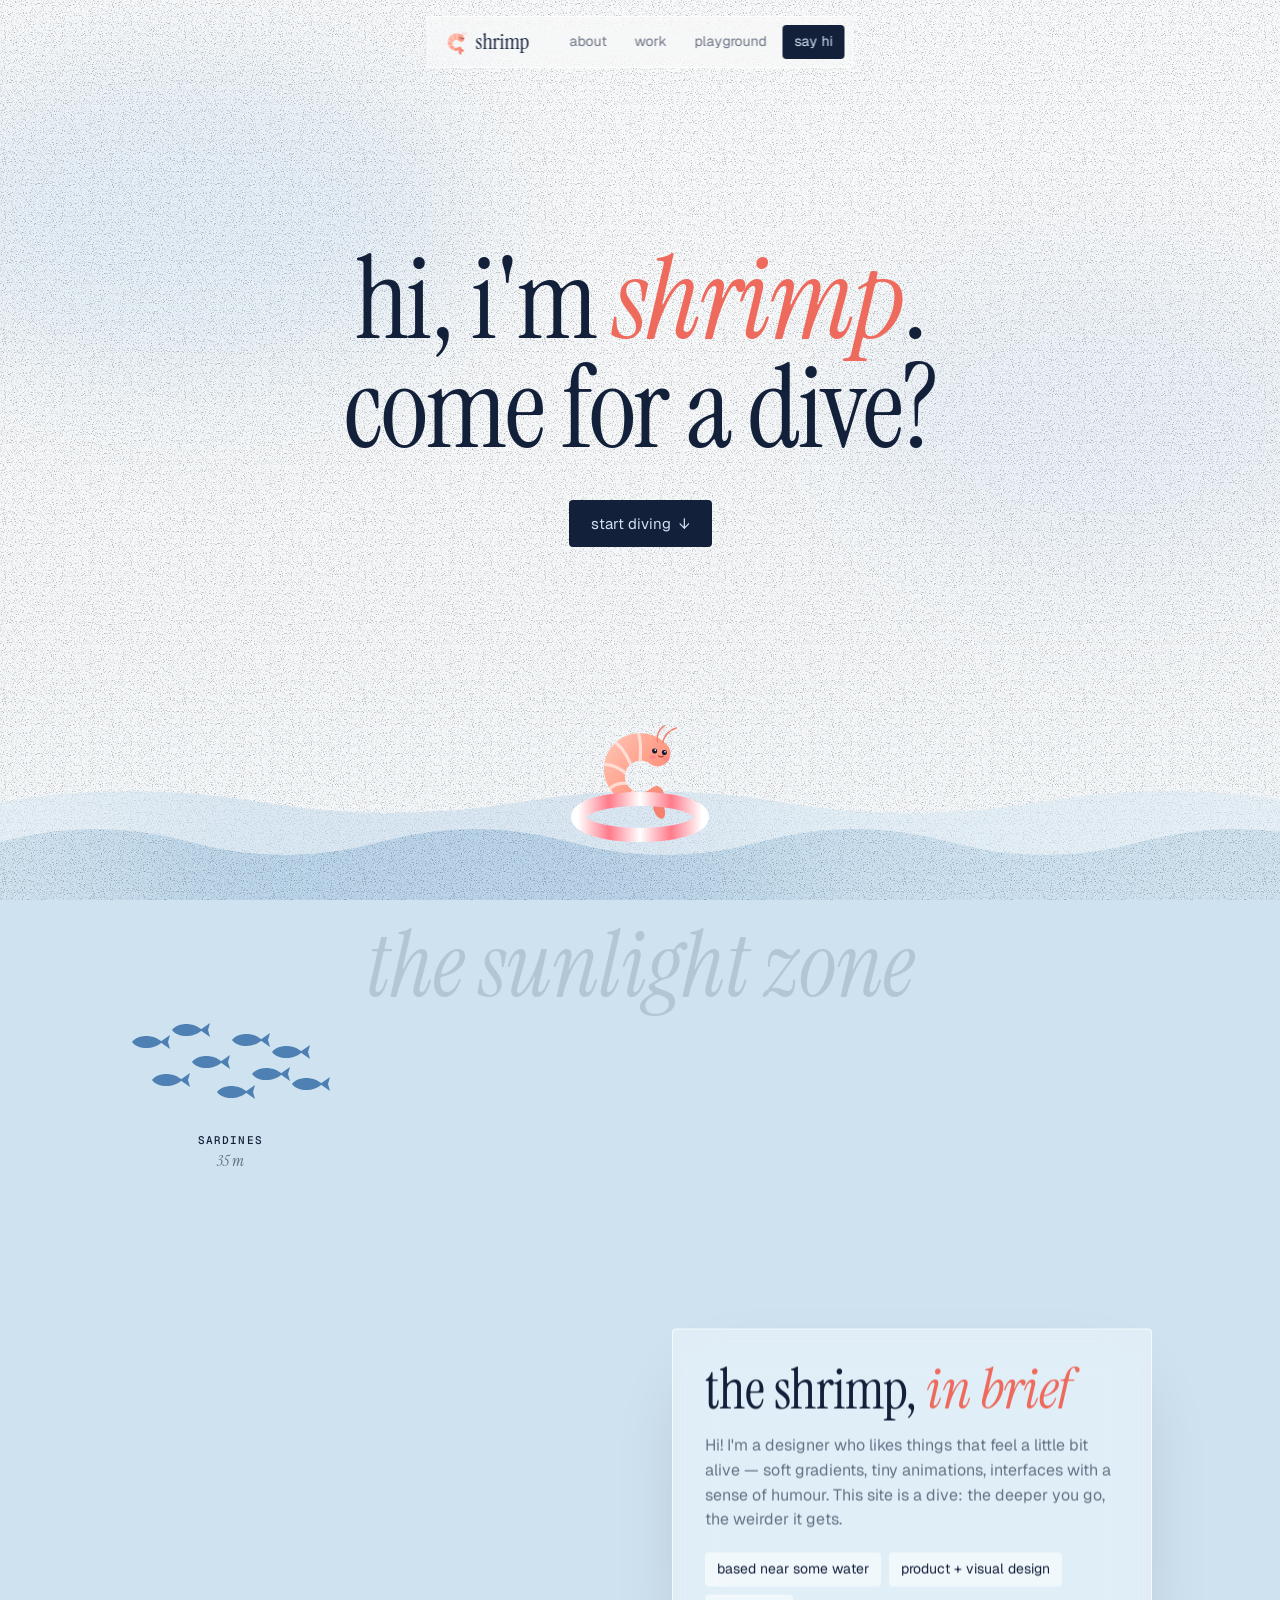
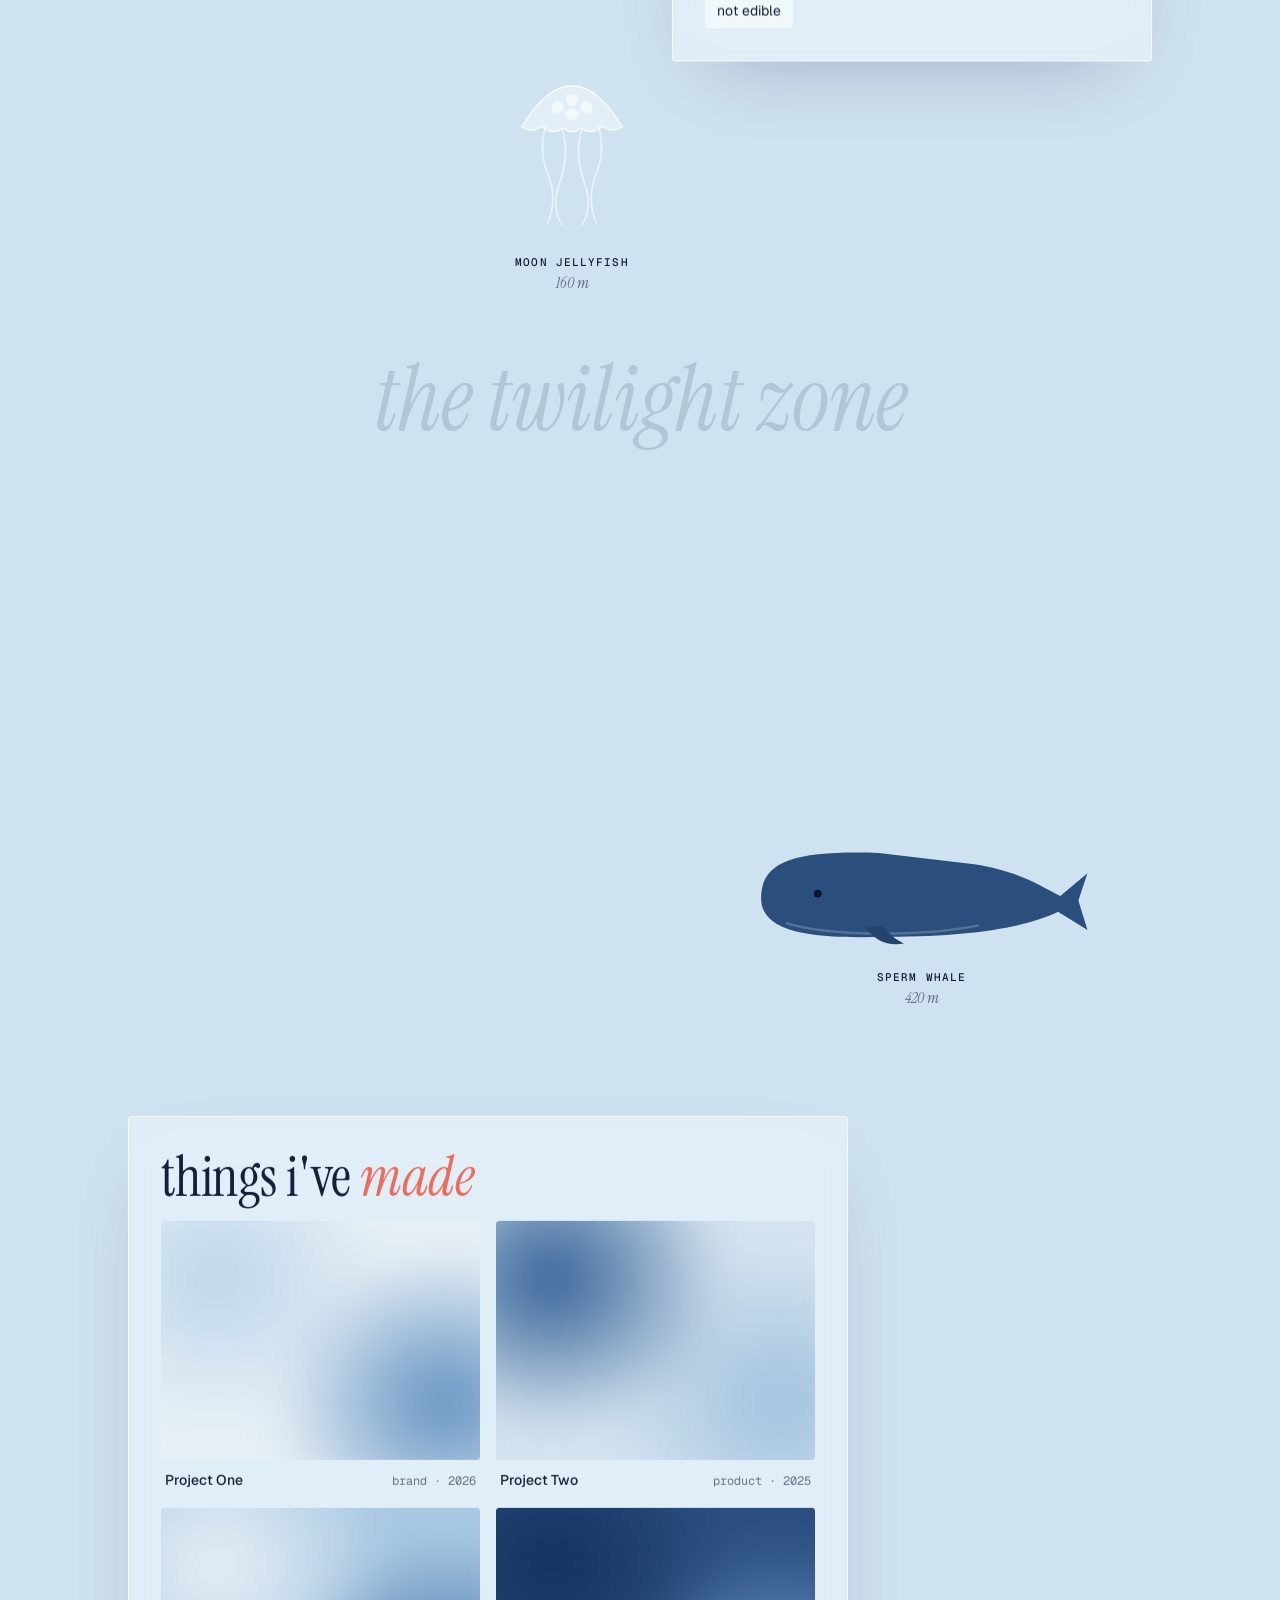
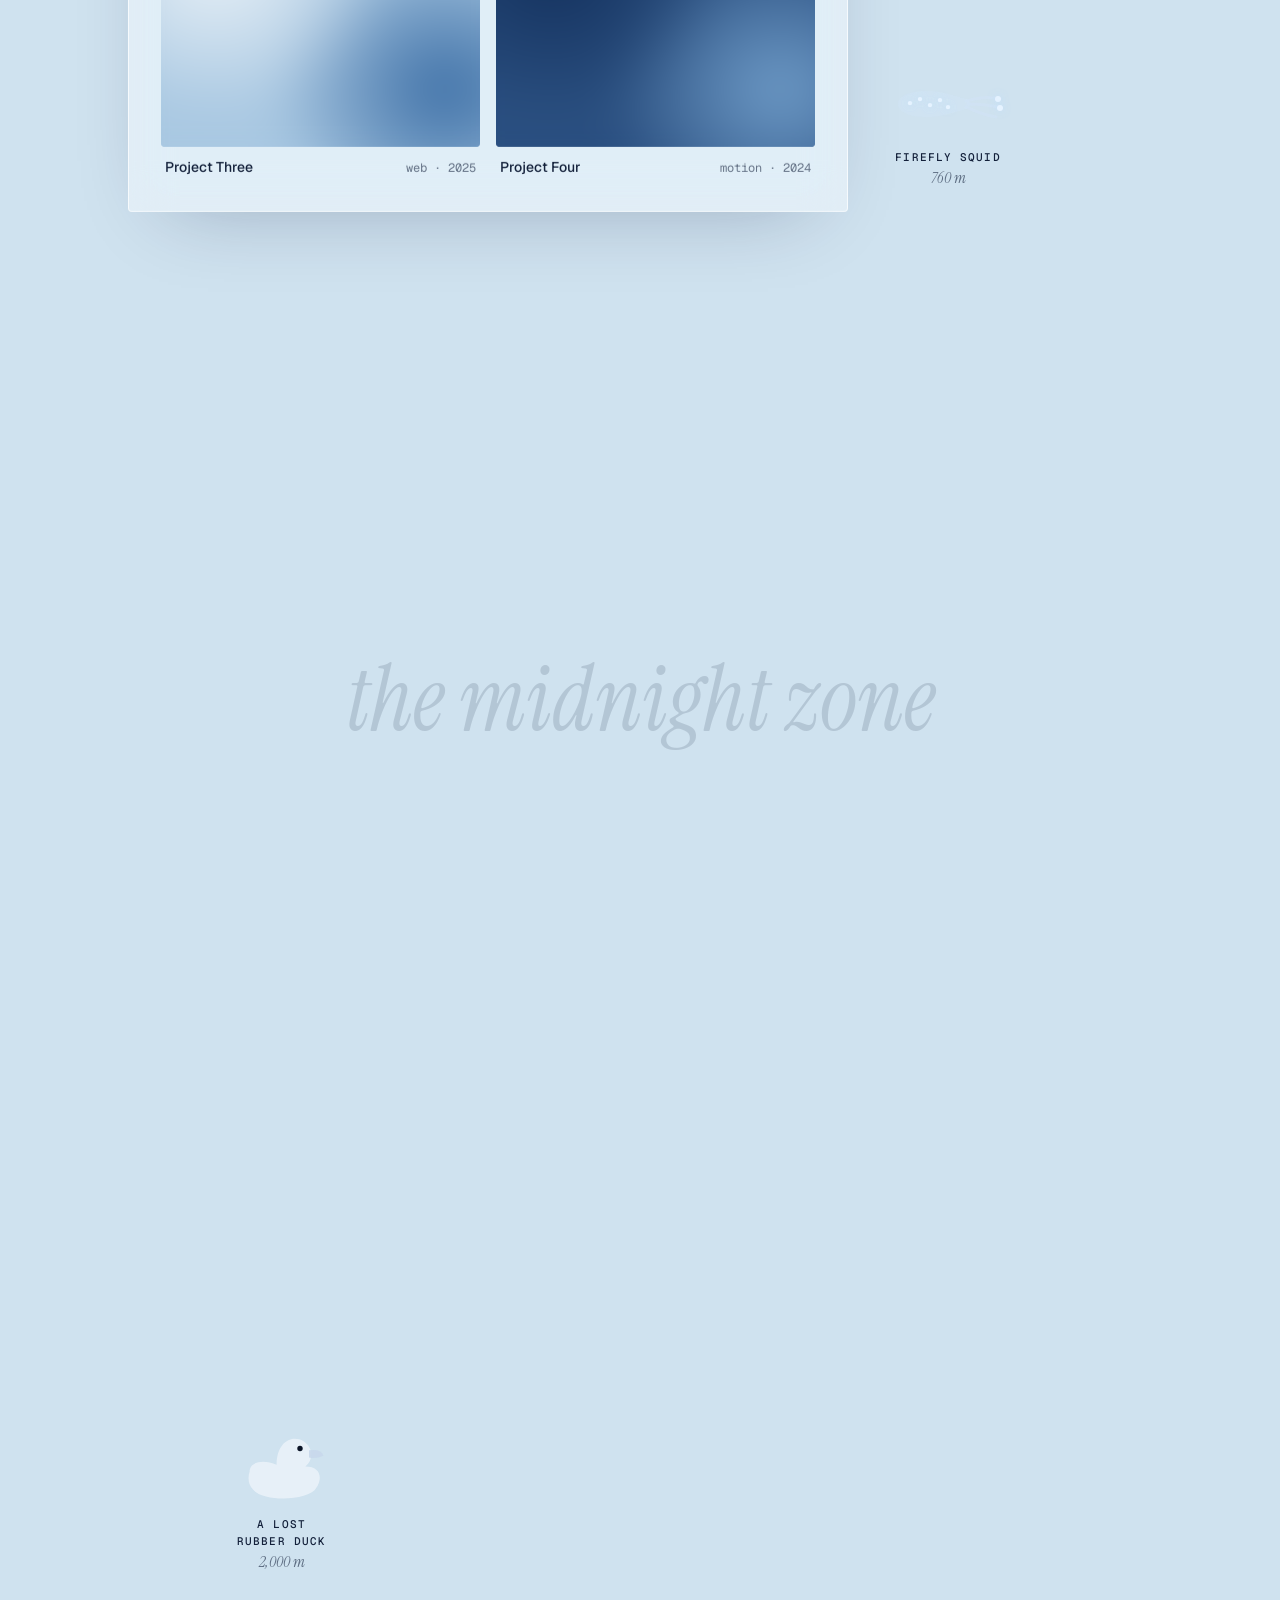
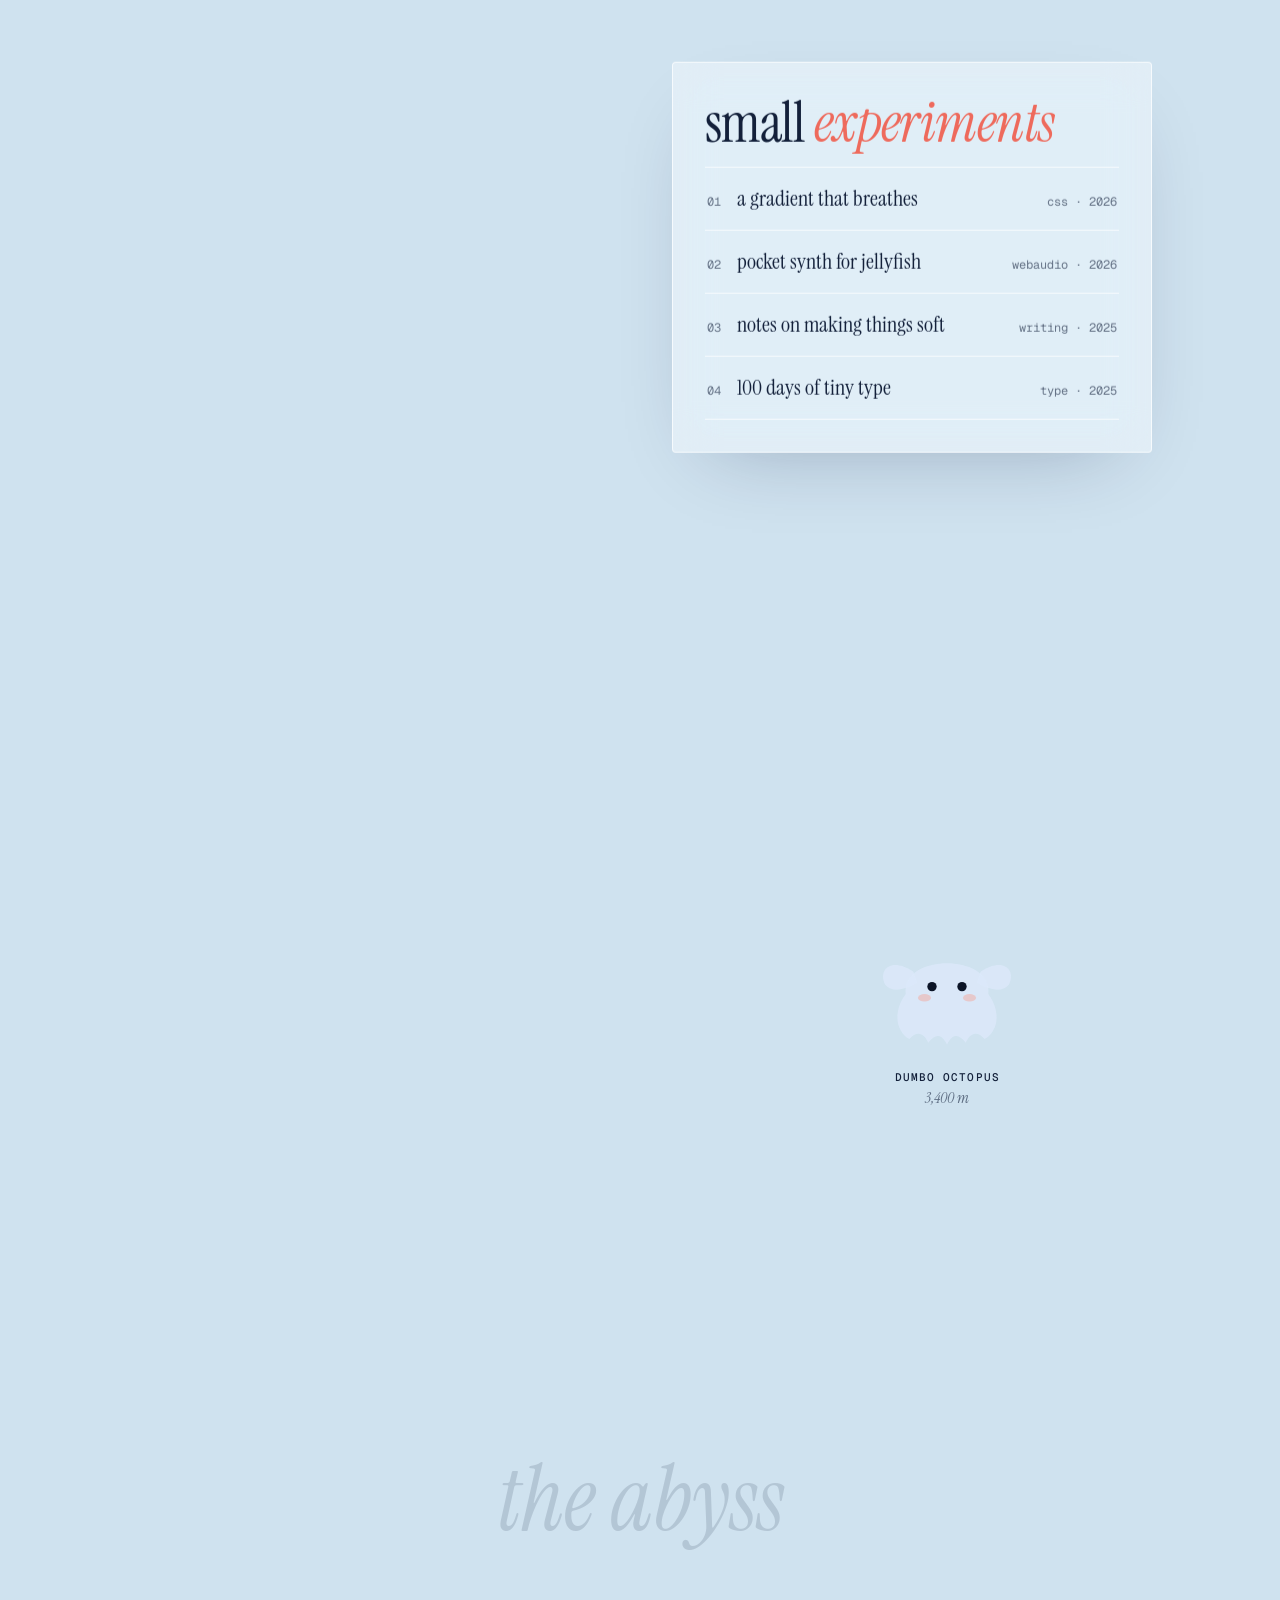
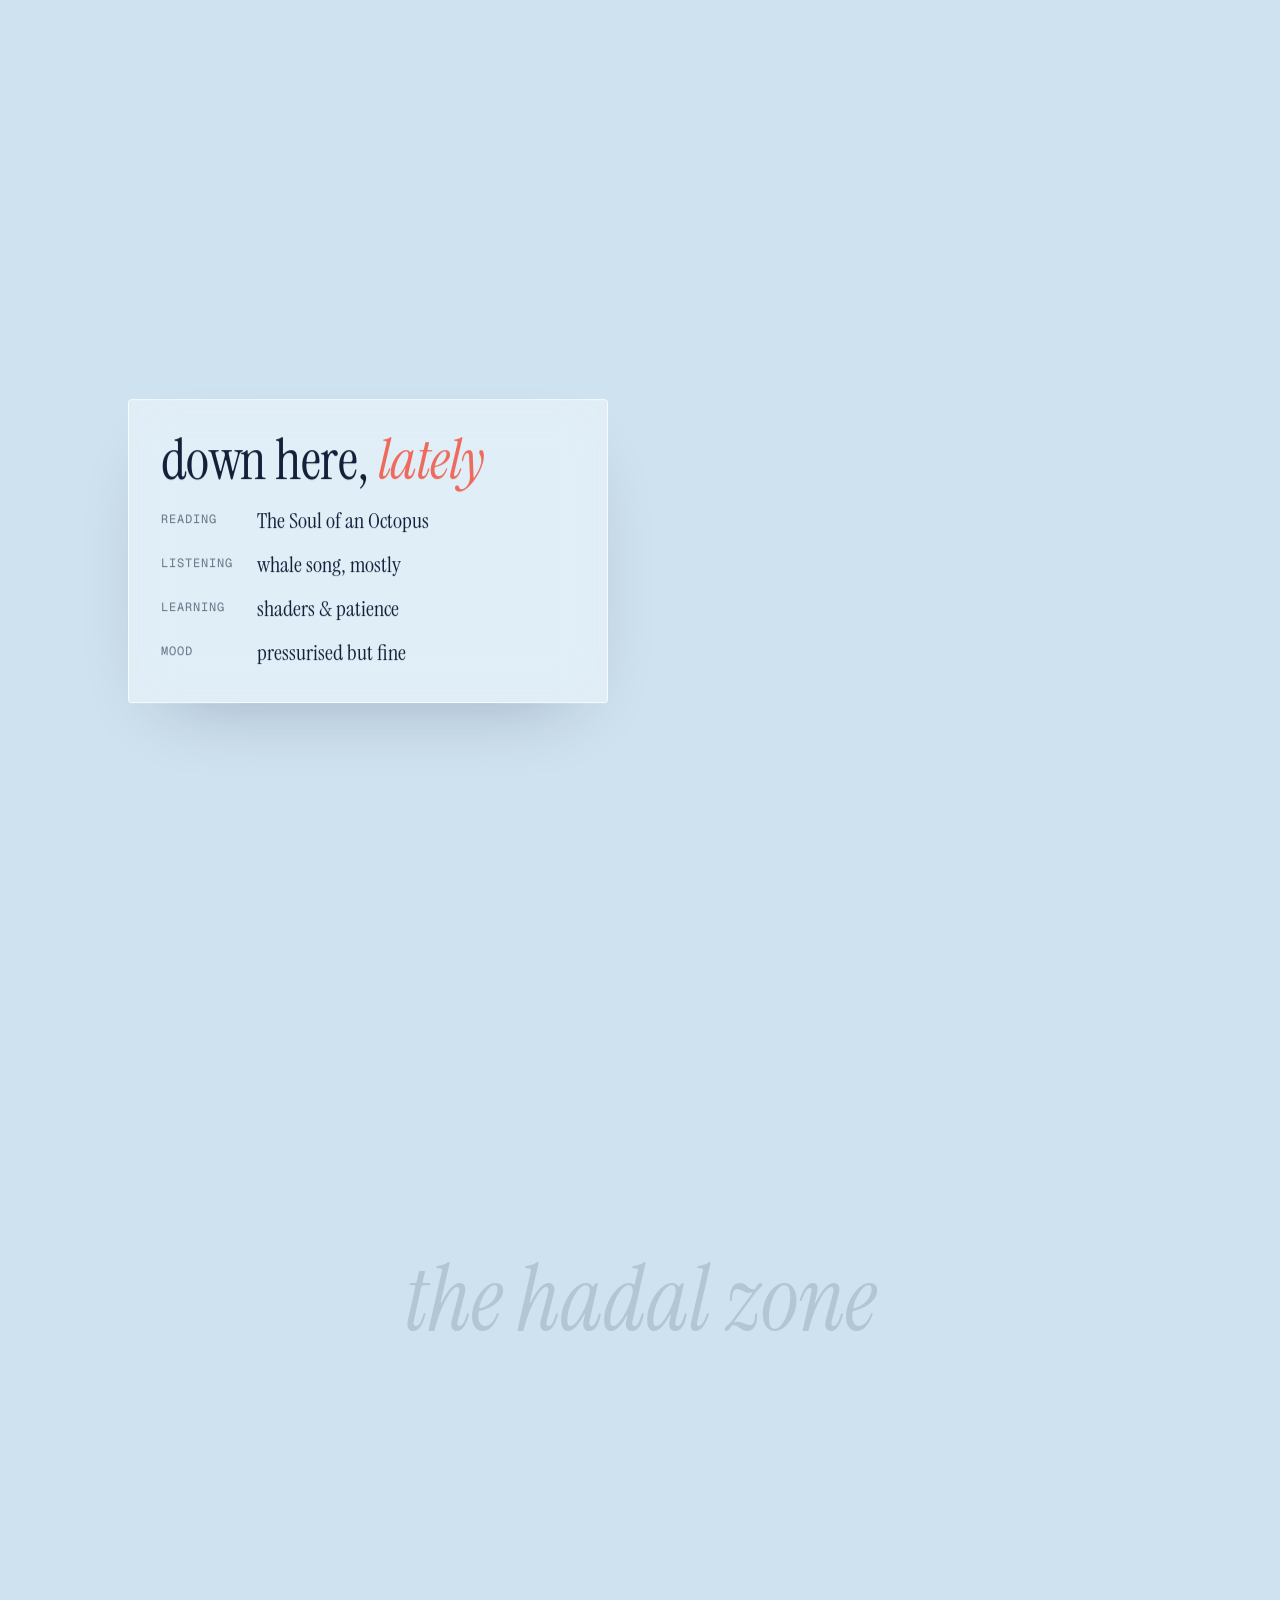
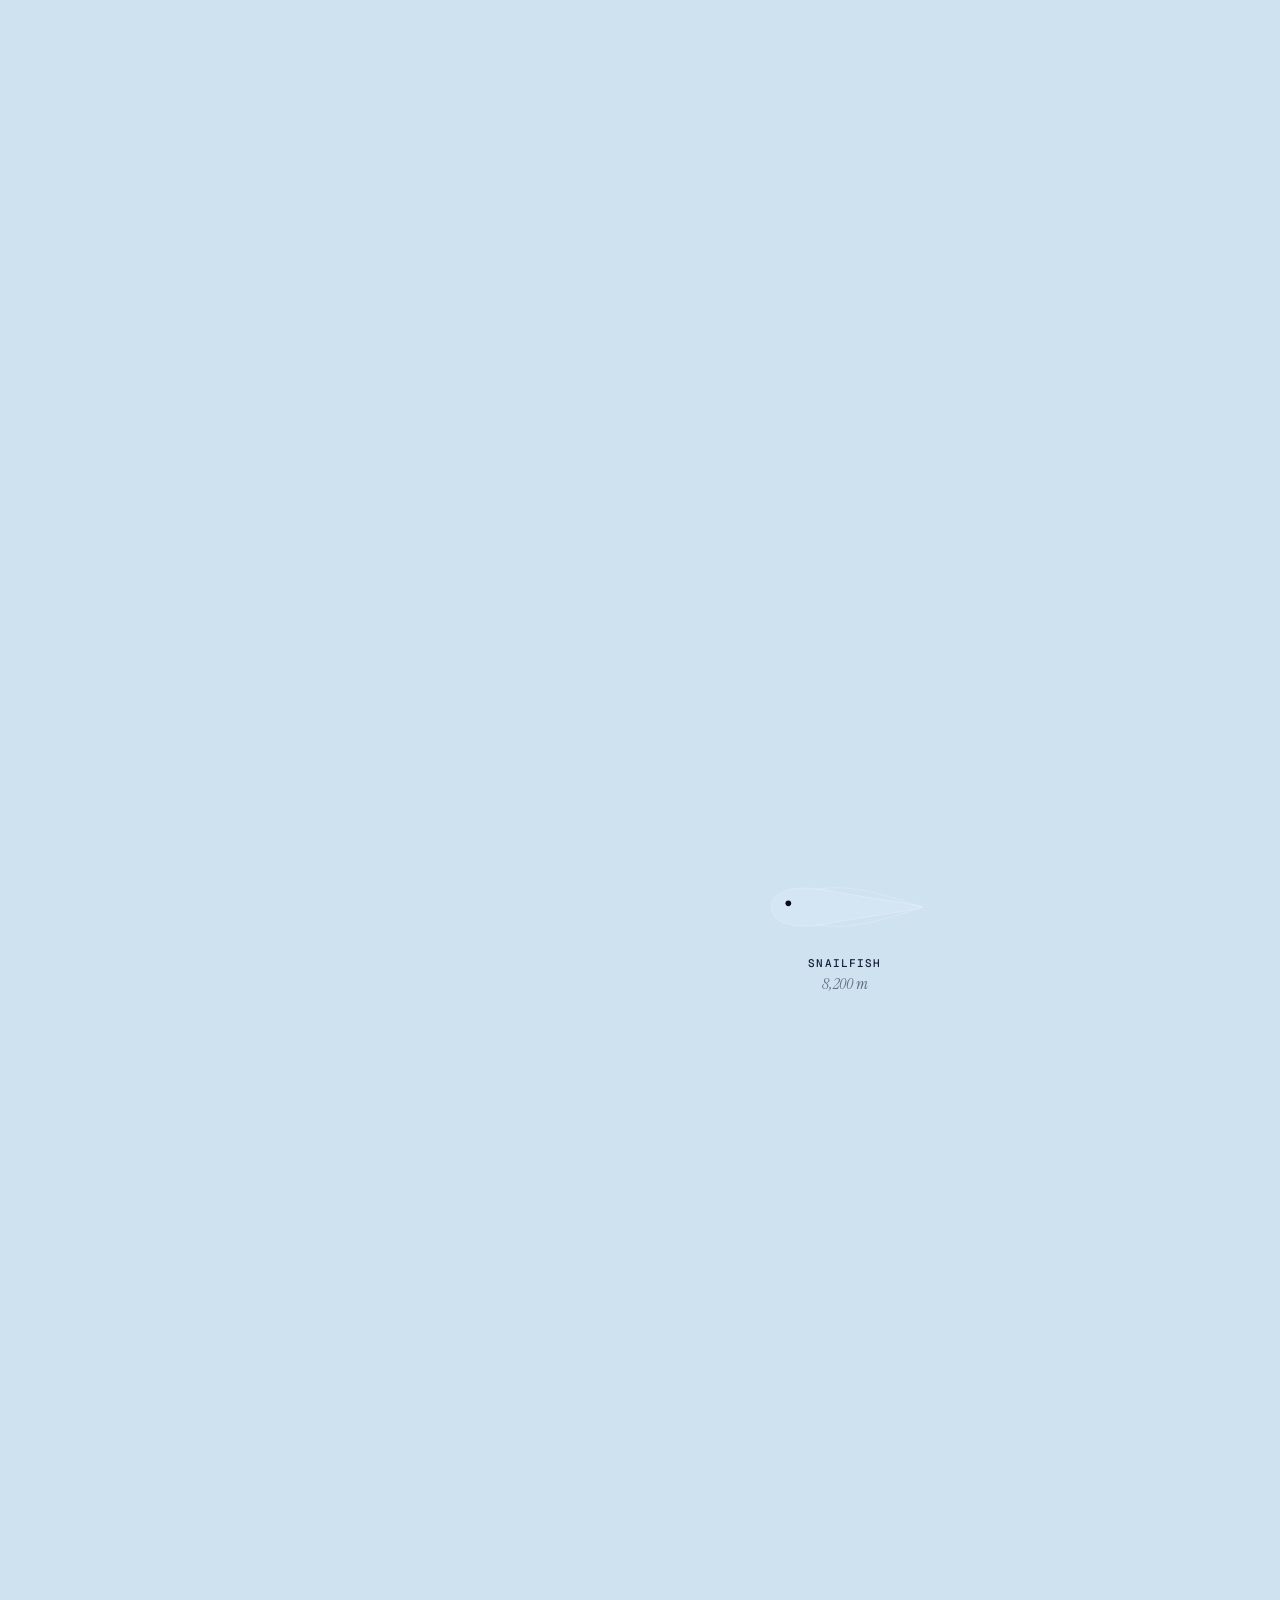
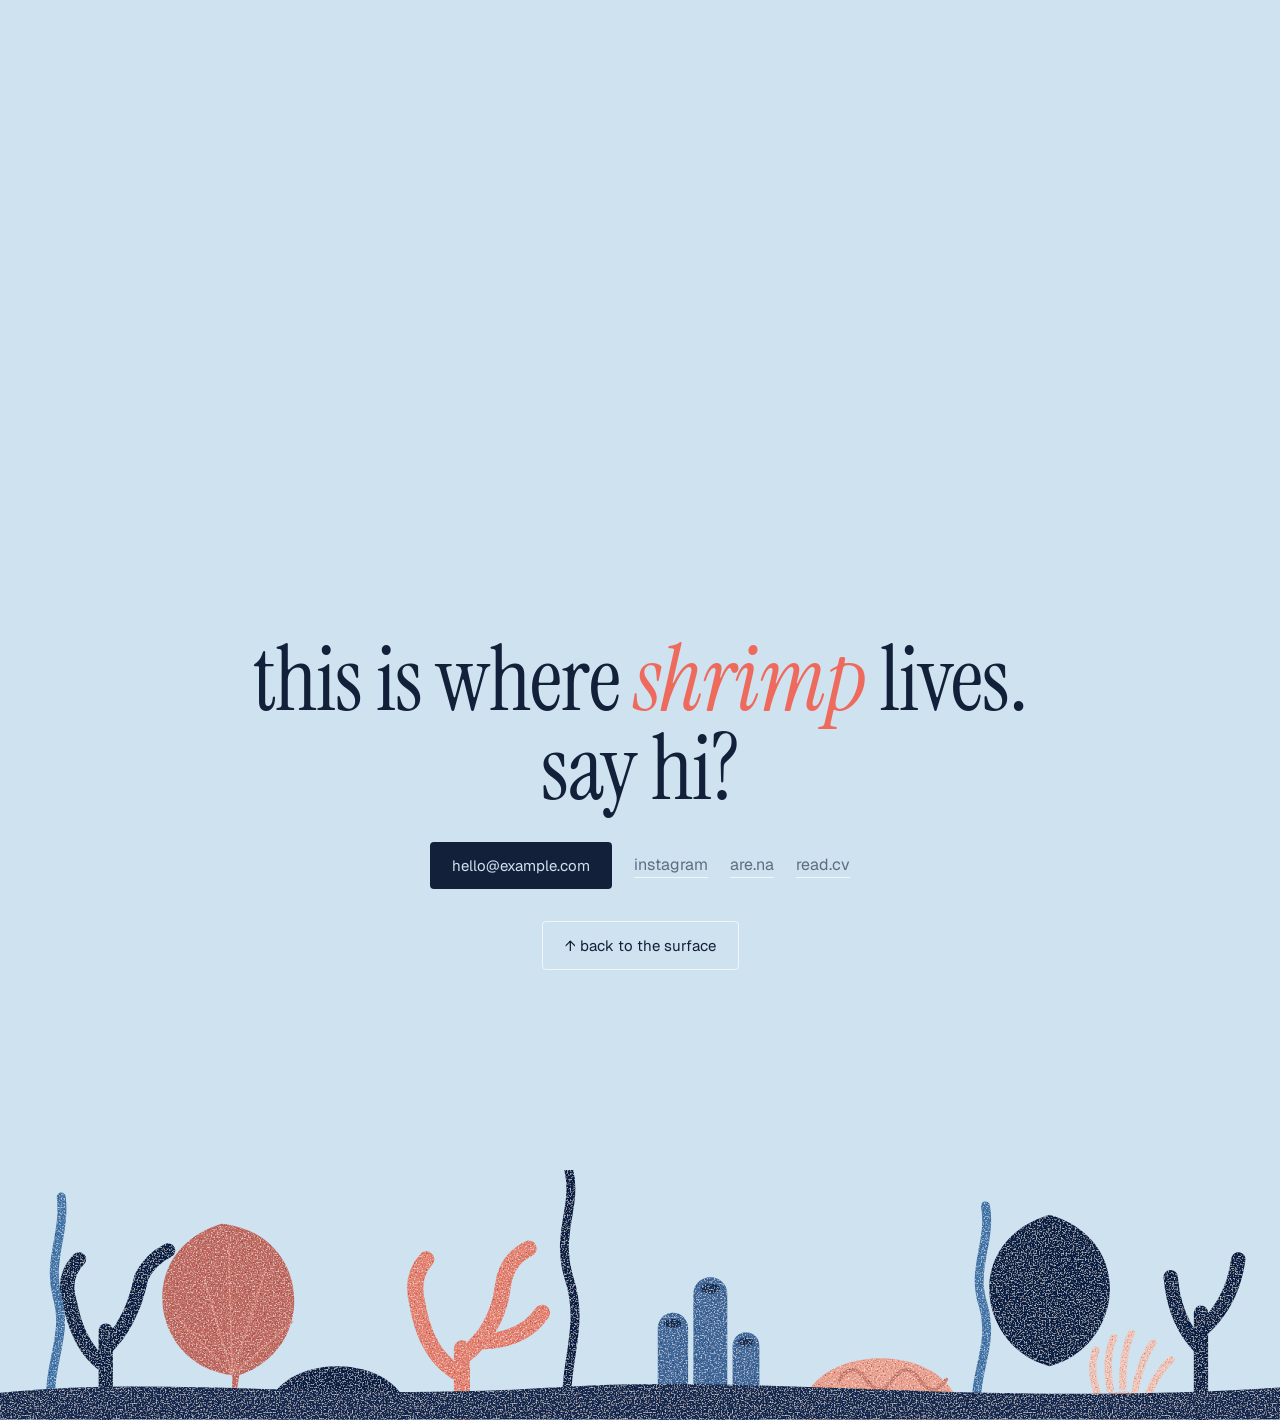
==== index.html @ 7f32e78b "Deep-sea personal site: first approved version Scroll-to-dive site from the surface to Challenger De" ====
<!doctype html>
<html lang="en">
<head>
  <meta charset="utf-8" />
  <meta name="viewport" content="width=device-width, initial-scale=1" />
  <title>shrimp — a deep dive</title>
  <link rel="preconnect" href="https://fonts.googleapis.com" />
  <link rel="preconnect" href="https://fonts.gstatic.com" crossorigin />
  <link href="https://fonts.googleapis.com/css2?family=Instrument+Serif:ital@0;1&family=Geist:wght@400;500&family=Geist+Mono:wght@400;500&display=swap" rel="stylesheet" />
  <link rel="stylesheet" href="style.css" />
</head>
<body>

  <!-- ===== fixed atmosphere layers ===== -->
  <div class="water" aria-hidden="true">
    <div class="blob b1"></div>
    <div class="blob b2"></div>
    <div class="blob b3"></div>
    <div class="blob b4"></div>
  </div>
  <div class="grain" aria-hidden="true"></div>

  <!-- ===== nav ===== -->
  <header class="nav">
    <a class="nav-logo" href="#" data-dive="0" aria-label="back to surface">
      <svg viewBox="0 0 100 100" class="mini-shrimp"><use href="#shrimp" /></svg>
      shrimp
    </a>
    <nav>
      <a href="#about" data-dive="about">about</a>
      <a href="#work" data-dive="work">work</a>
      <a href="#playground" data-dive="playground">playground</a>
      <a href="#hi" data-dive="hi" class="nav-cta">say hi</a>
    </nav>
  </header>

  <!-- ===== depth meter (neal.fun style) ===== -->
  <aside class="meter" aria-live="off">
    <div class="meter-value"><span id="depth">0</span><small>m</small></div>
    <div class="meter-zone" id="zone">the surface</div>
    <div class="meter-track"><i id="meter-dot"></i></div>
  </aside>

  <!-- ===== shrimp buddy that dives with you ===== -->
  <button class="buddy" id="buddy" aria-label="shrimp buddy">
    <span class="buddy-bubble" id="buddy-bubble">wait for me!</span>
    <svg viewBox="0 0 100 100"><use href="#shrimp" /></svg>
  </button>

  <!-- ===== hero / above water ===== -->
  <section class="sky">
    <div class="cloud c1"></div>
    <div class="cloud c2"></div>

    <div class="hero">
      <h1>hi, i'm <em>shrimp</em>.<br />come for a dive?</h1>
      <button class="pill" data-dive="about">start diving <span>↓</span></button>
    </div>

    <div class="floatie" aria-hidden="true">
      <svg viewBox="0 0 100 100" class="floatie-shrimp"><use href="#shrimp" /></svg>
      <svg viewBox="0 0 140 50" class="floatie-ring">
        <ellipse cx="70" cy="25" rx="62" ry="18" fill="none" stroke="url(#ring)" stroke-width="14" />
      </svg>
    </div>

    <!-- the waterline: the sky ends in a wave shape (CSS mask) so the real water shows through below -->
    <div class="surface" aria-hidden="true">
      <div class="swell"></div>
      <div class="skyline"></div>
    </div>
  </section>

  <!-- ===== the ocean (everything placed by data-depth, in metres) ===== -->
  <main class="ocean" id="ocean">

    <!-- zone labels -->
    <div class="zone-label" data-depth="12">the sunlight zone</div>
    <div class="zone-label" data-depth="200">the twilight zone</div>
    <div class="zone-label" data-depth="1000">the midnight zone</div>
    <div class="zone-label" data-depth="4000">the abyss</div>
    <div class="zone-label" data-depth="6000">the hadal zone</div>

    <!-- ---------- stations (content) ---------- -->
    <section class="station" id="about" data-depth="90" data-side="right">
      <div class="card">
        <h2>the shrimp, <em>in brief</em></h2>
        <p>Hi! I'm a designer who likes things that feel a little bit alive — soft gradients, tiny animations, interfaces with a sense of humour. This site is a dive: the deeper you go, the weirder it gets.</p>
        <ul class="chips">
          <li>based near some water</li>
          <li>product + visual design</li>
          <li>not edible</li>
        </ul>
      </div>
    </section>

    <section class="station" id="work" data-depth="560" data-side="left">
      <div class="card wide">
        <h2>things i've <em>made</em></h2>
        <div class="projects">
          <a class="project" href="#" style="--a:#bcd6ea;--b:#5f8fc0;--c:#e8f0f6">
            <div class="thumb"></div>
            <div class="meta"><b>Project One</b><span>brand · 2026</span></div>
          </a>
          <a class="project" href="#" style="--a:#2f5d94;--b:#9fc1de;--c:#d4e3ef">
            <div class="thumb"></div>
            <div class="meta"><b>Project Two</b><span>product · 2025</span></div>
          </a>
          <a class="project" href="#" style="--a:#e9f1f7;--b:#3d6fa6;--c:#a9c8e2">
            <div class="thumb"></div>
            <div class="meta"><b>Project Three</b><span>web · 2025</span></div>
          </a>
          <a class="project" href="#" style="--a:#13305c;--b:#6f9cc8;--c:#2a4f80">
            <div class="thumb"></div>
            <div class="meta"><b>Project Four</b><span>motion · 2024</span></div>
          </a>
        </div>
      </div>
    </section>

    <section class="station" id="playground" data-depth="2300" data-side="right">
      <div class="card">
        <h2>small <em>experiments</em></h2>
        <ol class="list">
          <li><a href="#"><span>a gradient that breathes</span><i>css · 2026</i></a></li>
          <li><a href="#"><span>pocket synth for jellyfish</span><i>webaudio · 2026</i></a></li>
          <li><a href="#"><span>notes on making things soft</span><i>writing · 2025</i></a></li>
          <li><a href="#"><span>100 days of tiny type</span><i>type · 2025</i></a></li>
        </ol>
      </div>
    </section>

    <section class="station" id="now" data-depth="4800" data-side="left">
      <div class="card">
        <h2>down here, <em>lately</em></h2>
        <dl class="now">
          <dt>reading</dt><dd>The Soul of an Octopus</dd>
          <dt>listening</dt><dd>whale song, mostly</dd>
          <dt>learning</dt><dd>shaders &amp; patience</dd>
          <dt>mood</dt><dd>pressurised but fine</dd>
        </dl>
      </div>
    </section>

    <!-- ---------- creatures (real-ish depths) ---------- -->
    <figure class="creature" data-depth="35" data-x="18" style="--w:220px" data-fact="they swim in sync without a leader. very group project.">
      <svg viewBox="0 0 220 110" class="school">
        <g class="fishes">
          <use href="#fish" x="10" y="20" /><use href="#fish" x="50" y="8" /><use href="#fish" x="70" y="40" />
          <use href="#fish" x="110" y="18" /><use href="#fish" x="130" y="52" /><use href="#fish" x="30" y="58" />
          <use href="#fish" x="150" y="30" /><use href="#fish" x="95" y="70" /><use href="#fish" x="170" y="62" />
        </g>
      </svg>
      <figcaption><b>sardines</b><span>35 m</span></figcaption>
    </figure>

    <figure class="creature" data-depth="160" data-x="66" style="--w:120px" data-fact="no brain, no heart, 500 million years of vibes.">
      <svg viewBox="0 0 100 150" class="jelly">
        <g class="tentacles">
          <path d="M28 52 q-6 20 2 40 t0 40" /><path d="M42 54 q6 22 -2 44 t2 36" />
          <path d="M58 54 q-6 22 2 44 t-2 36" /><path d="M72 52 q6 20 -2 40 t0 40" />
        </g>
        <path class="bell" d="M8 52 Q50 -16 92 52 Q84 58 75 52 Q66 60 57 53 Q50 60 43 53 Q34 60 25 52 Q16 58 8 52Z" />
        <g class="gonads"><circle cx="38" cy="36" r="5"/><circle cx="50" cy="30" r="5"/><circle cx="62" cy="36" r="5"/><circle cx="50" cy="42" r="5"/></g>
      </svg>
      <figcaption><b>moon jellyfish</b><span>160 m</span></figcaption>
    </figure>

    <figure class="creature" data-depth="420" data-x="72" style="--w:340px" data-fact="its head is a third of its body. relatable after a long day.">
      <svg viewBox="0 0 300 110" class="whale">
        <path d="M8 56 C8 22 40 14 112 16 L196 26 C236 32 256 46 272 54 L296 34 L288 58 L296 84 L270 68 C246 80 200 90 120 90 C58 92 8 88 8 56Z" />
        <path class="belly" d="M30 78 C70 90 150 90 200 80" />
        <circle cx="58" cy="52" r="3.4" class="eye" />
        <path class="flipper" d="M100 82 q14 18 34 14 q-12 -6 -18 -16z" />
      </svg>
      <figcaption><b>sperm whale</b><span>420 m</span></figcaption>
    </figure>

    <figure class="creature" data-depth="760" data-x="26" style="--w:120px" data-fact="they light up blue to hide their own shadow. galaxy brain.">
      <svg viewBox="0 0 120 70" class="squid glow">
        <path class="body" d="M10 35 C10 22 40 18 64 26 L78 30 C84 32 84 38 78 40 L64 44 C40 52 10 48 10 35Z" />
        <path class="arms" d="M78 32 q20 -6 34 -2 M80 35 q18 0 34 4 M78 38 q18 8 30 10" />
        <g class="lights"><circle cx="22" cy="34" r="2.2"/><circle cx="32" cy="30" r="2.2"/><circle cx="42" cy="36" r="2.2"/><circle cx="52" cy="31" r="2.2"/><circle cx="60" cy="38" r="2.2"/><circle cx="110" cy="30" r="3"/><circle cx="112" cy="39" r="3"/></g>
      </svg>
      <figcaption><b>firefly squid</b><span>760 m</span></figcaption>
    </figure>

    <figure class="creature" data-depth="1500" data-x="70" style="--w:200px" data-fact="she brings her own lamp. iconic.">
      <svg viewBox="0 0 200 150" class="angler">
        <path class="lure-line" d="M120 52 C120 10 160 0 176 22" />
        <circle class="lure" cx="178" cy="28" r="9" />
        <path class="body" d="M20 90 C20 50 70 34 118 48 C150 58 168 78 168 96 C150 102 140 98 130 104 C140 112 150 116 160 120 C130 140 70 138 40 122 L8 138 L14 104 L4 76 Z" />
        <path class="teeth" d="M130 104 l4 -8 l4 8 l4 -7 l4 7 l4 -8 l4 8 M136 112 l3 6 l3 -6 l3 6 l3 -6 l3 6" />
        <circle cx="128" cy="70" r="7" class="eye-w" /><circle cx="130" cy="70" r="3.5" class="eye" />
      </svg>
      <figcaption><b>anglerfish</b><span>1,500 m</span></figcaption>
    </figure>

    <figure class="creature" data-depth="2000" data-x="22" style="--w:90px" data-fact="thousands of rubber ducks fell off a ship in 1992. some are still out here, slightly bleached.">
      <svg viewBox="0 0 100 90" class="duck">
        <path class="body" d="M14 52 C14 40 30 38 44 44 C44 20 60 10 74 18 C86 26 84 40 76 46 C92 46 96 58 88 70 C80 84 30 86 18 72 C12 66 12 58 14 52 Z" />
        <path class="beak" d="M80 28 q14 -2 16 6 q-8 4 -16 2z" />
        <circle cx="70" cy="26" r="3" class="eye" />
      </svg>
      <figcaption><b>a lost rubber duck</b><span>2,000 m</span></figcaption>
    </figure>

    <figure class="creature" data-depth="3400" data-x="74" style="--w:150px" data-fact="flaps its ears to swim. the cutest thing in the abyss, no contest.">
      <svg viewBox="0 0 160 140" class="dumbo">
        <path class="ear l" d="M44 46 C20 30 6 44 14 60 C22 70 38 64 48 58 Z" />
        <path class="ear r" d="M116 46 C140 30 154 44 146 60 C138 70 122 64 112 58 Z" />
        <path class="body" d="M36 70 C30 26 130 26 124 70 C140 92 132 112 120 118 C112 108 104 112 100 122 C92 112 86 112 80 124 C74 112 68 112 60 122 C56 112 48 108 40 118 C28 112 20 92 36 70 Z" />
        <circle cx="64" cy="62" r="5" class="eye" /><circle cx="96" cy="62" r="5" class="eye" />
        <ellipse cx="56" cy="74" rx="7" ry="4" class="blush" /><ellipse cx="104" cy="74" rx="7" ry="4" class="blush" />
      </svg>
      <figcaption><b>dumbo octopus</b><span>3,400 m</span></figcaption>
    </figure>

    <figure class="creature" data-depth="5600" data-x="30" style="--w:170px" data-fact="a sea cucumber that looks like a gummy pig. eats mud, thrives anyway.">
      <svg viewBox="0 0 180 100" class="seapig">
        <path class="body" d="M14 64 C14 40 50 32 96 34 C140 36 166 44 166 62 C166 76 140 80 96 80 C50 80 14 80 14 64 Z" />
        <path class="papillae" d="M120 38 q4 -22 -6 -30 M134 40 q10 -18 4 -30 M146 44 q14 -10 14 -22" />
        <g class="legs"><path d="M40 78 v12"/><path d="M60 80 v12"/><path d="M80 80 v12"/><path d="M100 80 v12"/><path d="M120 79 v12"/><path d="M140 76 v12"/></g>
        <circle cx="152" cy="56" r="2.6" class="eye" />
      </svg>
      <figcaption><b>sea pig</b><span>5,600 m</span></figcaption>
    </figure>

    <figure class="creature" data-depth="8200" data-x="66" style="--w:170px" data-fact="the deepest fish ever filmed. squishy on purpose — bones would crack.">
      <svg viewBox="0 0 180 80" class="snail">
        <path class="body" d="M12 40 C12 22 40 16 70 22 C110 30 150 34 172 40 C150 46 110 50 70 58 C40 64 12 58 12 40 Z" />
        <path class="fin" d="M60 22 C90 14 130 26 172 40 M60 58 C90 66 130 54 172 40" />
        <circle cx="30" cy="36" r="3" class="eye" />
      </svg>
      <figcaption><b>snailfish</b><span>8,200 m</span></figcaption>
    </figure>

    <!-- ---------- the bottom ---------- -->
    <footer class="seabed" id="hi">
      <div class="seabed-inner">
        <h2>this is where <em>shrimp</em> lives.<br />say hi?</h2>
        <div class="contact">
          <a class="pill" href="mailto:hello@example.com">hello@example.com</a>
          <a href="#">instagram</a><a href="#">are.na</a><a href="#">read.cv</a>
        </div>
        <button class="pill ghost" data-dive="0">↑ back to the surface</button>
      </div>

      <!-- the reef. it carries its own grain (filter #reefGrain) because it sits above the page grain layer -->
      <svg class="reef" viewBox="0 0 1440 460" preserveAspectRatio="xMidYMax slice" aria-hidden="true">
        <defs>
          <filter id="reefGrain" x="0" y="0" width="100%" height="100%">
            <feTurbulence type="fractalNoise" baseFrequency=".6" numOctaves="2" seed="3" result="n" />
            <feColorMatrix in="n" values="0 0 0 0 0  0 0 0 0 0  0 0 0 0 0  1.7 0 0 0 -.86" result="dark" />
            <feColorMatrix in="n" values="0 0 0 0 1  0 0 0 0 1  0 0 0 0 1  0 1.7 0 0 -.86" result="light" />
            <feComposite in="dark" in2="SourceAlpha" operator="in" result="d" />
            <feComposite in="light" in2="SourceAlpha" operator="in" result="l" />
            <feMerge><feMergeNode in="SourceGraphic" /><feMergeNode in="d" /><feMergeNode in="l" /></feMerge>
          </filter>
        </defs>
        <g filter="url(#reefGrain)">
          <!-- back: dark blue silhouettes -->
          <g class="reef-back">
            <path class="branch" d="M120 460 V360 M120 400 Q90 380 80 330 Q70 300 90 280 M120 380 Q150 350 160 300 Q170 280 190 270" />
            <path d="M300 460 C300 380 460 380 460 460 Z" />
            <path class="weed" d="M640 460 C630 400 660 360 640 300 C625 250 650 220 640 180" />
            <path d="M1180 460 V400 C1100 380 1080 260 1180 230 C1280 260 1260 380 1180 400 Z" />
            <path class="branch" d="M1350 460 V340 M1350 380 Q1320 350 1316 300 M1350 360 Q1385 330 1392 280" />
          </g>
          <!-- mid: the reef -->
          <g class="fan">
            <path d="M262 460 V410 C170 400 150 270 250 240 C350 250 360 380 270 410 Z" />
            <path class="vein" d="M262 410 L230 300 M262 410 L258 262 M262 410 L300 290 M262 410 L200 345 M262 410 L330 350" />
          </g>
          <path class="staghorn" d="M520 460 V380 M520 410 Q480 390 470 330 Q462 300 480 280 M520 390 Q560 360 566 310 Q570 280 595 268 M545 372 Q590 370 610 340" />
          <g class="tubes">
            <rect x="740" y="340" width="34" height="130" rx="17" /><rect x="780" y="300" width="38" height="170" rx="19" /><rect x="824" y="362" width="30" height="110" rx="15" />
            <ellipse class="hole" cx="757" cy="352" rx="10" ry="5" /><ellipse class="hole" cx="799" cy="313" rx="11" ry="5.5" /><ellipse class="hole" cx="839" cy="373" rx="9" ry="4.5" />
          </g>
          <g class="brain">
            <path d="M900 460 C900 368 1080 368 1080 460 Z" />
            <path class="fold" d="M922 445 q15 -26 30 0 t30 0 t30 0 t30 0 t30 0 M944 415 q15 -22 30 0 t30 0 t30 0 t30 0" />
          </g>
          <path class="kelp" d="M1100 460 C1090 410 1120 380 1105 330 C1092 290 1115 260 1108 220 M60 460 C50 400 80 370 65 320 C55 280 75 250 70 210" />
          <g class="anemone">
            <path d="M1225 460 C1225 418 1300 418 1300 460 Z" />
            <path class="tent" d="M1234 432 q-10 -30 -2 -50 M1248 426 q-6 -36 4 -58 M1262 423 q0 -40 10 -60 M1276 426 q8 -36 20 -52 M1290 433 q12 -28 26 -40" />
          </g>
          <!-- front: sand -->
          <path class="sand" d="M0 430 C200 410 380 440 620 424 C860 408 1100 446 1440 424 V460 H0 Z" />
        </g>
      </svg>
    </footer>
  </main>

  <!-- ===== reusable SVG symbols ===== -->
  <svg width="0" height="0" style="position:absolute" aria-hidden="true">
    <defs>
      <linearGradient id="shell" x1="0" y1="0" x2="1" y2="1">
        <stop offset="0" stop-color="#ffc9ba" />
        <stop offset=".5" stop-color="#ffa18c" />
        <stop offset="1" stop-color="#f4806d" />
      </linearGradient>
      <clipPath id="shrimpClip"><path d="M76,28.1 A34 34 0 1 0 68,78.8 A6.8 6.8 0 0 0 57.9,69.7 A15 15 0 1 1 61.5,47.4 A12.1 12.1 0 0 0 76,28.1 Z" /></clipPath>
      <linearGradient id="ring" x1="0" x2="1">
        <stop offset="0" stop-color="#fff" /><stop offset=".25" stop-color="#ff7a8a" />
        <stop offset=".5" stop-color="#fff" /><stop offset=".75" stop-color="#ff7a8a" />
        <stop offset="1" stop-color="#fff" />
      </linearGradient>
      <radialGradient id="lureGlow"><stop offset="0" stop-color="#fffbe0" /><stop offset=".5" stop-color="#bff7ff" /><stop offset="1" stop-color="#5ee6ff" stop-opacity="0" /></radialGradient>

      <!-- the shrimp: a curled, peeled shrimp (虾仁) -->
      <symbol id="shrimp" viewBox="0 0 100 100">
        <g fill="#f4806d">
          <ellipse cx="70" cy="82" rx="9" ry="5" transform="rotate(15 70 82)" />
          <ellipse cx="64" cy="90" rx="9" ry="5" transform="rotate(75 64 90)" />
        </g>
        <path d="M76,28.1 A34 34 0 1 0 68,78.8 A6.8 6.8 0 0 0 57.9,69.7 A15 15 0 1 1 61.5,47.4 A12.1 12.1 0 0 0 76,28.1 Z" fill="url(#shell)" />
        <path clip-path="url(#shrimpClip)" d="M50.4,45 Q54.6,23.9 51.3,13 M42.6,47.5 Q36.8,27.1 27.2,20.8 M38.3,54.5 Q25.1,40.9 13.8,42.3 M39.4,62.6 Q25.1,59.1 17.3,67.4 M45.1,68 Q36,72.5 35,83.8" fill="none" stroke="#ffe6de" stroke-width="3" stroke-linecap="round" opacity=".85" />
        <g fill="none" stroke="#f4806d" stroke-width="1.5" stroke-linecap="round">
          <path d="M74 27 q4 -10 14 -12" /><path d="M69 26 q0 -10 8 -14" />
        </g>
        <circle cx="65.5" cy="34.5" r="2.4" fill="#1a1530" /><circle cx="66.2" cy="33.8" r=".8" fill="#fff" />
        <circle cx="74.5" cy="37" r="2.4" fill="#1a1530" /><circle cx="75.2" cy="36.3" r=".8" fill="#fff" />
        <ellipse cx="63" cy="40" rx="3.2" ry="1.9" fill="#ff6f86" opacity=".4" />
        <ellipse cx="75.5" cy="43" rx="3.2" ry="1.9" fill="#ff6f86" opacity=".4" />
        <path d="M68.6 39.6 q2.2 1.9 4.4 .6" fill="none" stroke="#b8433b" stroke-width="1.2" stroke-linecap="round" />
      </symbol>

      <symbol id="fish" viewBox="0 0 40 20" width="40" height="20">
        <path d="M2 10 C8 2 24 2 32 10 C24 18 8 18 2 10 Z M30 10 L40 3 L38 10 L40 17 Z" />
      </symbol>
    </defs>
  </svg>

  <script src="main.js"></script>
</body>
</html>
---- style.css ----
/* =========================================================
   shrimp — deep sea personal site
   palette + type tokens
   ========================================================= */
:root {
  --serif: "Instrument Serif", "Times New Roman", serif;
  --sans: "Geist", ui-sans-serif, system-ui, sans-serif;
  --mono: "Geist Mono", ui-monospace, monospace;

  /* the only warm colour on the page */
  --shrimp: #ff8c78;
  --shrimp-deep: #ee6a5c;

  /* light (sunlit) ink */
  --ink: #13203a;
  --ink-soft: rgba(19, 32, 58, .6);
  --card-bg: rgba(255, 255, 255, .4);
  --card-line: rgba(255, 255, 255, .7);
  --chip-bg: rgba(255, 255, 255, .55);

  /* hero sky: colour where it meets the sea, and the height of the wave strip */
  --sky-low: #f3f6f8;
  --surface-h: 150px;

  /* corner radius for every UI piece (nav, buttons, cards, chips…) — 0 = square */
  --radius: 4px;

  /* grain strength — raise for more film, lower for less */
  --grain: .26;

  /* updated every frame by main.js */
  --bg: #dbe9f2;
  --blob1: #cfe2ef;
  --blob2: #e8f1f7;
  --blob3: #bcd6ea;
  --blob4: #d6e6f2;
}

body.deep {
  --ink: #e6eef9;
  --ink-soft: rgba(230, 238, 249, .58);
  --card-bg: rgba(10, 22, 48, .35);
  --card-line: rgba(170, 200, 240, .16);
  --chip-bg: rgba(255, 255, 255, .07);
}

* { box-sizing: border-box; }
html { -webkit-text-size-adjust: 100%; }
body {
  margin: 0;
  background: var(--bg);
  color: var(--ink);
  font-family: var(--sans);
  font-size: 16px;
  line-height: 1.55;
  overflow-x: hidden;
  transition: color .6s ease;
}
a { color: inherit; }
button { font: inherit; color: inherit; }
em { font-style: italic; }

/* =========================================================
   atmosphere: slow blurred blobs + film grain
   ========================================================= */
.water {
  position: fixed; inset: 0;
  background: var(--bg);
  overflow: hidden;
  z-index: -3;
}
.blob {
  position: absolute;
  width: 60vmax; height: 60vmax;
  border-radius: 50%;
  filter: blur(80px);
  opacity: .8;
  will-change: transform;
}
.b1 { background: var(--blob1); left: -18vmax; top: -10vmax; animation: drift1 70s ease-in-out infinite alternate; }
.b2 { background: var(--blob2); right: -20vmax; top: 10vh; width: 50vmax; height: 50vmax; animation: drift2 80s ease-in-out infinite alternate; }
.b3 { background: var(--blob3); left: 10vw; bottom: -30vmax; animation: drift3 90s ease-in-out infinite alternate; }
.b4 { background: var(--blob4); right: 5vw; bottom: -10vmax; width: 40vmax; height: 40vmax; animation: drift1 75s ease-in-out infinite alternate-reverse; }

@keyframes drift1 { to { transform: translate(8vw, 6vh) scale(1.08); } }
@keyframes drift2 { to { transform: translate(-8vw, 8vh) scale(.95); } }
@keyframes drift3 { to { transform: translate(6vw, -6vh) scale(1.1); } }

/* film grain — static, only on the background: it sits under all content
   (cards blur it away through their backdrop-filter).
   two noise layers: dark specks + light specks, so it reads on white and on black. */
.grain, .sky::after {
  pointer-events: none;
  opacity: var(--grain);
  background-size: 180px 180px;
  background-image: var(--grain-img);
}
.grain { position: fixed; inset: 0; z-index: -2; }
:root {
  --grain-img: url("data:image/svg+xml,%3Csvg xmlns='http://www.w3.org/2000/svg' width='180' height='180'%3E%3Cfilter id='a'%3E%3CfeTurbulence type='fractalNoise' baseFrequency='.9' numOctaves='2' stitchTiles='stitch'/%3E%3CfeColorMatrix values='0 0 0 0 0 0 0 0 0 0 0 0 0 0 0 4 0 0 0 -2.1'/%3E%3C/filter%3E%3Cfilter id='b'%3E%3CfeTurbulence type='fractalNoise' baseFrequency='.9' numOctaves='2' seed='9' stitchTiles='stitch'/%3E%3CfeColorMatrix values='0 0 0 0 1 0 0 0 0 1 0 0 0 0 1 4 0 0 0 -2.1'/%3E%3C/filter%3E%3Crect width='100%25' height='100%25' filter='url(%23a)'/%3E%3Crect width='100%25' height='100%25' filter='url(%23b)'/%3E%3C/svg%3E");
}

/* =========================================================
   nav + depth meter + buddy
   ========================================================= */
.nav {
  position: fixed; top: 16px; left: 50%;
  transform: translateX(-50%);
  z-index: 50;
  display: flex; align-items: center; gap: 28px;
  padding: 8px 8px 8px 16px;
  border-radius: var(--radius);
  background: var(--card-bg);
  border: 1px solid var(--card-line);
  backdrop-filter: blur(18px) saturate(1.2);
  -webkit-backdrop-filter: blur(18px) saturate(1.2);
  font-size: 14px;
  transition: background .6s, border-color .6s;
  max-width: calc(100vw - 32px);
}
.nav-logo {
  display: flex; align-items: center; gap: 6px;
  font-family: var(--serif); font-size: 22px; line-height: 1;
  text-decoration: none;
}
.mini-shrimp { width: 26px; height: 26px; }
.nav nav { display: flex; align-items: center; gap: 4px; }
.nav nav a {
  text-decoration: none;
  padding: 6px 12px; border-radius: var(--radius);
  color: var(--ink-soft);
  white-space: nowrap;
  transition: color .2s, background .2s;
}
.nav nav a:hover { color: var(--ink); background: var(--chip-bg); }
.nav nav a.nav-cta { background: var(--ink); color: var(--bg); }
.nav nav a.nav-cta:hover { background: var(--shrimp-deep); color: #fff; }

.meter {
  position: fixed; right: 28px; top: 50%;
  transform: translateY(-50%);
  z-index: 40;
  text-align: right;
  font-family: var(--mono);
  pointer-events: none;
  opacity: 0;
  transition: opacity .5s;
}
body.diving .meter { opacity: 1; }
.meter-value { font-size: 34px; line-height: 1.1; font-weight: 500; font-variant-numeric: tabular-nums; }
.meter-value small { font-size: 14px; margin-left: 4px; color: var(--ink-soft); }
.meter-zone { font-family: var(--serif); font-style: italic; font-size: 18px; color: var(--ink-soft); }
.meter-track {
  position: relative;
  width: 1px; height: 160px;
  margin: 14px 0 0 auto;
  background: var(--ink-soft);
  opacity: .5;
}
.meter-track i {
  position: absolute; left: 50%; top: 0;
  width: 7px; height: 7px; margin: -3.5px 0 0 -3.5px;
  border-radius: 50%;
  background: var(--shrimp);
}

.buddy {
  position: fixed; left: 6vw; top: 52%;
  z-index: 30;
  width: 64px; height: 64px;
  padding: 0; border: 0; background: none;
  cursor: pointer;
  opacity: 0;
  transition: opacity .5s;
  pointer-events: none;
}
body.diving .buddy { opacity: 1; pointer-events: auto; }
.buddy svg {
  width: 100%; height: 100%;
  transform: rotate(var(--tilt, 0deg));
  transition: transform .25s ease-out;
  animation: bob 4s ease-in-out infinite;
}
@keyframes bob { 50% { translate: 0 -5px; } }
.buddy-bubble {
  position: absolute; bottom: 100%; left: 40%;
  white-space: nowrap;
  font-family: var(--serif); font-style: italic; font-size: 17px;
  padding: 4px 12px;
  border-radius: var(--radius);
  background: var(--card-bg);
  border: 1px solid var(--card-line);
  backdrop-filter: blur(10px);
  -webkit-backdrop-filter: blur(10px);
  opacity: 0; translate: 0 6px;
  transition: opacity .35s, translate .35s;
}
.buddy-bubble.show { opacity: 1; translate: 0 0; }

/* =========================================================
   hero: pale, almost-white sky above the water
   ========================================================= */
.sky {
  position: relative;
  height: 100svh; min-height: 620px;
  /* opaque sky stops where the waves begin; below that the real water layer shows through */
  background: linear-gradient(180deg, #f8f9fa 0%, var(--sky-low) calc(100% - var(--surface-h)), transparent calc(100% - var(--surface-h)));
  overflow: hidden;
  isolation: isolate;
}
.cloud {
  position: absolute; border-radius: 50%;
  filter: blur(60px);
  z-index: -1;
}
/* the sky is opaque, so it carries its own grain (above the clouds, below the text) */
.sky::after { content: ""; position: absolute; inset: 0 0 var(--surface-h); z-index: -1; }
.c1 { width: 46vw; height: 26vw; left: -8vw; top: 6vh; background: #e3edf5; animation: drift2 80s ease-in-out infinite alternate; }
.c2 { width: 40vw; height: 24vw; right: -6vw; top: 30vh; background: #e8eff6; animation: drift1 70s ease-in-out infinite alternate; }

.hero {
  position: absolute; inset: 0;
  display: flex; flex-direction: column; align-items: center; justify-content: center;
  text-align: center;
  padding: 0 24px 12vh;
}
h1 {
  font-family: var(--serif); font-weight: 400;
  font-size: clamp(52px, 9vw, 128px);
  line-height: .95; letter-spacing: -.02em;
  margin: 0 0 36px;
}
h1 em, h2 em { color: var(--shrimp-deep); }
body.deep h2 em { color: var(--shrimp); }

.pill {
  display: inline-flex; align-items: center; gap: 8px;
  padding: 12px 22px;
  border: 0; border-radius: var(--radius);
  background: var(--ink); color: var(--bg);
  font-size: 15px; text-decoration: none;
  cursor: pointer;
  transition: transform .3s ease, background .2s;
}
.pill:hover { transform: translateY(-1px); background: var(--shrimp-deep); color: #fff; }
.pill.ghost { background: transparent; color: var(--ink); border: 1px solid var(--card-line); }

.floatie {
  position: absolute; left: 50%; bottom: 46px;
  width: 150px; height: 120px;
  margin-left: -75px;
  z-index: 5;
  animation: float 5s ease-in-out infinite;
}
.floatie-shrimp { position: absolute; left: 22px; top: -18px; width: 106px; height: 106px; transform: rotate(-6deg); }
.floatie-ring { position: absolute; left: 5px; top: 58px; width: 140px; height: 50px; }
@keyframes float { 50% { transform: translateY(-6px); } }

/* waterline: two masked layers that slide sideways.
   .skyline = the bottom of the sky, cut into a wave; .swell = a lighter band of distant water behind it */
.surface {
  position: absolute; left: 0; right: 0; bottom: 0;
  height: var(--surface-h);
  z-index: 4;
  pointer-events: none;
}
.surface > div {
  position: absolute; inset: 0;
  -webkit-mask-repeat: repeat-x; mask-repeat: repeat-x;
}
.skyline {
  background: var(--sky-low);
  -webkit-mask-image: url("data:image/svg+xml,%3Csvg xmlns='http://www.w3.org/2000/svg' width='520' height='150'%3E%3Cpath d='M0 0V52Q130 30 260 52T520 52V0Z'/%3E%3C/svg%3E");
          mask-image: url("data:image/svg+xml,%3Csvg xmlns='http://www.w3.org/2000/svg' width='520' height='150'%3E%3Cpath d='M0 0V52Q130 30 260 52T520 52V0Z'/%3E%3C/svg%3E");
  -webkit-mask-size: 520px 100%; mask-size: 520px 100%;
  animation: tide-a 26s linear infinite;
}
.skyline::after { /* same grain as the sky above */
  content: ""; position: absolute; inset: 0;
  opacity: var(--grain);
  background-image: var(--grain-img);
  background-size: 180px 180px;
}
.swell {
  background: rgba(255, 255, 255, .45);
  -webkit-mask-image: url("data:image/svg+xml,%3Csvg xmlns='http://www.w3.org/2000/svg' width='380' height='150'%3E%3Cpath d='M0 0V92Q95 66 190 92T380 92V0Z'/%3E%3C/svg%3E");
          mask-image: url("data:image/svg+xml,%3Csvg xmlns='http://www.w3.org/2000/svg' width='380' height='150'%3E%3Cpath d='M0 0V92Q95 66 190 92T380 92V0Z'/%3E%3C/svg%3E");
  -webkit-mask-size: 380px 100%; mask-size: 380px 100%;
  animation: tide-b 18s linear infinite reverse;
}
@keyframes tide-a { to { -webkit-mask-position: -520px 0; mask-position: -520px 0; } }
@keyframes tide-b { to { -webkit-mask-position: -380px 0; mask-position: -380px 0; } }

/* =========================================================
   the ocean
   ========================================================= */
.ocean { position: relative; }

[data-depth] { position: absolute; }

.zone-label {
  left: 0; right: 0;
  text-align: center;
  font-family: var(--serif); font-style: italic;
  font-size: clamp(40px, 7vw, 96px);
  line-height: 1;
  color: var(--ink);
  opacity: .14;
  pointer-events: none;
  transform: translateY(-50%);
}

/* content cards (frosted, like the Aeth reference) */
.station {
  left: 0; right: 0;
  display: flex;
  padding: 0 clamp(16px, 10vw, 180px);
  transform: translateY(-20%);
}
.station[data-side="right"] { justify-content: flex-end; }
.station[data-side="left"] { justify-content: flex-start; }
.card {
  width: min(480px, 100%);
  padding: 32px;
  border-radius: var(--radius);
  background: var(--card-bg);
  border: 1px solid var(--card-line);
  backdrop-filter: blur(22px) saturate(1.2);
  -webkit-backdrop-filter: blur(22px) saturate(1.2);
  box-shadow: 0 30px 80px -40px rgba(10, 20, 60, .3);
  transition: background .6s, border-color .6s;
}
.card.wide { width: min(720px, 100%); }
h2 {
  font-family: var(--serif); font-weight: 400;
  font-size: clamp(36px, 4.6vw, 56px);
  line-height: 1; letter-spacing: -.01em;
  margin: 0 0 16px;
}
.card p:not(.card-kicker) { margin: 0; color: var(--ink-soft); }

.chips { list-style: none; padding: 0; margin: 20px 0 0; display: flex; flex-wrap: wrap; gap: 8px; }
.chips li { padding: 6px 12px; border-radius: var(--radius); background: var(--chip-bg); font-size: 14px; }

.projects { display: grid; grid-template-columns: 1fr 1fr; gap: 16px; margin-top: 8px; }
.project { text-decoration: none; display: block; }
.thumb {
  position: relative;
  aspect-ratio: 4 / 3;
  border-radius: var(--radius);
  overflow: hidden;
  background:
    radial-gradient(60% 70% at 25% 30%, var(--a), transparent 70%),
    radial-gradient(60% 70% at 80% 70%, var(--b), transparent 70%),
    var(--c);
  transition: transform .4s ease;
}
.thumb::after {
  content: ""; position: absolute; inset: 0;
  background: inherit;
  filter: blur(18px);
  transform: scale(1.3);
}
.project:hover .thumb { transform: translateY(-3px); }
.meta { display: flex; justify-content: space-between; align-items: baseline; padding: 10px 4px 0; font-size: 14px; }
.meta b { font-weight: 500; }
.meta span { color: var(--ink-soft); font-family: var(--mono); font-size: 12px; }

.list { list-style: none; padding: 0; margin: 8px 0 0; counter-reset: n; }
.list li { counter-increment: n; border-top: 1px solid var(--card-line); }
.list li:last-child { border-bottom: 1px solid var(--card-line); }
.list a {
  display: flex; justify-content: space-between; align-items: baseline; gap: 12px;
  padding: 14px 2px;
  text-decoration: none;
  transition: color .2s;
}
.list a::before { content: "0" counter(n); font-family: var(--mono); font-size: 12px; color: var(--ink-soft); margin-right: 4px; }
.list a span { flex: 1; font-family: var(--serif); font-size: 22px; }
.list a i { font-style: normal; font-family: var(--mono); font-size: 12px; color: var(--ink-soft); }
.list a:hover { color: var(--shrimp); }

.now { display: grid; grid-template-columns: auto 1fr; gap: 10px 24px; margin: 8px 0 0; }
.now dt { font-family: var(--mono); font-size: 12px; text-transform: uppercase; letter-spacing: .08em; color: var(--ink-soft); padding-top: 6px; }
.now dd { margin: 0; font-family: var(--serif); font-size: 22px; }

/* reveal on scroll */
.station .card, .creature {
  opacity: 0;
  translate: 0 24px;
  transition: opacity 1.2s ease, translate 1.4s cubic-bezier(.2, .8, .2, 1);
}
.station.in .card, .creature.in { opacity: 1; translate: 0 0; }

/* =========================================================
   creatures — one family of blues & whites, one slow float
   ========================================================= */
.creature {
  margin: 0;
  width: var(--w);
  transform: translate(-50%, -50%);
  cursor: help;
}
.creature svg {
  display: block; width: 100%; height: auto; overflow: visible;
  animation: drift 9s ease-in-out infinite;
}
.creature:nth-of-type(2n) svg { animation-delay: -4s; animation-duration: 11s; }
@keyframes drift { 50% { transform: translateY(-8px); } }

.creature figcaption {
  margin-top: 10px;
  text-align: center;
  display: flex; flex-direction: column;
  font-size: 13px;
}
.creature figcaption b { font-family: var(--mono); font-weight: 500; font-size: 11px; letter-spacing: .1em; text-transform: uppercase; }
.creature figcaption span { font-family: var(--serif); font-style: italic; font-size: 16px; color: var(--ink-soft); white-space: nowrap; }
.creature .fact {
  position: absolute; left: 50%; bottom: calc(100% + 8px);
  width: 220px; margin-left: -110px;
  padding: 10px 14px;
  border-radius: var(--radius);
  background: var(--card-bg);
  border: 1px solid var(--card-line);
  backdrop-filter: blur(14px);
  -webkit-backdrop-filter: blur(14px);
  font-family: var(--serif); font-size: 17px; line-height: 1.25;
  text-align: center;
  opacity: 0;
  transition: opacity .3s;
  pointer-events: none;
}
.creature:hover .fact, .creature.tapped .fact { opacity: 1; }

/* shallow ones: mid blue on pale water */
.school { fill: #4f80b3; }
.whale path:first-child { fill: #2a4f7d; }
.whale .belly { fill: none; stroke: rgba(255, 255, 255, .2); stroke-width: 2; }
.whale .eye { fill: #0b1426; }
.whale .flipper { fill: #22446d; }

/* translucent ones: white on blue */
.jelly .bell { fill: rgba(255, 255, 255, .42); stroke: rgba(255, 255, 255, .75); stroke-width: 1.2; }
.jelly .gonads circle { fill: rgba(255, 255, 255, .55); }
.jelly .tentacles path { fill: none; stroke: rgba(255, 255, 255, .6); stroke-width: 1.4; stroke-linecap: round; }

.squid .body { fill: rgba(210, 228, 250, .35); }
.squid .arms { fill: none; stroke: rgba(210, 228, 250, .4); stroke-width: 3; stroke-linecap: round; }
.squid .lights circle { fill: #e6f3ff; filter: drop-shadow(0 0 4px rgba(190, 225, 255, .9)); }

.angler .body { fill: #0c1830; stroke: #1f355a; stroke-width: 1.5; }
.angler .teeth { fill: none; stroke: #dfe8f5; stroke-width: 1.5; stroke-linejoin: round; }
.angler .lure-line { fill: none; stroke: #1f355a; stroke-width: 2.4; stroke-linecap: round; }
.angler .lure { fill: #f4f9ff; filter: drop-shadow(0 0 8px rgba(200, 230, 255, .9)) drop-shadow(0 0 28px rgba(150, 200, 255, .6)); }
.angler .eye-w { fill: #c9d6ea; }
.angler .eye { fill: #050a18; }

.duck .body { fill: rgba(235, 242, 250, .85); }
.duck .beak { fill: rgba(200, 216, 235, .9); }
.duck .eye { fill: #0b1426; }

.dumbo .body, .dumbo .ear { fill: rgba(220, 233, 250, .8); }
.dumbo .eye { fill: #0b1426; }
.dumbo .blush { fill: var(--shrimp); opacity: .35; }

.seapig .body { fill: rgba(215, 230, 250, .35); stroke: rgba(225, 236, 252, .5); }
.seapig .papillae, .seapig .legs path { fill: none; stroke: rgba(215, 230, 250, .45); stroke-width: 4; stroke-linecap: round; }
.seapig .eye { fill: #0b1426; }

.snail .body { fill: rgba(225, 235, 252, .3); stroke: rgba(235, 242, 255, .45); }
.snail .fin { fill: none; stroke: rgba(235, 242, 255, .3); stroke-width: 1.4; }
.snail .eye { fill: #050a18; }

/* =========================================================
   seabed / footer: a coral reef (grain baked in via SVG filter)
   ========================================================= */
.seabed {
  position: absolute; left: 0; right: 0; bottom: 0;
  display: flex; flex-direction: column; align-items: center;
}
.seabed-inner {
  width: 100%;
  padding: 0 24px 40px;
  text-align: center;
}
.seabed h2 { font-size: clamp(44px, 7vw, 96px); }
.contact { display: flex; flex-wrap: wrap; justify-content: center; align-items: center; gap: 8px 22px; margin: 28px 0 32px; }
.contact a:not(.pill) { color: var(--ink-soft); text-decoration: none; border-bottom: 1px solid var(--card-line); }
.contact a:not(.pill):hover { color: var(--shrimp); }

.reef { display: block; width: 100%; height: clamp(300px, 32vw, 460px); }
.reef path, .reef rect, .reef ellipse { stroke-linecap: round; stroke-linejoin: round; }
.reef-back { fill: #10244a; }
.reef-back .branch { fill: none; stroke: #10244a; stroke-width: 16; }
.reef-back .weed { fill: none; stroke: #10244a; stroke-width: 10; }
.fan path { fill: #c4695f; }
.fan .vein { fill: none; stroke: #e79a8a; stroke-width: 2; opacity: .6; }
.staghorn { fill: none; stroke: #e8806e; stroke-width: 18; }
.tubes rect { fill: #3a679d; }
.tubes .hole { fill: #17325e; }
.brain path { fill: #eea08e; }
.brain .fold { fill: none; stroke: #cf7a6a; stroke-width: 4; }
.kelp { fill: none; stroke: #3f78ad; stroke-width: 10; }
.anemone path { fill: #f3c3b6; }
.anemone .tent { fill: none; stroke: #f3c3b6; stroke-width: 8; }
.sand { fill: #142a52; }

/* =========================================================
   small screens
   ========================================================= */
@media (max-width: 720px) {
  .nav { gap: 10px; padding-left: 12px; }
  .nav nav a { padding: 6px 8px; }
  .nav nav a:not(.nav-cta):nth-child(3) { display: none; }
  .meter { top: auto; bottom: 16px; right: 16px; transform: none; }
  .meter-value { font-size: 24px; }
  .meter-track { display: none; }
  .buddy { left: 12px; top: auto; bottom: 18px; width: 70px; height: 48px; }
  .station { padding: 0 16px; }
  .card { padding: 24px; border-radius: var(--radius); }
  .projects { grid-template-columns: 1fr 1fr; gap: 10px; }
  .creature { width: calc(var(--w) * .75); }
}

@media (prefers-reduced-motion: reduce) {
  *, *::before, *::after { animation: none !important; transition-duration: .01ms !important; }
}
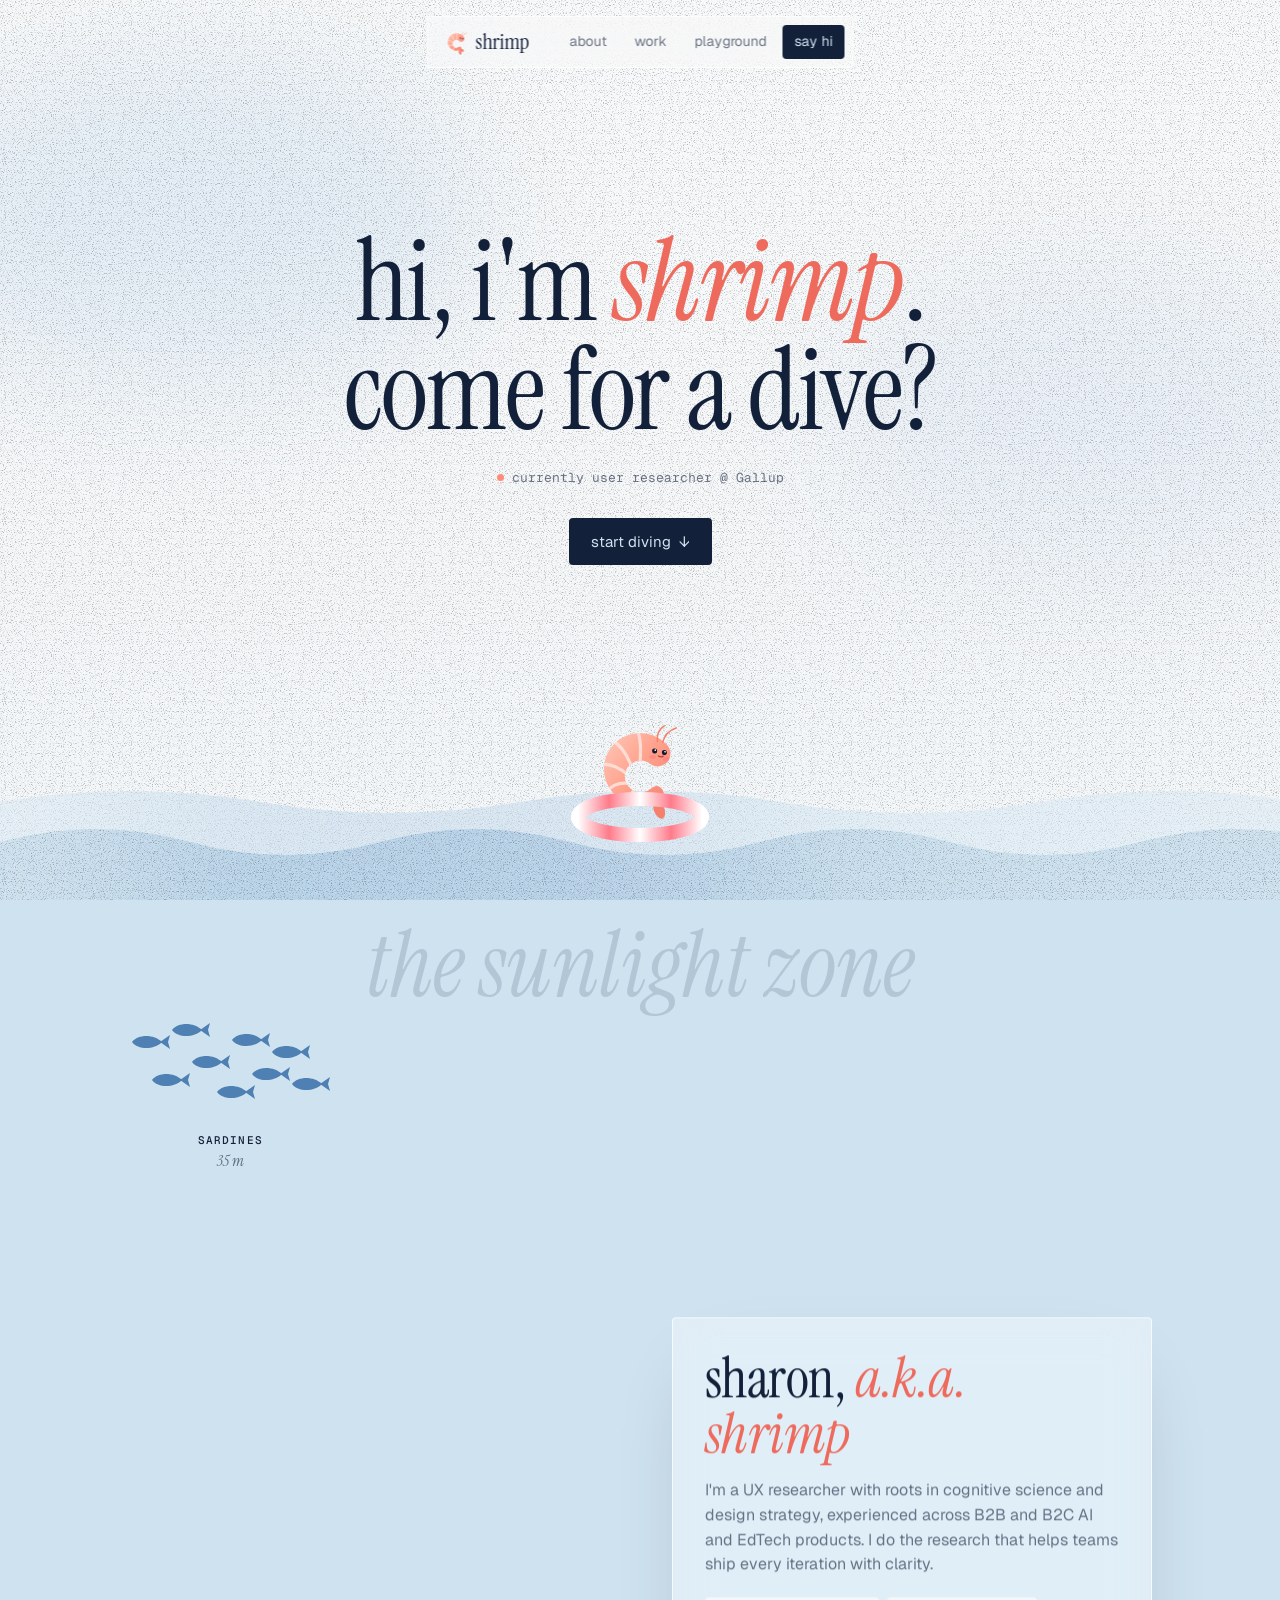
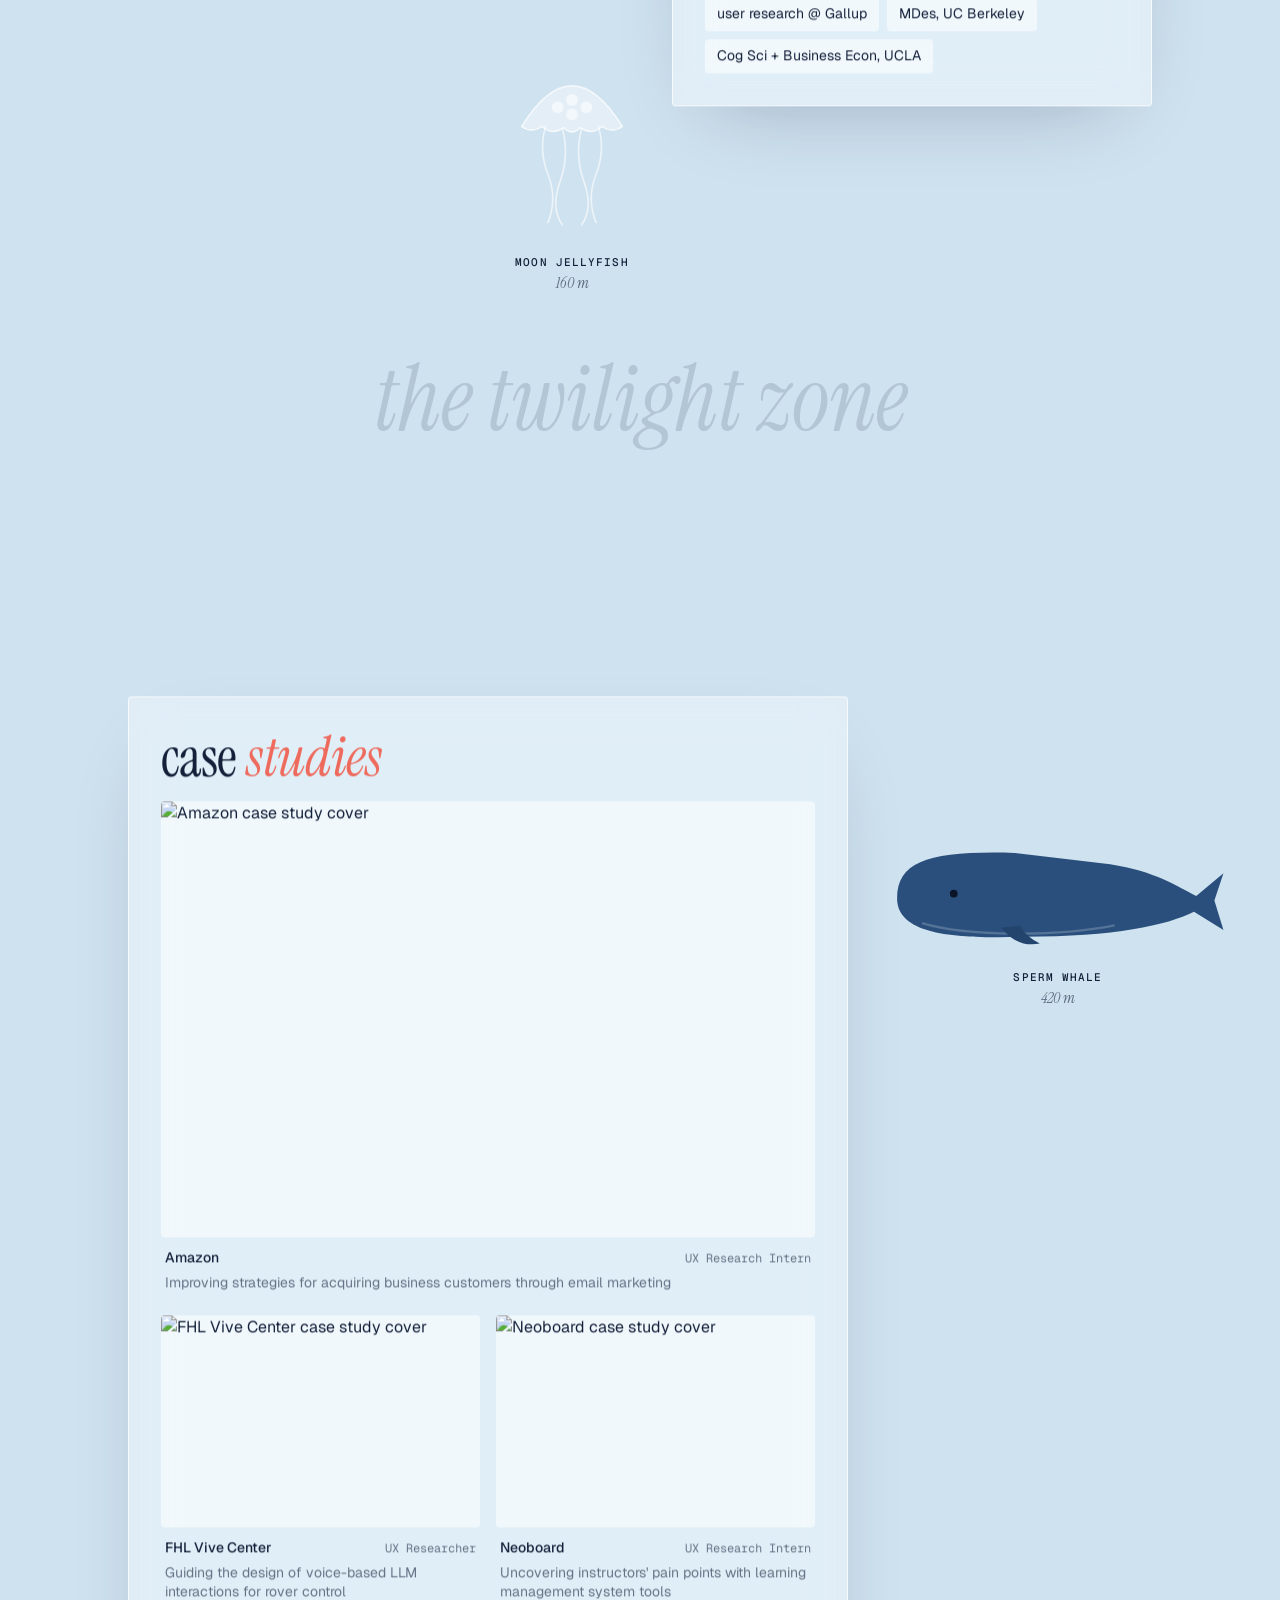
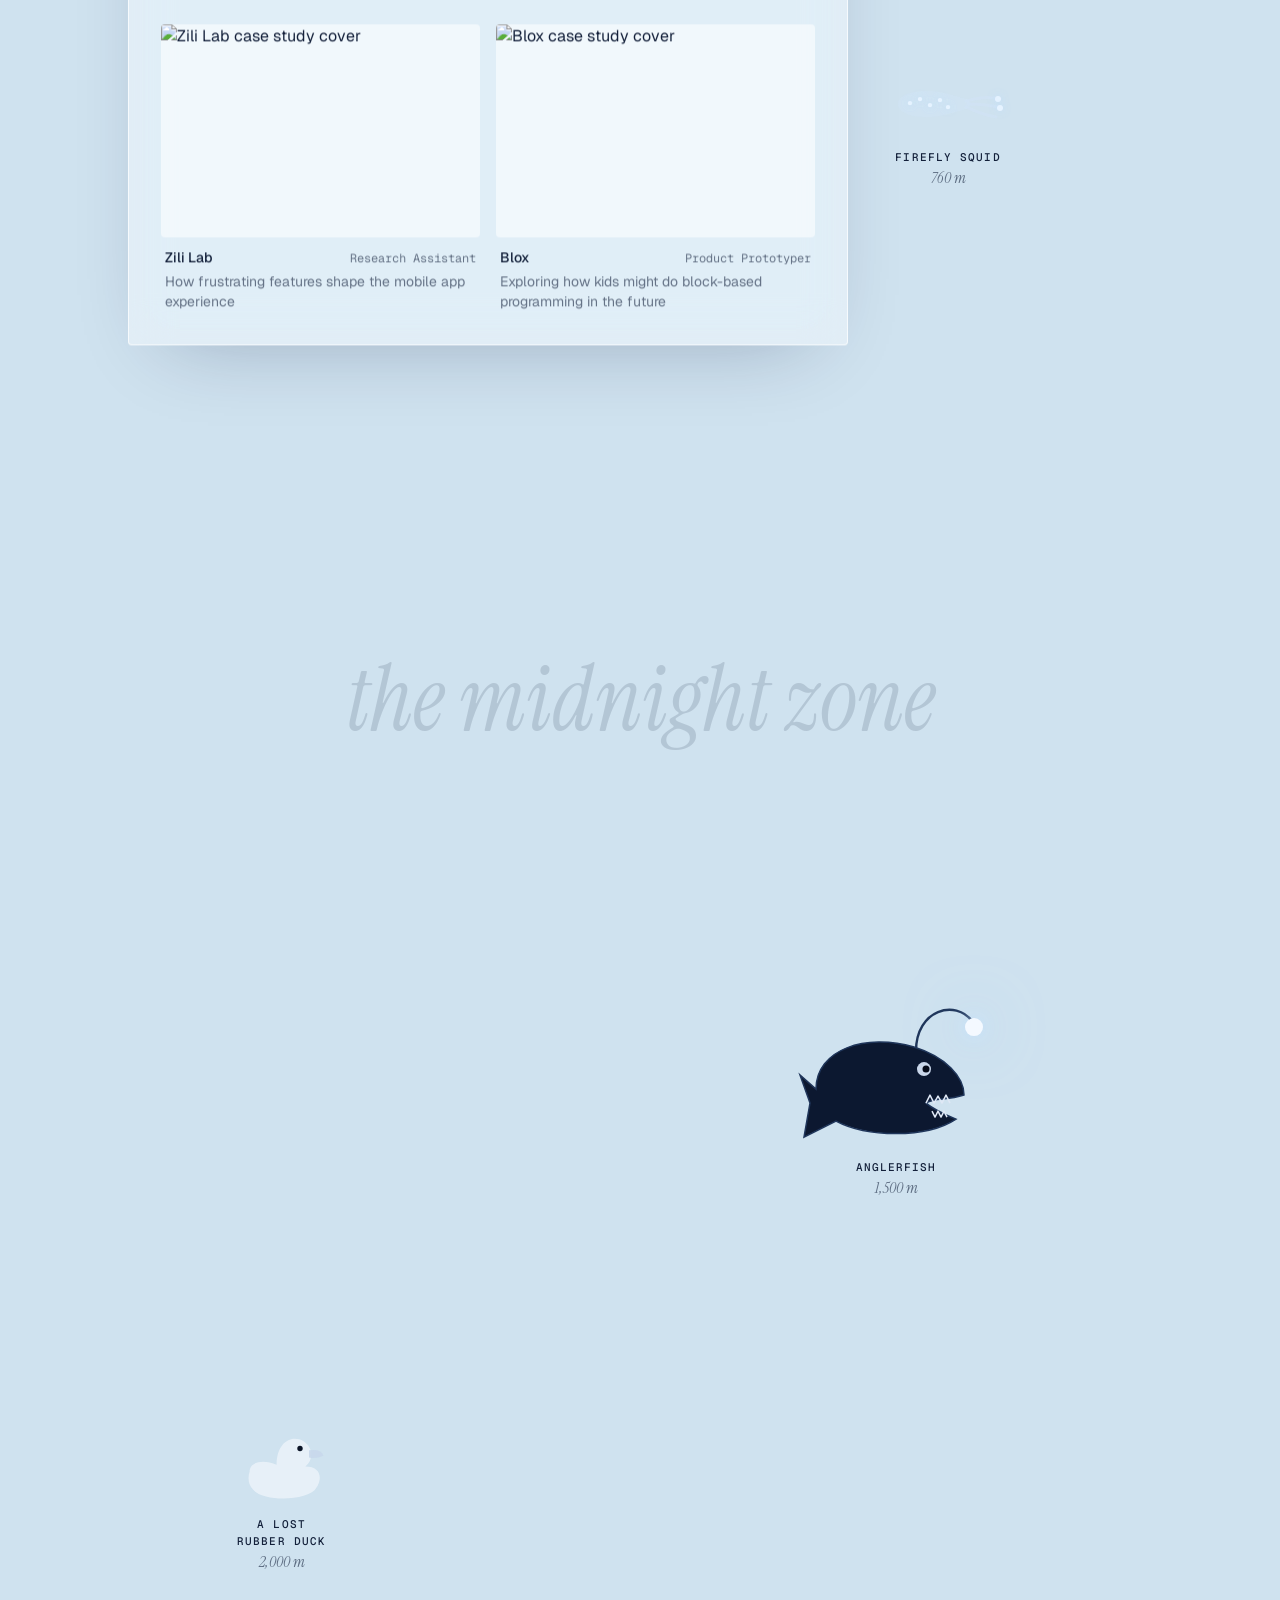
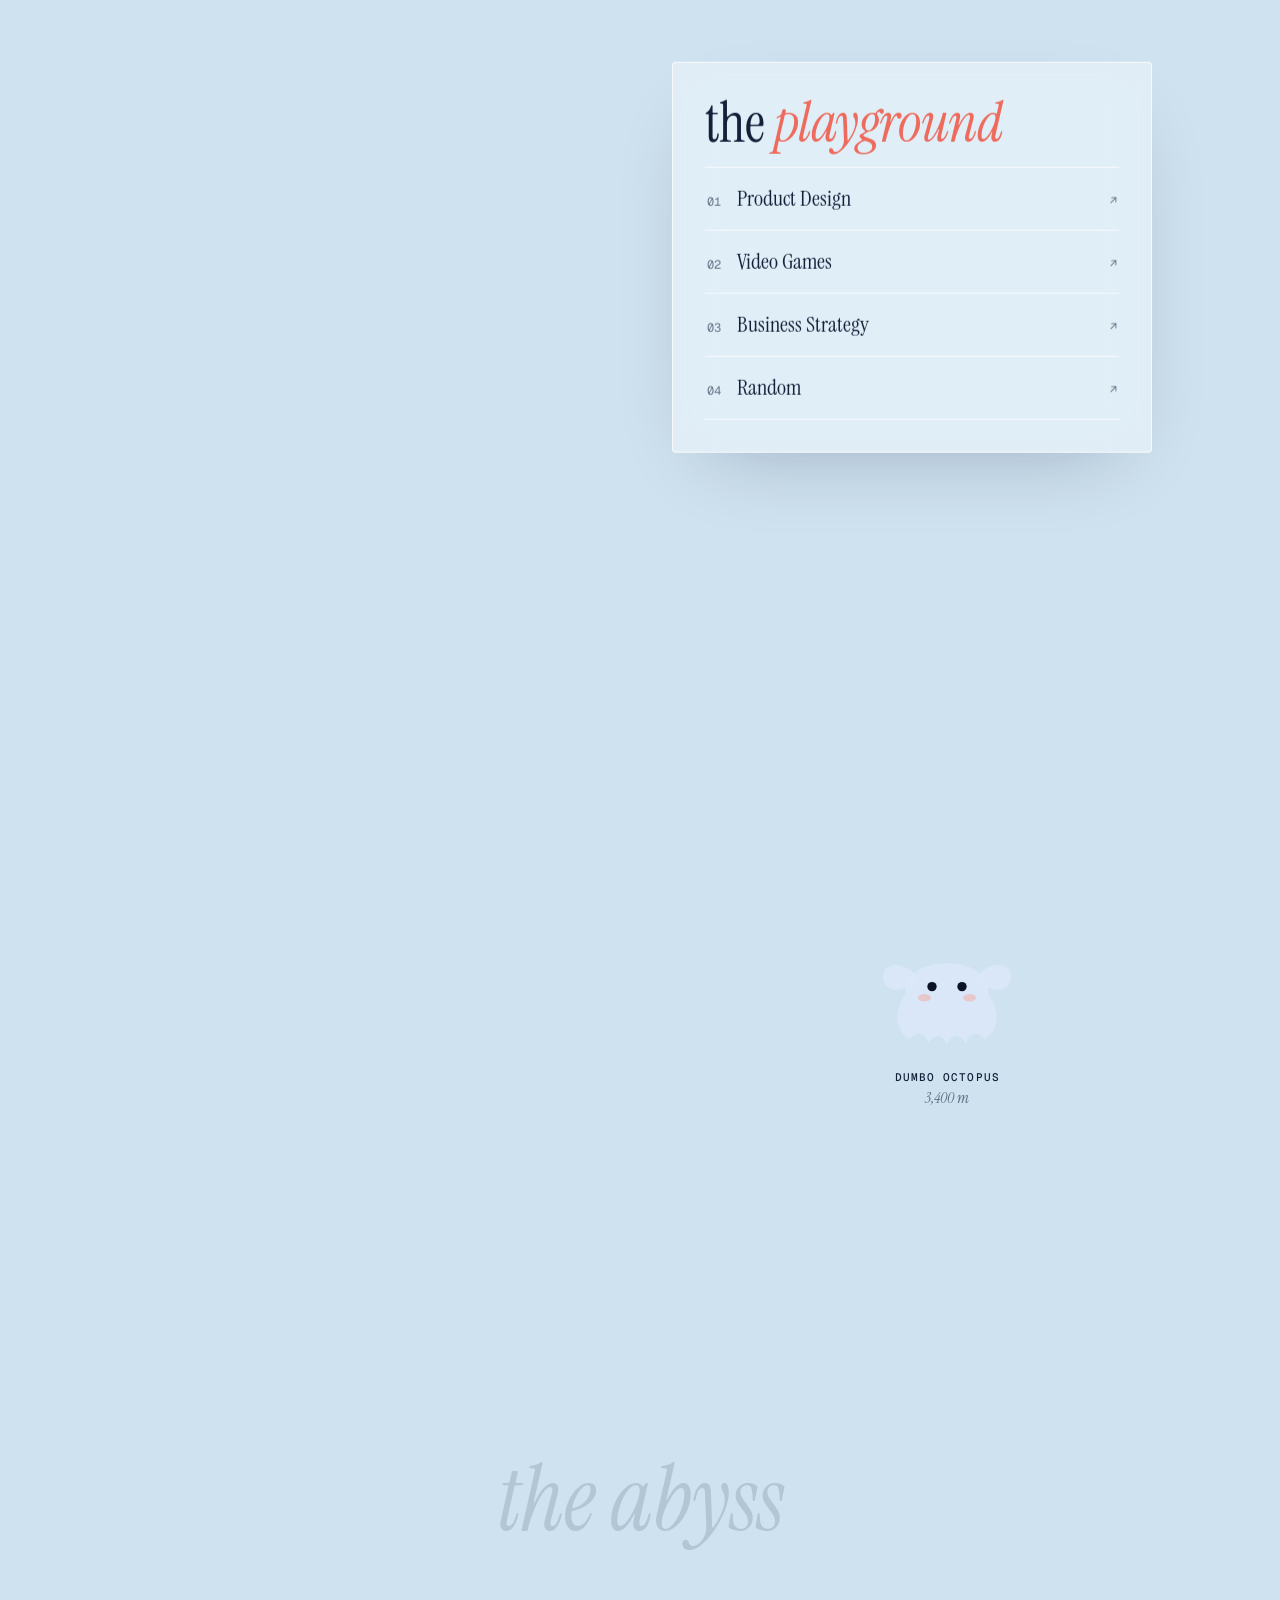
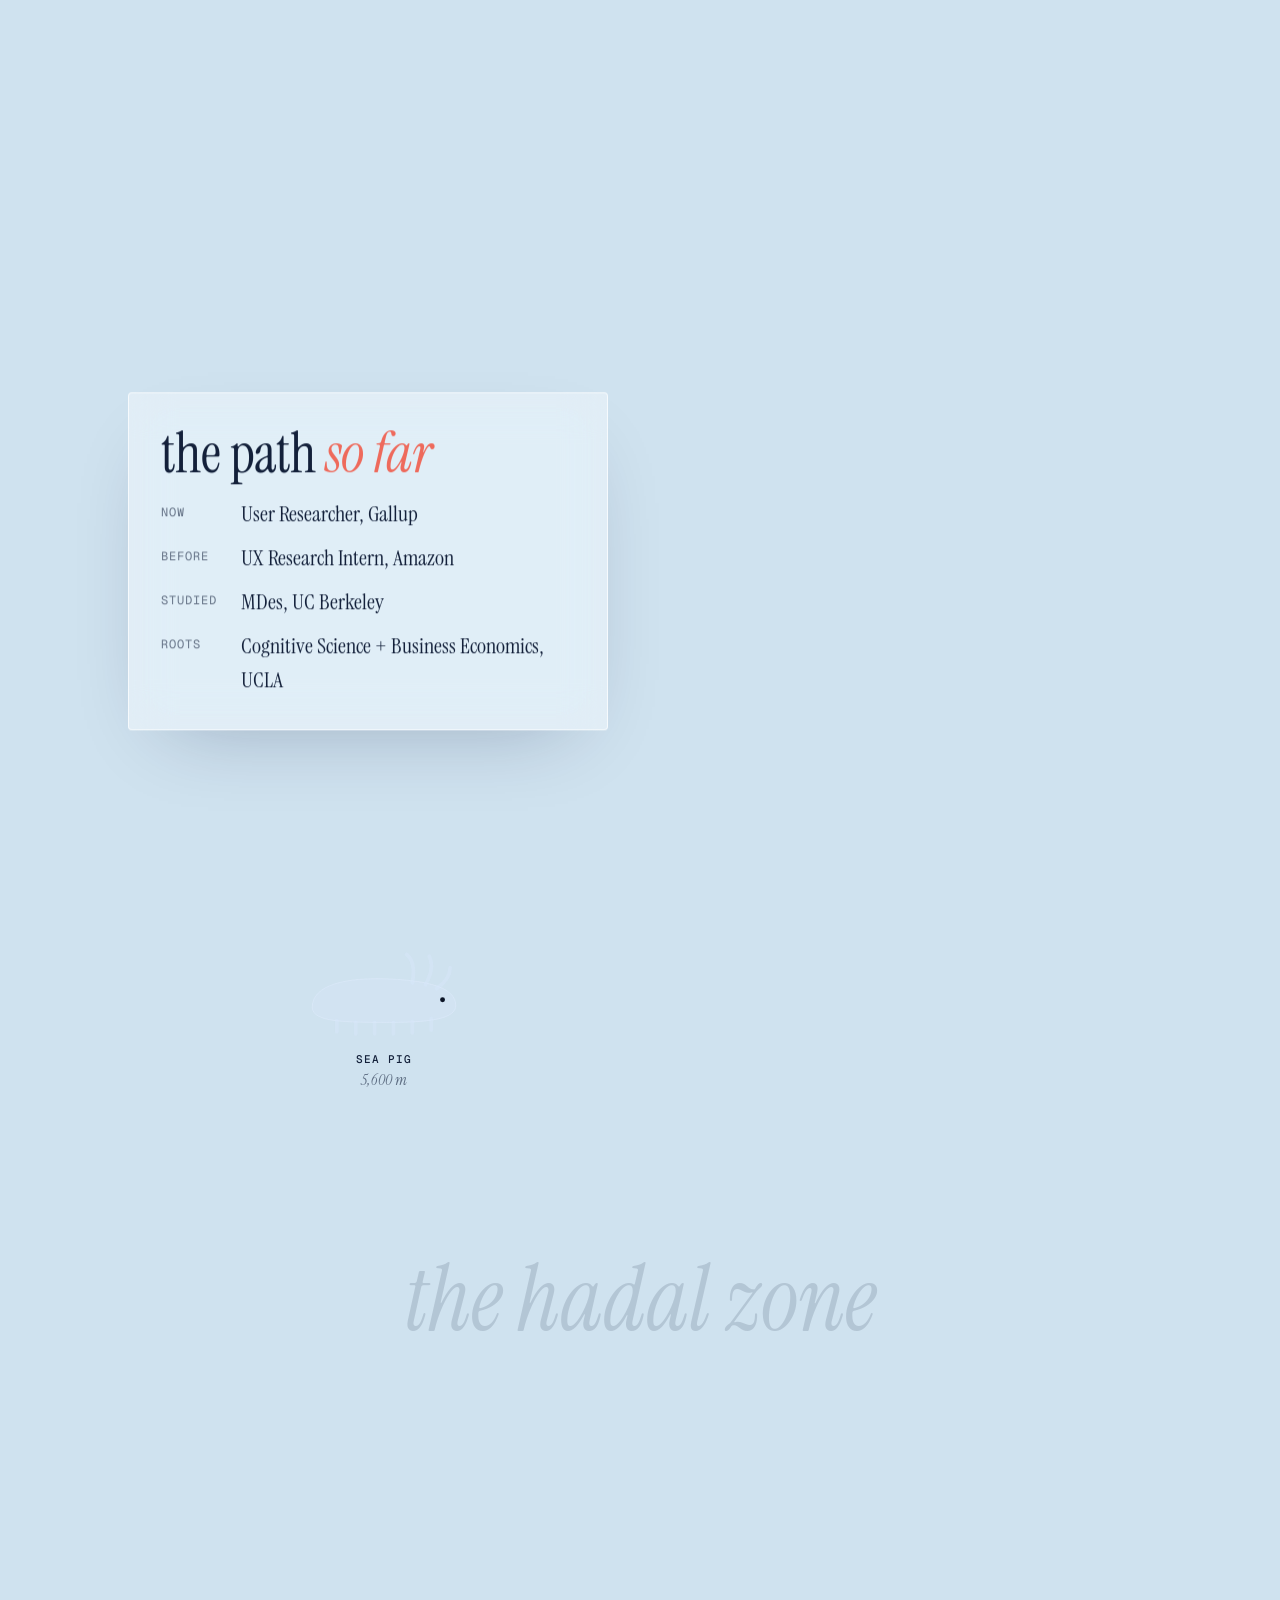
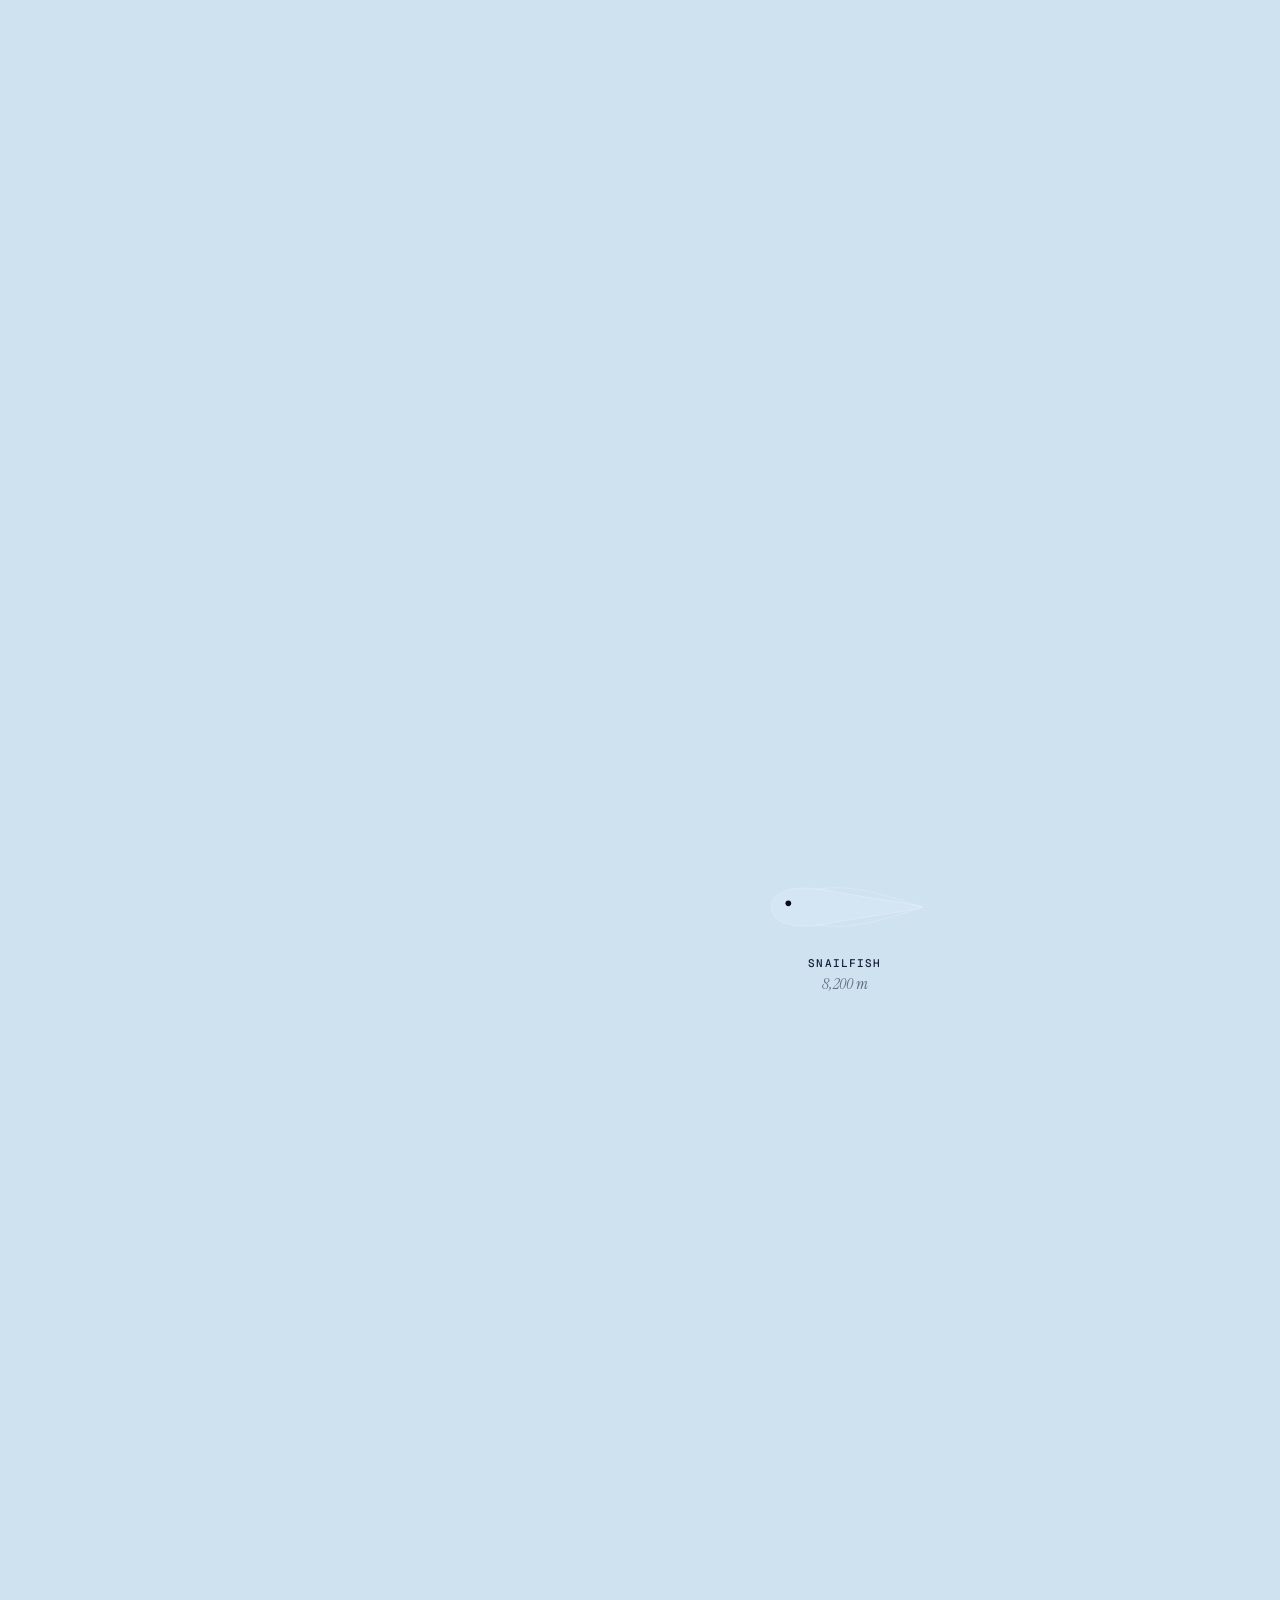
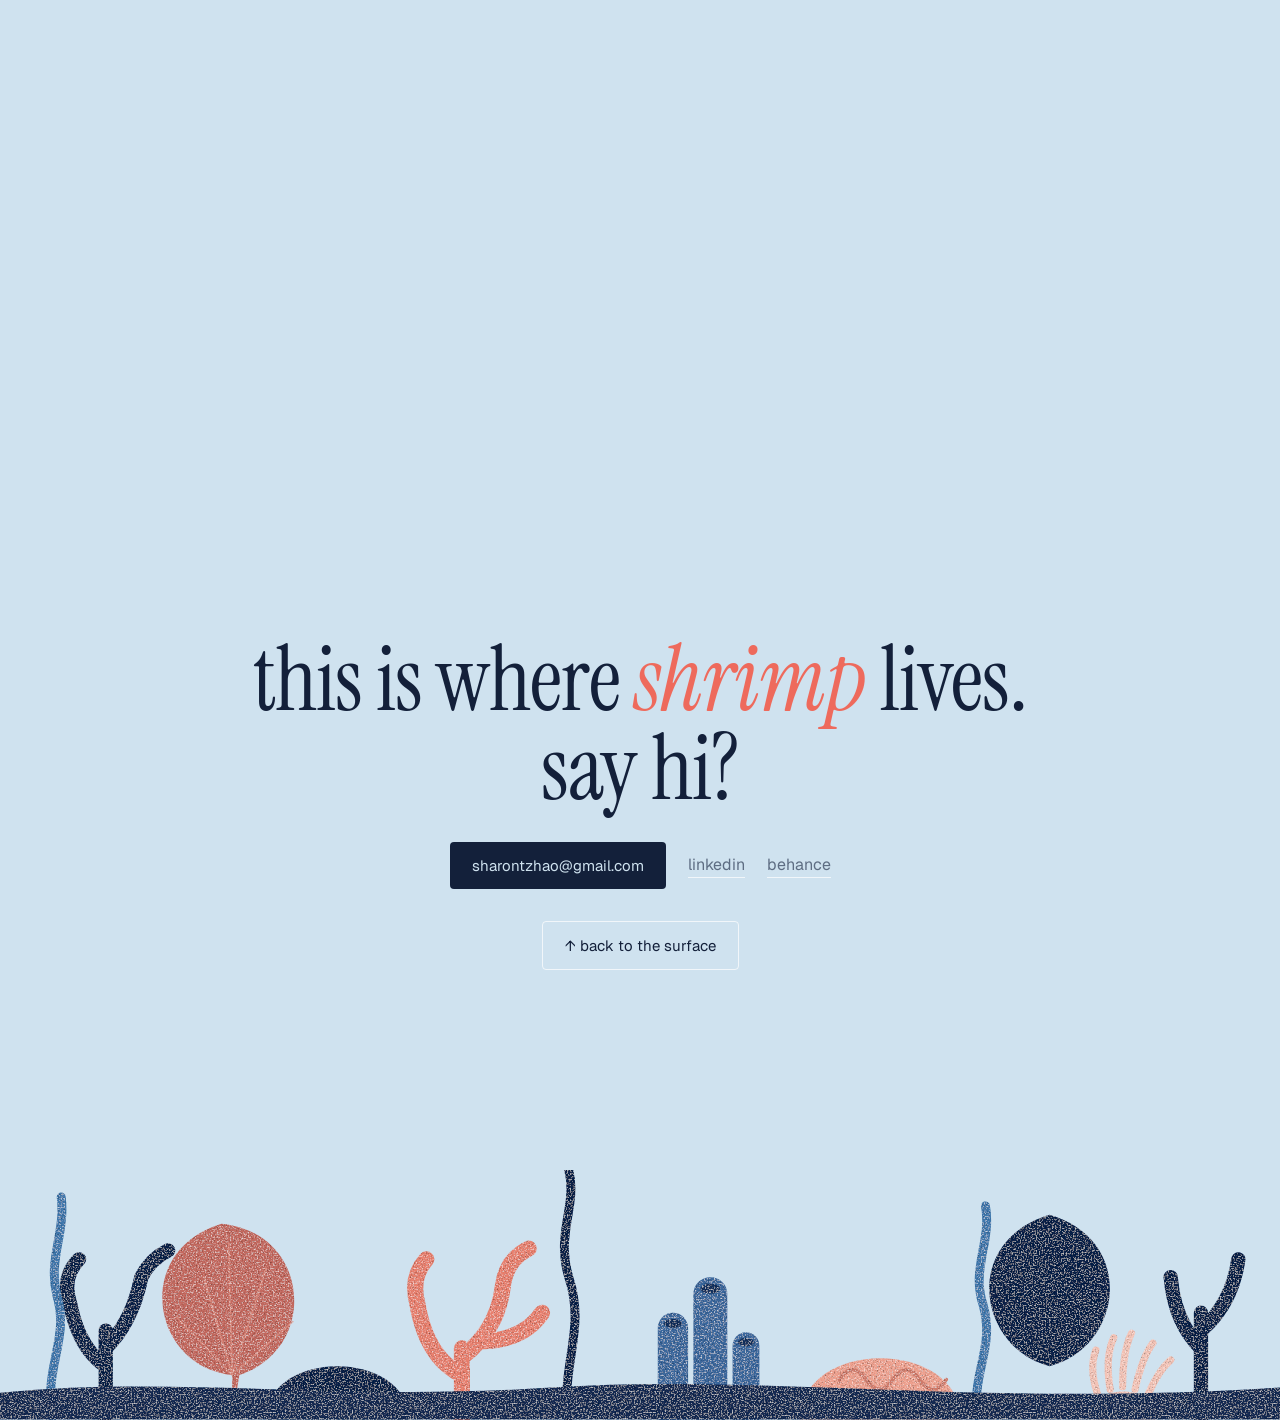
==== commit b1e8b9a9: "Add Sharon's real content and visitor analytics - About, case studies (Amazon, FHL Vive Center, Neob" ====
--- a/index.html
+++ b/index.html
@@ -3,10 +3,12 @@
 <head>
   <meta charset="utf-8" />
   <meta name="viewport" content="width=device-width, initial-scale=1" />
-  <title>shrimp — a deep dive</title>
+  <title>Sharon Zhao · shrimp</title>
+  <meta name="description" content="Sharon Zhao (shrimp) — user researcher at Gallup. A deep-sea dive through my research work." />
   <link rel="preconnect" href="https://fonts.googleapis.com" />
   <link rel="preconnect" href="https://fonts.gstatic.com" crossorigin />
   <link href="https://fonts.googleapis.com/css2?family=Instrument+Serif:ital@0;1&family=Geist:wght@400;500&family=Geist+Mono:wght@400;500&display=swap" rel="stylesheet" />
+  <link rel="icon" href="data:image/svg+xml,%3Csvg xmlns='http://www.w3.org/2000/svg' viewBox='0 0 100 100'%3E%3Cpath d='M76,28.1 A34 34 0 1 0 68,78.8 A6.8 6.8 0 0 0 57.9,69.7 A15 15 0 1 1 61.5,47.4 A12.1 12.1 0 0 0 76,28.1 Z' fill='%23ff8c78'/%3E%3C/svg%3E" />
   <link rel="stylesheet" href="style.css" />
 </head>
 <body>
@@ -54,6 +56,7 @@
 
     <div class="hero">
       <h1>hi, i'm <em>shrimp</em>.<br />come for a dive?</h1>
+      <p class="status"><i></i>currently user researcher @ Gallup</p>
       <button class="pill" data-dive="about">start diving <span>↓</span></button>
     </div>
 
@@ -84,35 +87,44 @@
     <!-- ---------- stations (content) ---------- -->
     <section class="station" id="about" data-depth="90" data-side="right">
       <div class="card">
-        <h2>the shrimp, <em>in brief</em></h2>
-        <p>Hi! I'm a designer who likes things that feel a little bit alive — soft gradients, tiny animations, interfaces with a sense of humour. This site is a dive: the deeper you go, the weirder it gets.</p>
+        <h2>sharon, <em>a.k.a. shrimp</em></h2>
+        <p>I'm a UX researcher with roots in cognitive science and design strategy, experienced across B2B and B2C AI and EdTech products. I do the research that helps teams ship every iteration with clarity.</p>
         <ul class="chips">
-          <li>based near some water</li>
-          <li>product + visual design</li>
-          <li>not edible</li>
+          <li>user research @ Gallup</li>
+          <li>MDes, UC Berkeley</li>
+          <li>Cog Sci + Business Econ, UCLA</li>
         </ul>
       </div>
     </section>
 
-    <section class="station" id="work" data-depth="560" data-side="left">
+    <section class="station" id="work" data-depth="430" data-side="left">
       <div class="card wide">
-        <h2>things i've <em>made</em></h2>
+        <h2>case <em>studies</em></h2>
         <div class="projects">
-          <a class="project" href="#" style="--a:#bcd6ea;--b:#5f8fc0;--c:#e8f0f6">
-            <div class="thumb"></div>
-            <div class="meta"><b>Project One</b><span>brand · 2026</span></div>
-          </a>
-          <a class="project" href="#" style="--a:#2f5d94;--b:#9fc1de;--c:#d4e3ef">
-            <div class="thumb"></div>
-            <div class="meta"><b>Project Two</b><span>product · 2025</span></div>
-          </a>
-          <a class="project" href="#" style="--a:#e9f1f7;--b:#3d6fa6;--c:#a9c8e2">
-            <div class="thumb"></div>
-            <div class="meta"><b>Project Three</b><span>web · 2025</span></div>
-          </a>
-          <a class="project" href="#" style="--a:#13305c;--b:#6f9cc8;--c:#2a4f80">
-            <div class="thumb"></div>
-            <div class="meta"><b>Project Four</b><span>motion · 2024</span></div>
+          <a class="project" href="https://www.sharontzhao.com/home/amazon" target="_blank" rel="noopener" data-track="project:amazon">
+            <div class="thumb"><img src="https://images.squarespace-cdn.com/content/v1/65a378b1a72f1c4f2b36ee46/f8c2b208-d2ae-4eac-8d04-8a98e2d9167c/Group+7.png?format=750w" alt="Amazon case study cover" loading="lazy" /></div>
+            <div class="meta"><b>Amazon</b><span>UX Research Intern</span></div>
+            <p class="blurb">Improving strategies for acquiring business customers through email marketing</p>
+          </a>
+          <a class="project" href="https://www.sharontzhao.com/home/fhl" target="_blank" rel="noopener" data-track="project:fhl">
+            <div class="thumb"><img src="https://images.squarespace-cdn.com/content/v1/65a378b1a72f1c4f2b36ee46/ed749844-2dbf-4675-bb2d-cf3d302013a8/Group+6.png?format=750w" alt="FHL Vive Center case study cover" loading="lazy" /></div>
+            <div class="meta"><b>FHL Vive Center</b><span>UX Researcher</span></div>
+            <p class="blurb">Guiding the design of voice-based LLM interactions for rover control</p>
+          </a>
+          <a class="project" href="https://www.sharontzhao.com/home/neoboard" target="_blank" rel="noopener" data-track="project:neoboard">
+            <div class="thumb"><img src="https://images.squarespace-cdn.com/content/v1/65a378b1a72f1c4f2b36ee46/4a78be4e-5352-4f87-ac66-1712095aa60b/Group+3.png?format=750w" alt="Neoboard case study cover" loading="lazy" /></div>
+            <div class="meta"><b>Neoboard</b><span>UX Research Intern</span></div>
+            <p class="blurb">Uncovering instructors' pain points with learning management system tools</p>
+          </a>
+          <a class="project" href="https://www.sharontzhao.com/home/zililab" target="_blank" rel="noopener" data-track="project:zililab">
+            <div class="thumb"><img src="https://images.squarespace-cdn.com/content/v1/65a378b1a72f1c4f2b36ee46/a0890a21-ab78-440e-9b77-97069f51e880/Group+4.png?format=750w" alt="Zili Lab case study cover" loading="lazy" /></div>
+            <div class="meta"><b>Zili Lab</b><span>Research Assistant</span></div>
+            <p class="blurb">How frustrating features shape the mobile app experience</p>
+          </a>
+          <a class="project" href="https://www.sharontzhao.com/blox" target="_blank" rel="noopener" data-track="project:blox">
+            <div class="thumb"><img src="https://images.squarespace-cdn.com/content/v1/65a378b1a72f1c4f2b36ee46/afbc82cd-276e-4d80-8ceb-a3d1f2d90709/Group+5.png?format=750w" alt="Blox case study cover" loading="lazy" /></div>
+            <div class="meta"><b>Blox</b><span>Product Prototyper</span></div>
+            <p class="blurb">Exploring how kids might do block-based programming in the future</p>
           </a>
         </div>
       </div>
@@ -120,24 +132,24 @@
 
     <section class="station" id="playground" data-depth="2300" data-side="right">
       <div class="card">
-        <h2>small <em>experiments</em></h2>
+        <h2>the <em>playground</em></h2>
         <ol class="list">
-          <li><a href="#"><span>a gradient that breathes</span><i>css · 2026</i></a></li>
-          <li><a href="#"><span>pocket synth for jellyfish</span><i>webaudio · 2026</i></a></li>
-          <li><a href="#"><span>notes on making things soft</span><i>writing · 2025</i></a></li>
-          <li><a href="#"><span>100 days of tiny type</span><i>type · 2025</i></a></li>
+          <li><a href="https://www.sharontzhao.com/playground/design" target="_blank" rel="noopener" data-track="playground:design"><span>Product Design</span><i>↗</i></a></li>
+          <li><a href="https://www.sharontzhao.com/playground/games" target="_blank" rel="noopener" data-track="playground:games"><span>Video Games</span><i>↗</i></a></li>
+          <li><a href="https://www.sharontzhao.com/playground/strategy" target="_blank" rel="noopener" data-track="playground:strategy"><span>Business Strategy</span><i>↗</i></a></li>
+          <li><a href="https://www.sharontzhao.com/playground/random" target="_blank" rel="noopener" data-track="playground:random"><span>Random</span><i>↗</i></a></li>
         </ol>
       </div>
     </section>
 
     <section class="station" id="now" data-depth="4800" data-side="left">
       <div class="card">
-        <h2>down here, <em>lately</em></h2>
+        <h2>the path <em>so far</em></h2>
         <dl class="now">
-          <dt>reading</dt><dd>The Soul of an Octopus</dd>
-          <dt>listening</dt><dd>whale song, mostly</dd>
-          <dt>learning</dt><dd>shaders &amp; patience</dd>
-          <dt>mood</dt><dd>pressurised but fine</dd>
+          <dt>now</dt><dd>User Researcher, Gallup</dd>
+          <dt>before</dt><dd>UX Research Intern, Amazon</dd>
+          <dt>studied</dt><dd>MDes, UC Berkeley</dd>
+          <dt>roots</dt><dd>Cognitive Science + Business Economics, UCLA</dd>
         </dl>
       </div>
     </section>
@@ -240,8 +252,9 @@
       <div class="seabed-inner">
         <h2>this is where <em>shrimp</em> lives.<br />say hi?</h2>
         <div class="contact">
-          <a class="pill" href="mailto:hello@example.com">hello@example.com</a>
-          <a href="#">instagram</a><a href="#">are.na</a><a href="#">read.cv</a>
+          <a class="pill" href="mailto:sharontzhao@gmail.com" data-track="contact:email">sharontzhao@gmail.com</a>
+          <a href="https://www.linkedin.com/in/sharon-t-zhao/" target="_blank" rel="noopener" data-track="contact:linkedin">linkedin</a>
+          <a href="https://www.behance.net/sharontzhao" target="_blank" rel="noopener" data-track="contact:behance">behance</a>
         </div>
         <button class="pill ghost" data-dive="0">↑ back to the surface</button>
       </div>
@@ -334,5 +347,6 @@
   </svg>
 
   <script src="main.js"></script>
+  <script src="analytics.js"></script>
 </body>
 </html>
--- a/style.css
+++ b/style.css
@@ -228,8 +228,15 @@
   font-family: var(--serif); font-weight: 400;
   font-size: clamp(52px, 9vw, 128px);
   line-height: .95; letter-spacing: -.02em;
-  margin: 0 0 36px;
-}
+  margin: 0 0 22px;
+}
+.status {
+  display: inline-flex; align-items: center; gap: 8px;
+  margin: 0 0 30px;
+  font-family: var(--mono); font-size: 13px;
+  color: var(--ink-soft);
+}
+.status i { width: 7px; height: 7px; border-radius: 50%; background: var(--shrimp); }
 h1 em, h2 em { color: var(--shrimp-deep); }
 body.deep h2 em { color: var(--shrimp); }
 
@@ -342,29 +349,23 @@
 .chips { list-style: none; padding: 0; margin: 20px 0 0; display: flex; flex-wrap: wrap; gap: 8px; }
 .chips li { padding: 6px 12px; border-radius: var(--radius); background: var(--chip-bg); font-size: 14px; }
 
-.projects { display: grid; grid-template-columns: 1fr 1fr; gap: 16px; margin-top: 8px; }
+.projects { display: grid; grid-template-columns: 1fr 1fr; gap: 22px 16px; margin-top: 8px; }
 .project { text-decoration: none; display: block; }
+.project:first-child { grid-column: 1 / -1; }
 .thumb {
-  position: relative;
-  aspect-ratio: 4 / 3;
+  aspect-ratio: 3 / 2;
   border-radius: var(--radius);
   overflow: hidden;
-  background:
-    radial-gradient(60% 70% at 25% 30%, var(--a), transparent 70%),
-    radial-gradient(60% 70% at 80% 70%, var(--b), transparent 70%),
-    var(--c);
+  background: var(--chip-bg);
   transition: transform .4s ease;
 }
-.thumb::after {
-  content: ""; position: absolute; inset: 0;
-  background: inherit;
-  filter: blur(18px);
-  transform: scale(1.3);
-}
+.thumb img { display: block; width: 100%; height: 100%; object-fit: cover; }
 .project:hover .thumb { transform: translateY(-3px); }
 .meta { display: flex; justify-content: space-between; align-items: baseline; padding: 10px 4px 0; font-size: 14px; }
 .meta b { font-weight: 500; }
 .meta span { color: var(--ink-soft); font-family: var(--mono); font-size: 12px; }
+.project p.blurb { margin: 4px 4px 0; font-size: 14px; line-height: 1.4; color: var(--ink-soft); }
+.project:hover .meta b { color: var(--shrimp-deep); }
 
 .list { list-style: none; padding: 0; margin: 8px 0 0; counter-reset: n; }
 .list li { counter-increment: n; border-top: 1px solid var(--card-line); }
@@ -507,6 +508,31 @@
 .sand { fill: #142a52; }
 
 /* =========================================================
+   analytics consent bar
+   ========================================================= */
+.consent {
+  position: fixed; left: 50%; bottom: 16px;
+  transform: translateX(-50%);
+  z-index: 60;
+  display: flex; align-items: center; gap: 10px;
+  width: max-content; max-width: calc(100vw - 32px);
+  padding: 10px 10px 10px 16px;
+  border-radius: var(--radius);
+  background: var(--card-bg);
+  border: 1px solid var(--card-line);
+  backdrop-filter: blur(18px);
+  -webkit-backdrop-filter: blur(18px);
+  font-size: 14px;
+}
+.consent small { display: block; font-family: var(--mono); font-size: 11px; color: var(--ink-soft); }
+.consent button {
+  padding: 8px 14px; border: 0; border-radius: var(--radius);
+  background: var(--ink); color: var(--bg);
+  cursor: pointer; white-space: nowrap;
+}
+.consent button.ghost { background: transparent; color: var(--ink-soft); }
+
+/* =========================================================
    small screens
    ========================================================= */
 @media (max-width: 720px) {
@@ -519,7 +545,7 @@
   .buddy { left: 12px; top: auto; bottom: 18px; width: 70px; height: 48px; }
   .station { padding: 0 16px; }
   .card { padding: 24px; border-radius: var(--radius); }
-  .projects { grid-template-columns: 1fr 1fr; gap: 10px; }
+  .projects { grid-template-columns: 1fr; gap: 18px; }
   .creature { width: calc(var(--w) * .75); }
 }
 
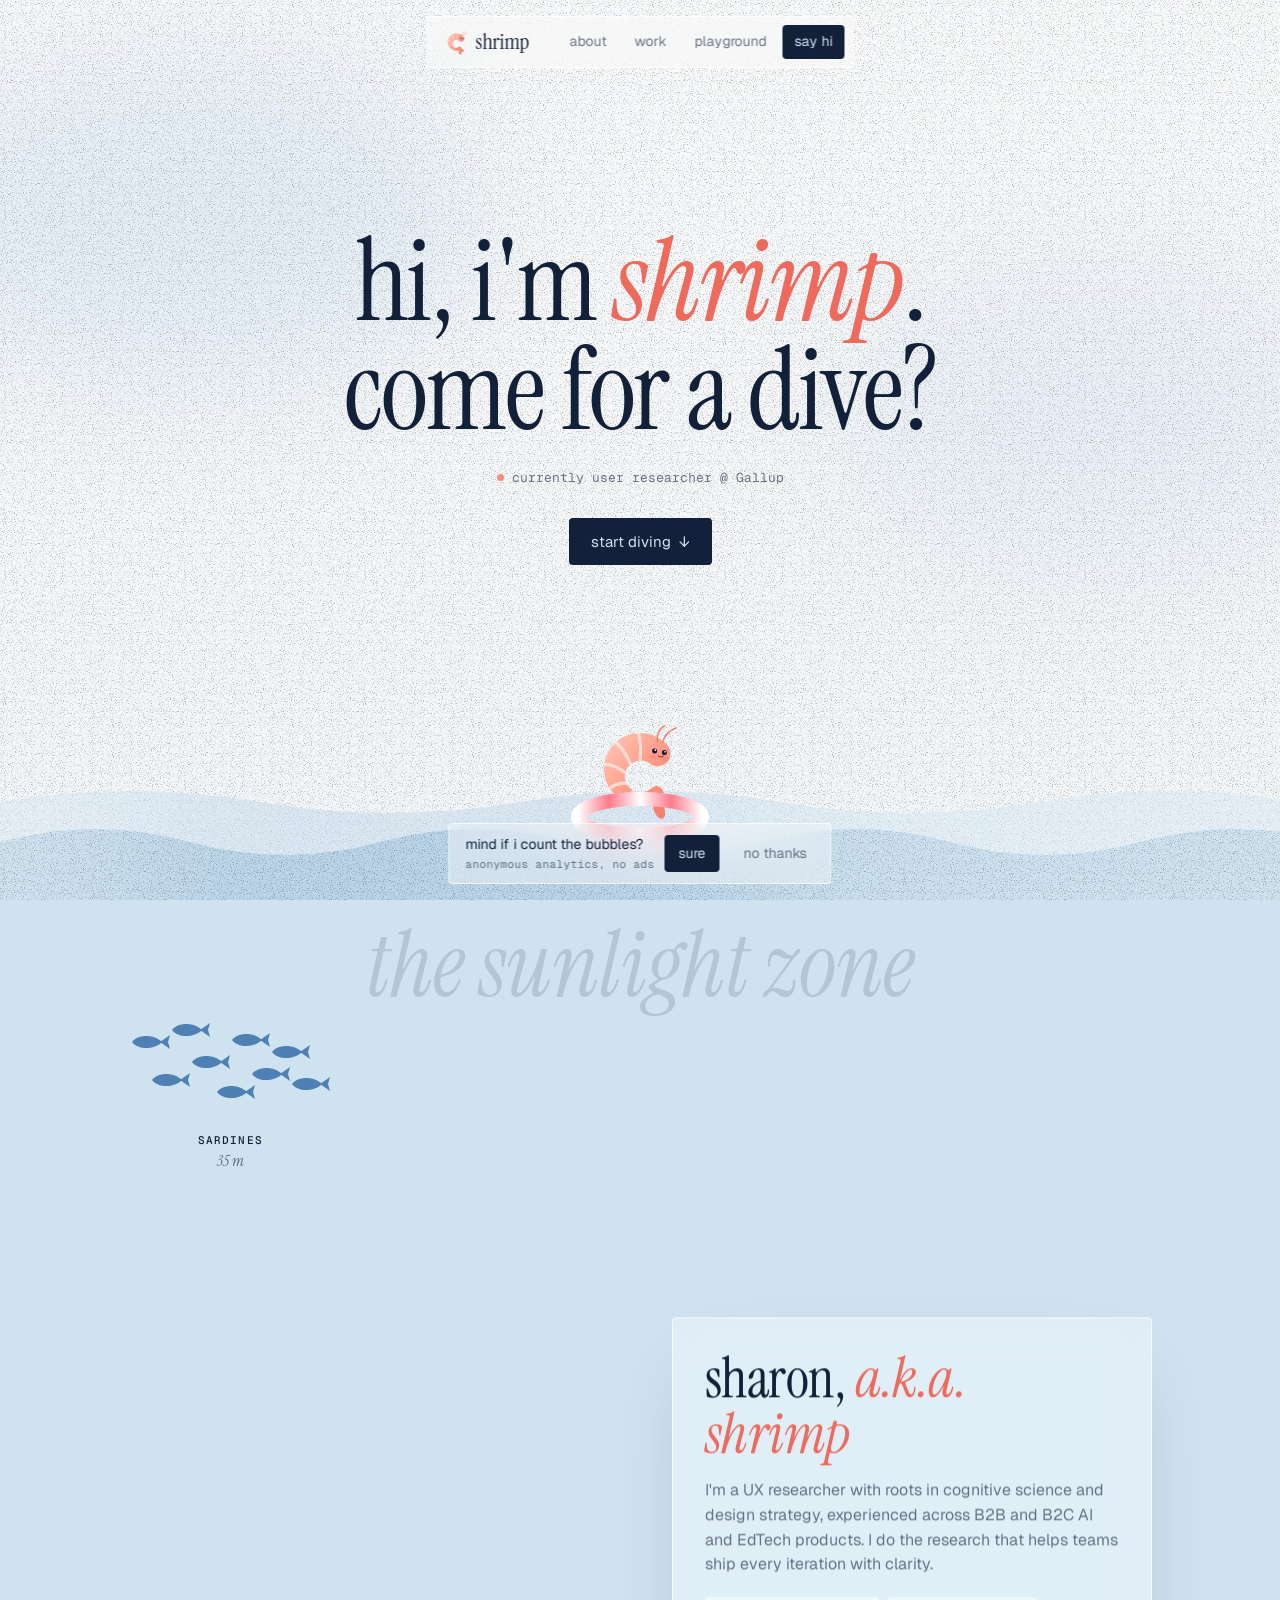
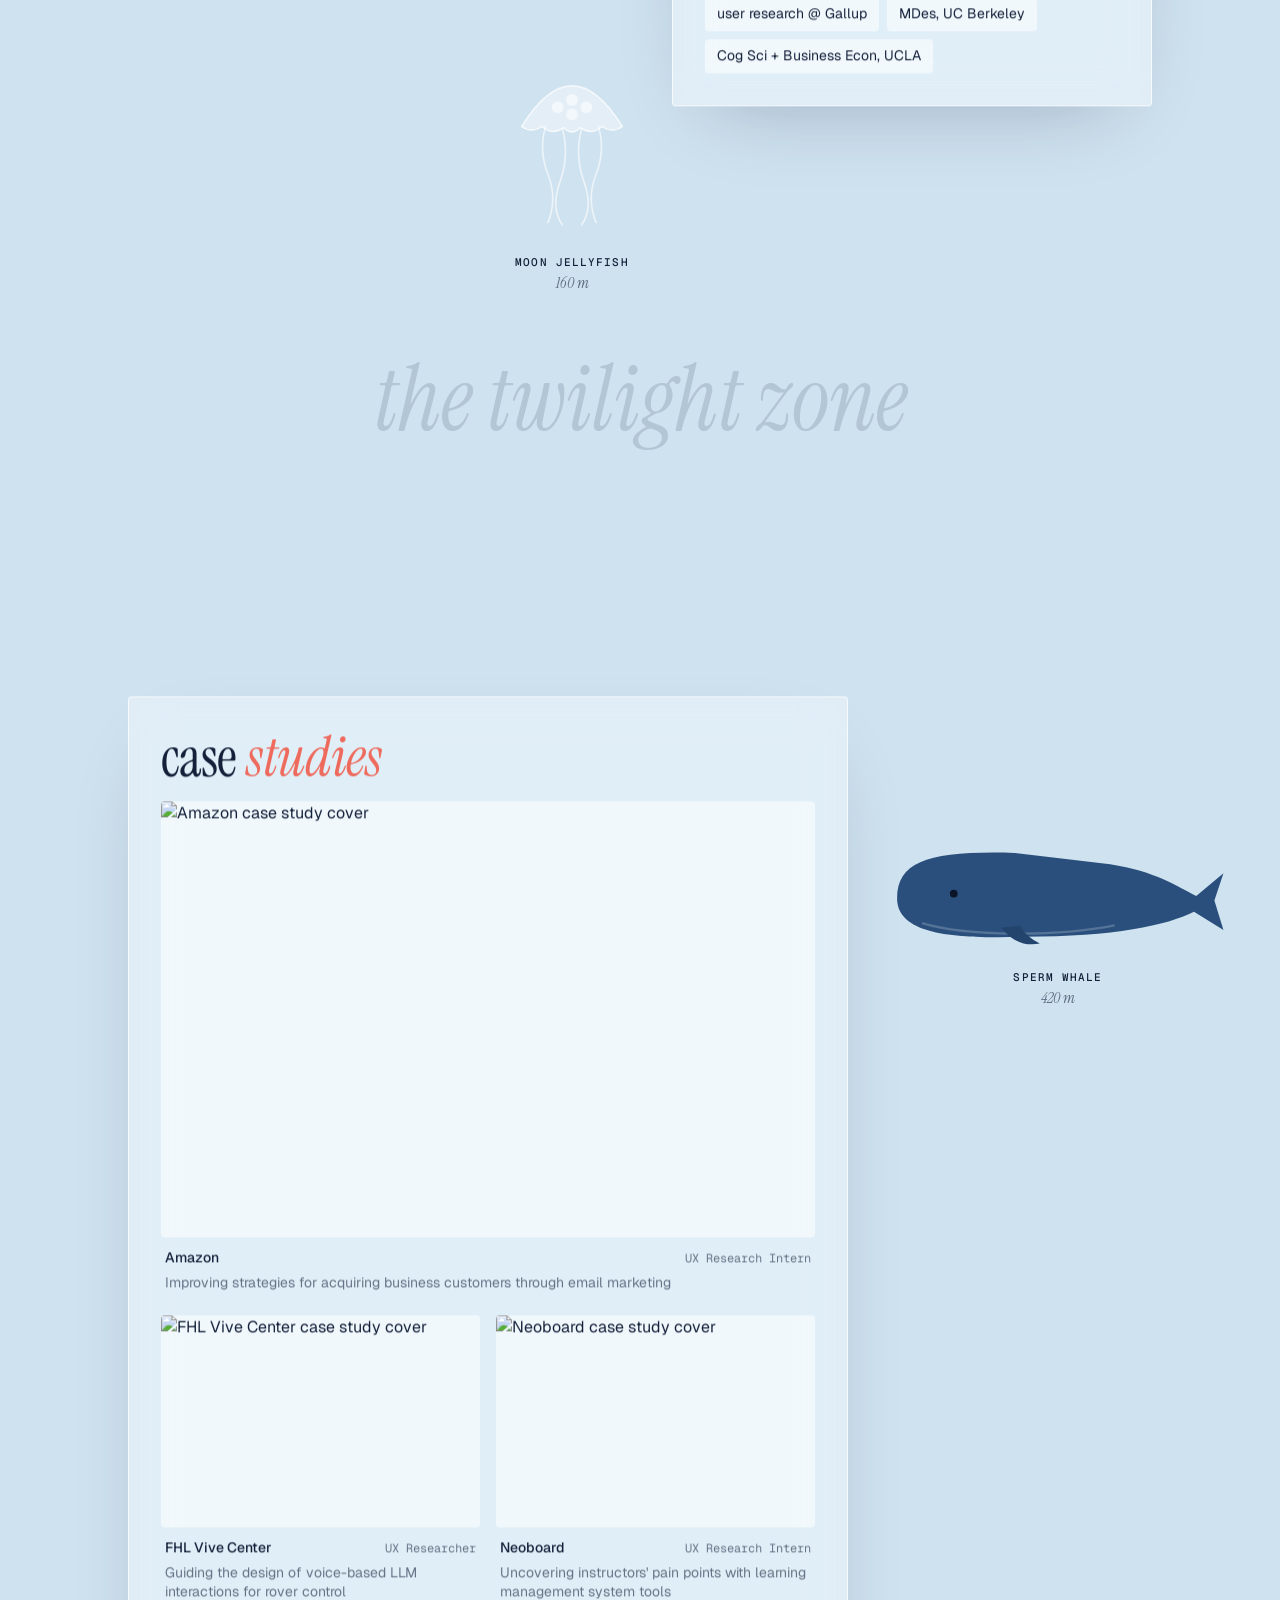
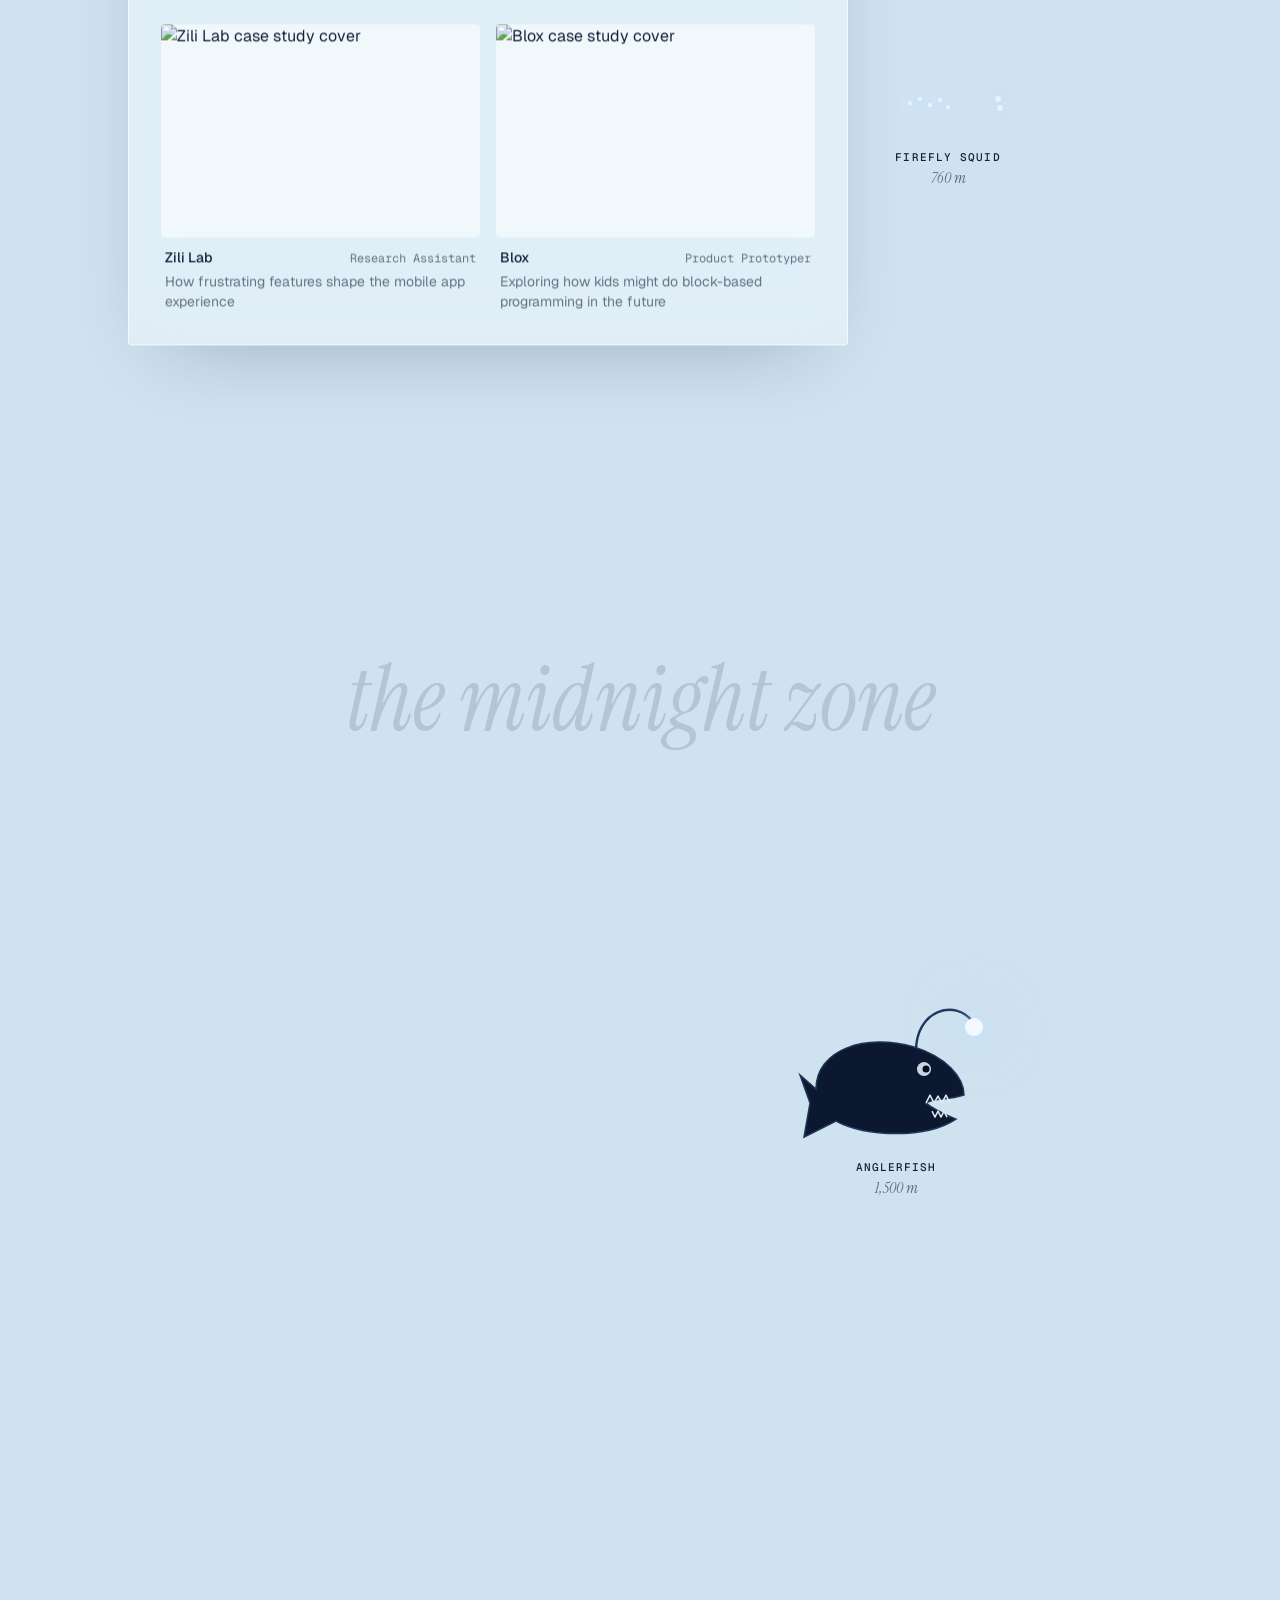
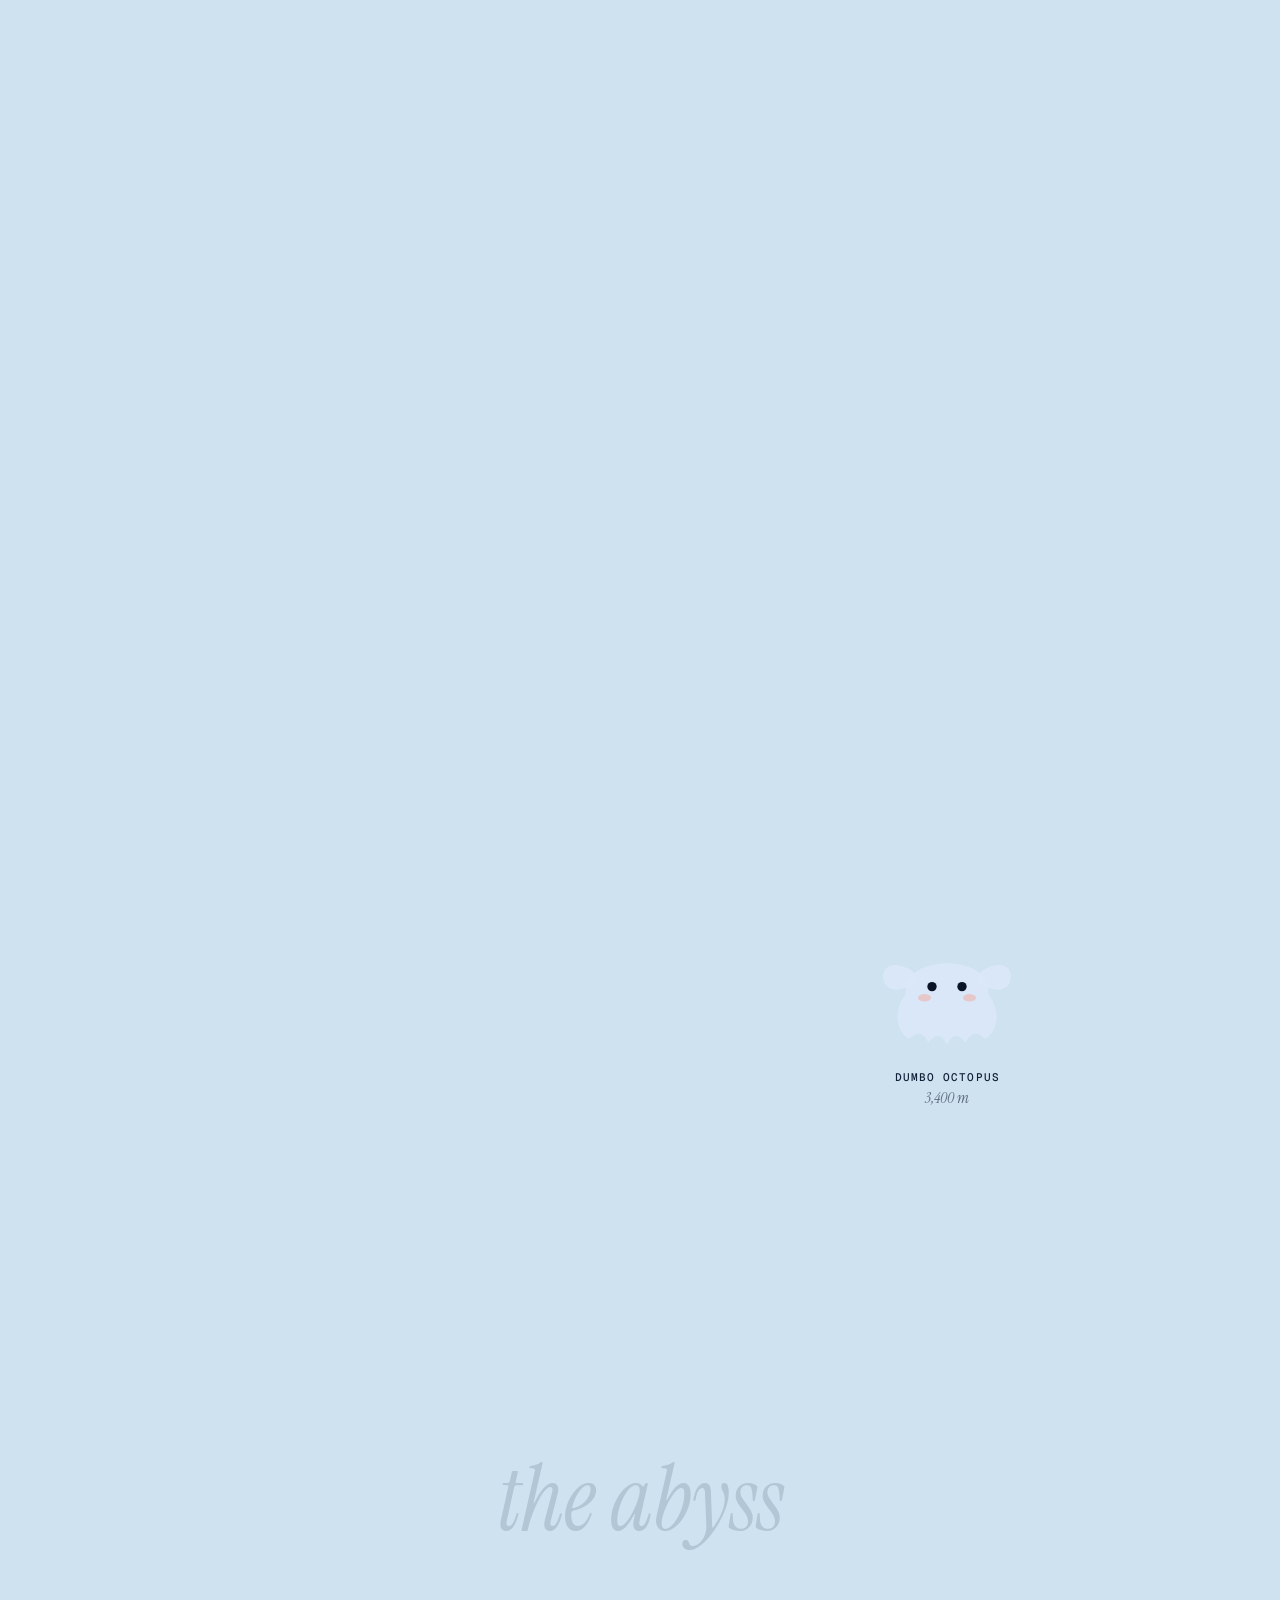
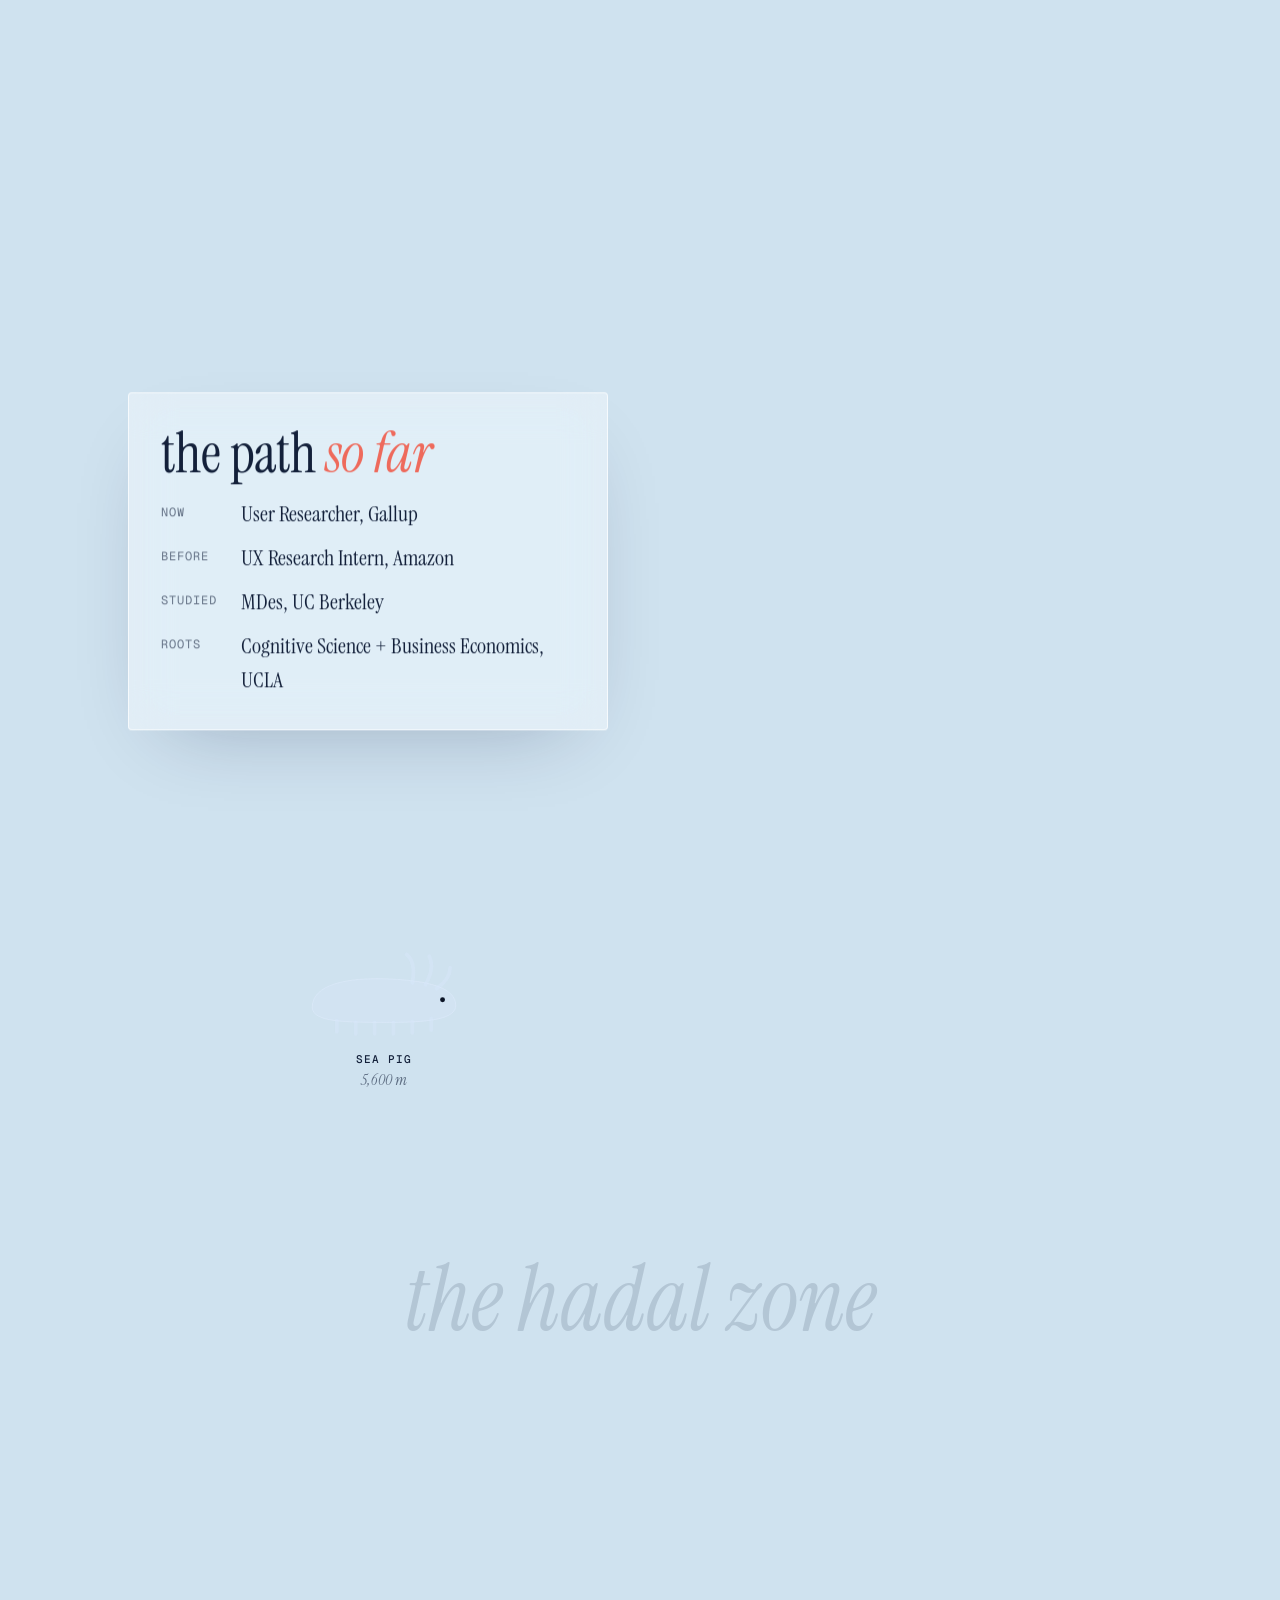
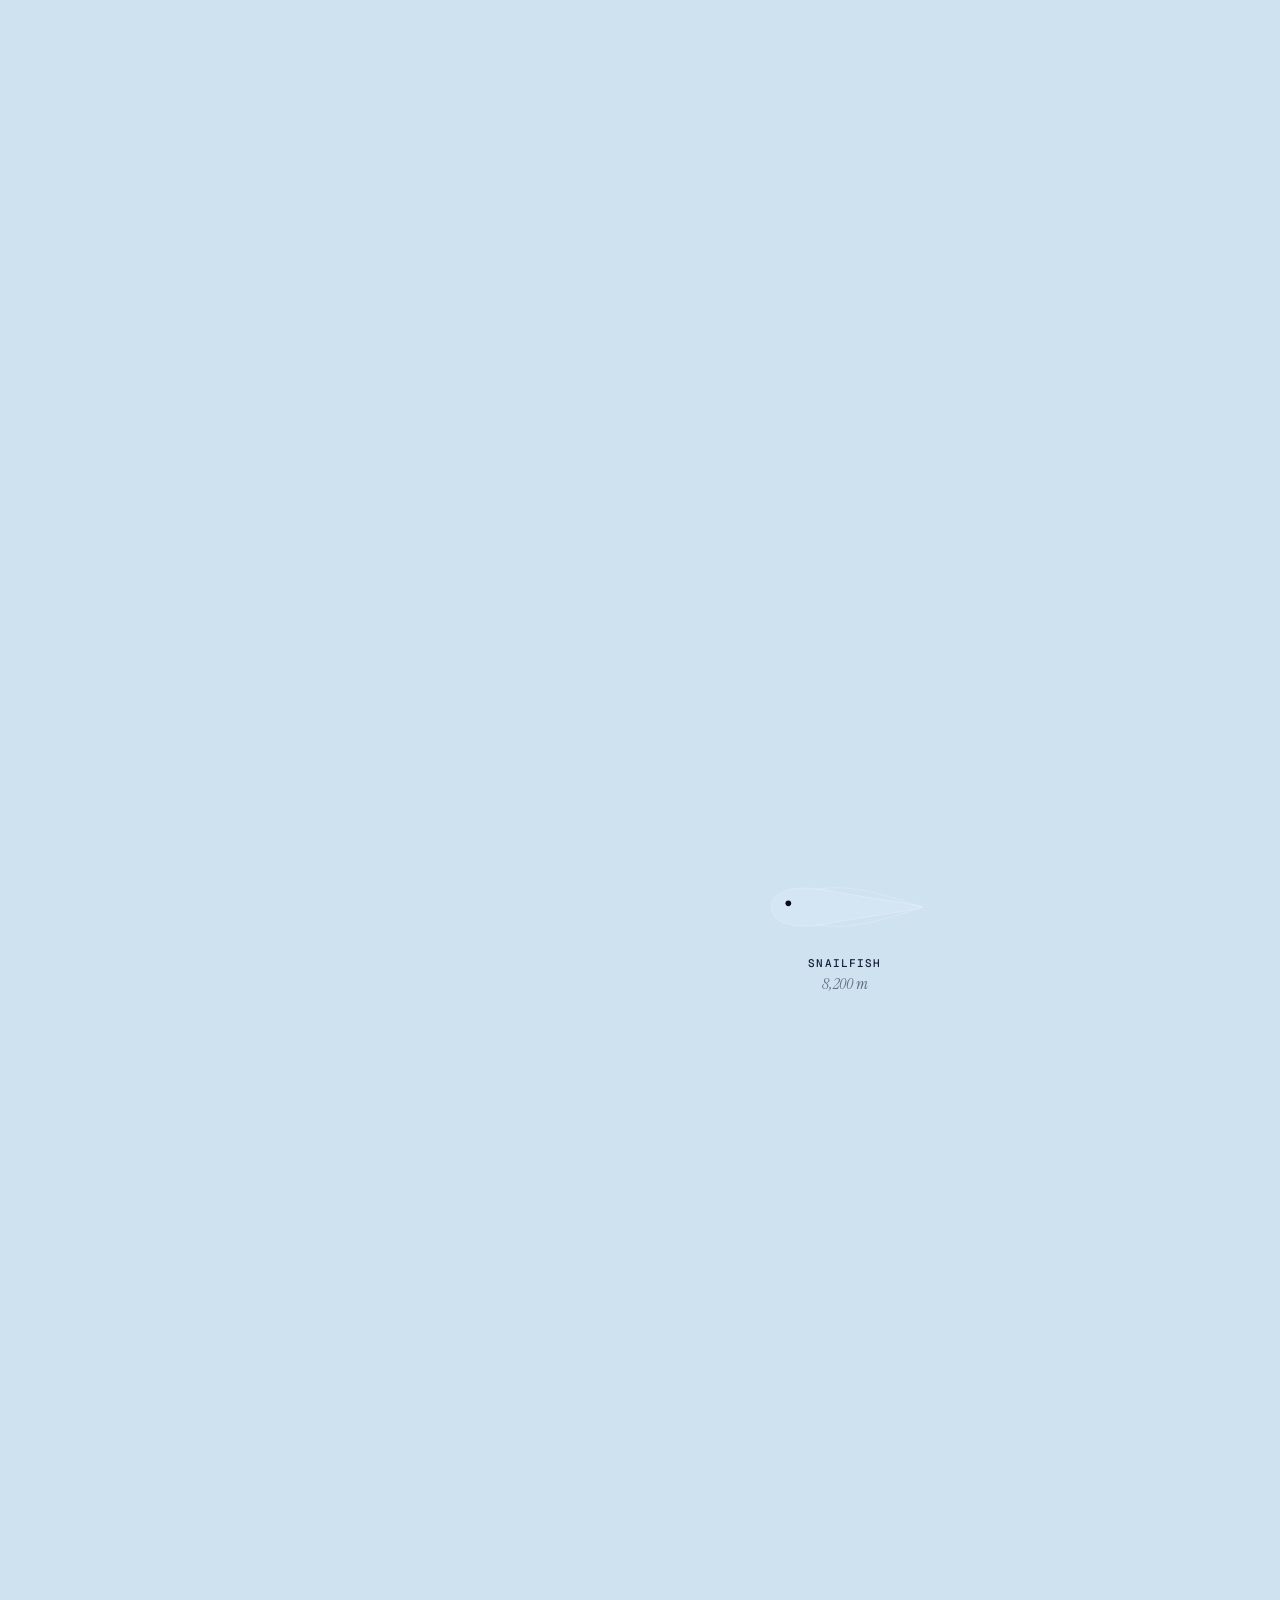
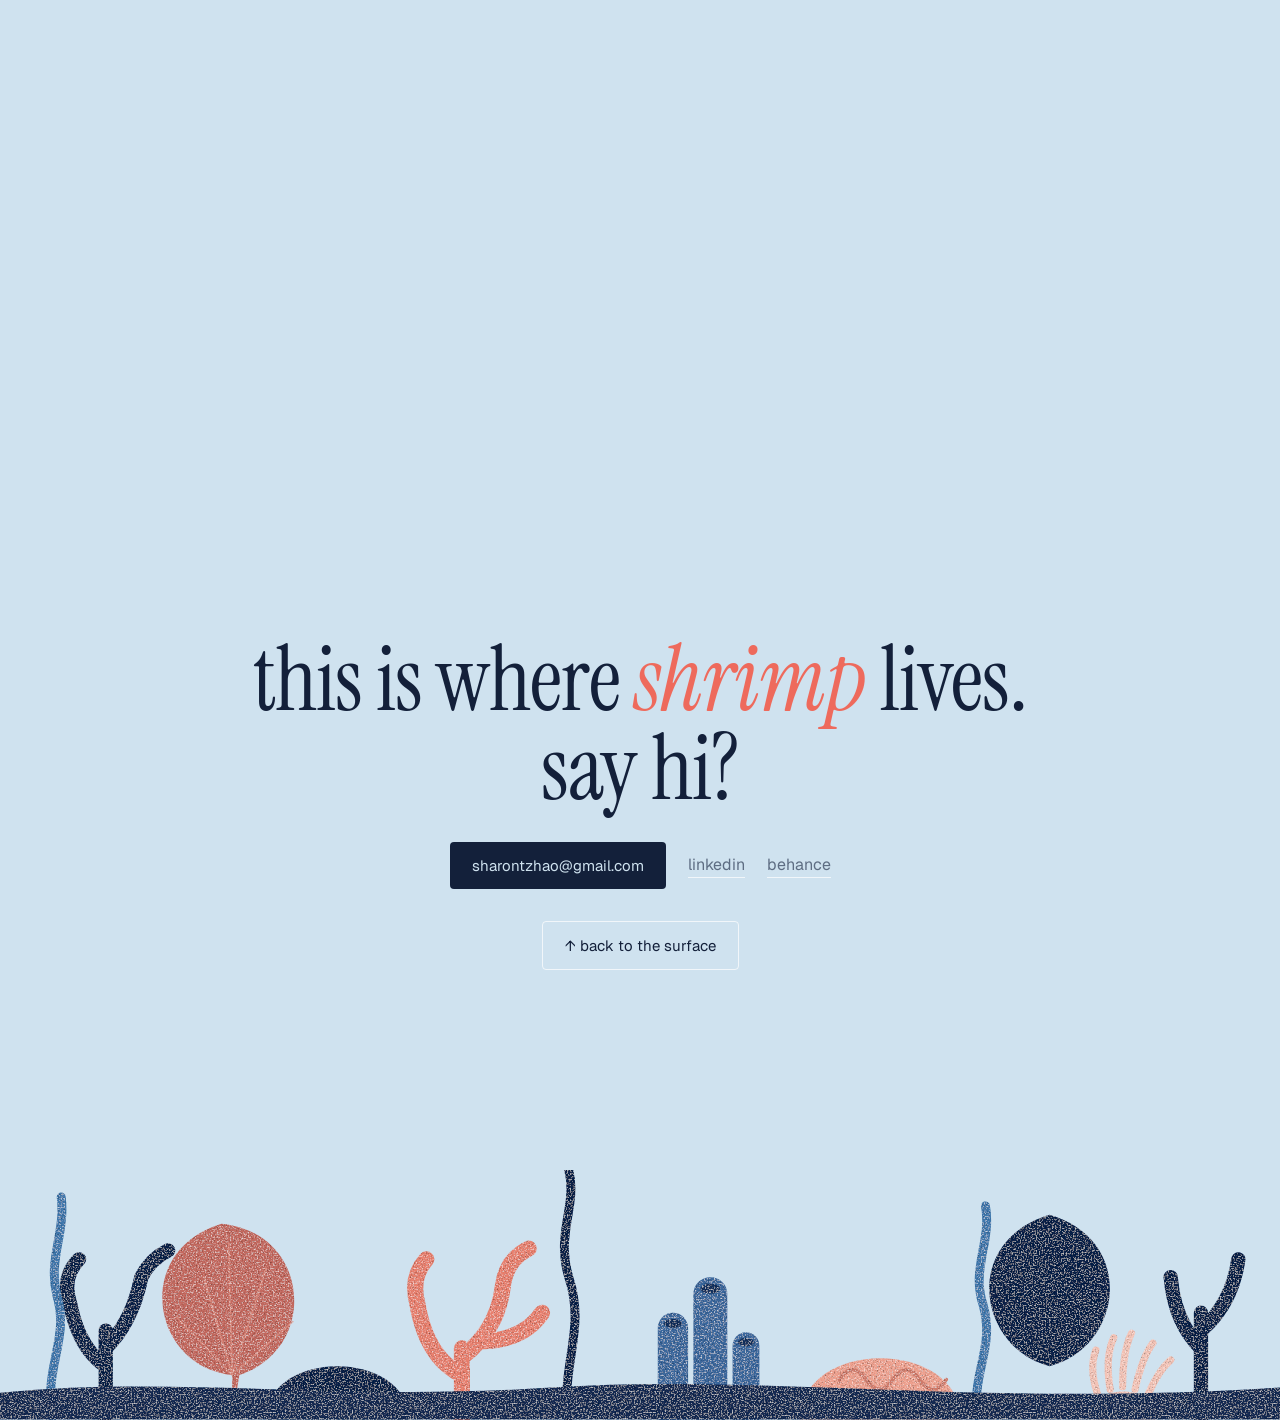
==== commit 2b65e8c7: "Fix GA ID placeholder check (real IDs can contain X) Co-Authored-By: Claude Opus 5.5 <noreply@anthro" ====
--- a/index.html
+++ b/index.html
@@ -9,7 +9,7 @@
   <link rel="preconnect" href="https://fonts.gstatic.com" crossorigin />
   <link href="https://fonts.googleapis.com/css2?family=Instrument+Serif:ital@0;1&family=Geist:wght@400;500&family=Geist+Mono:wght@400;500&display=swap" rel="stylesheet" />
   <link rel="icon" href="data:image/svg+xml,%3Csvg xmlns='http://www.w3.org/2000/svg' viewBox='0 0 100 100'%3E%3Cpath d='M76,28.1 A34 34 0 1 0 68,78.8 A6.8 6.8 0 0 0 57.9,69.7 A15 15 0 1 1 61.5,47.4 A12.1 12.1 0 0 0 76,28.1 Z' fill='%23ff8c78'/%3E%3C/svg%3E" />
-  <link rel="stylesheet" href="style.css" />
+  <link rel="stylesheet" href="style.css?v=4" />
 </head>
 <body>
 
@@ -346,7 +346,7 @@
     </defs>
   </svg>
 
-  <script src="main.js"></script>
-  <script src="analytics.js"></script>
+  <script src="main.js?v=4"></script>
+  <script src="analytics.js?v=4"></script>
 </body>
 </html>
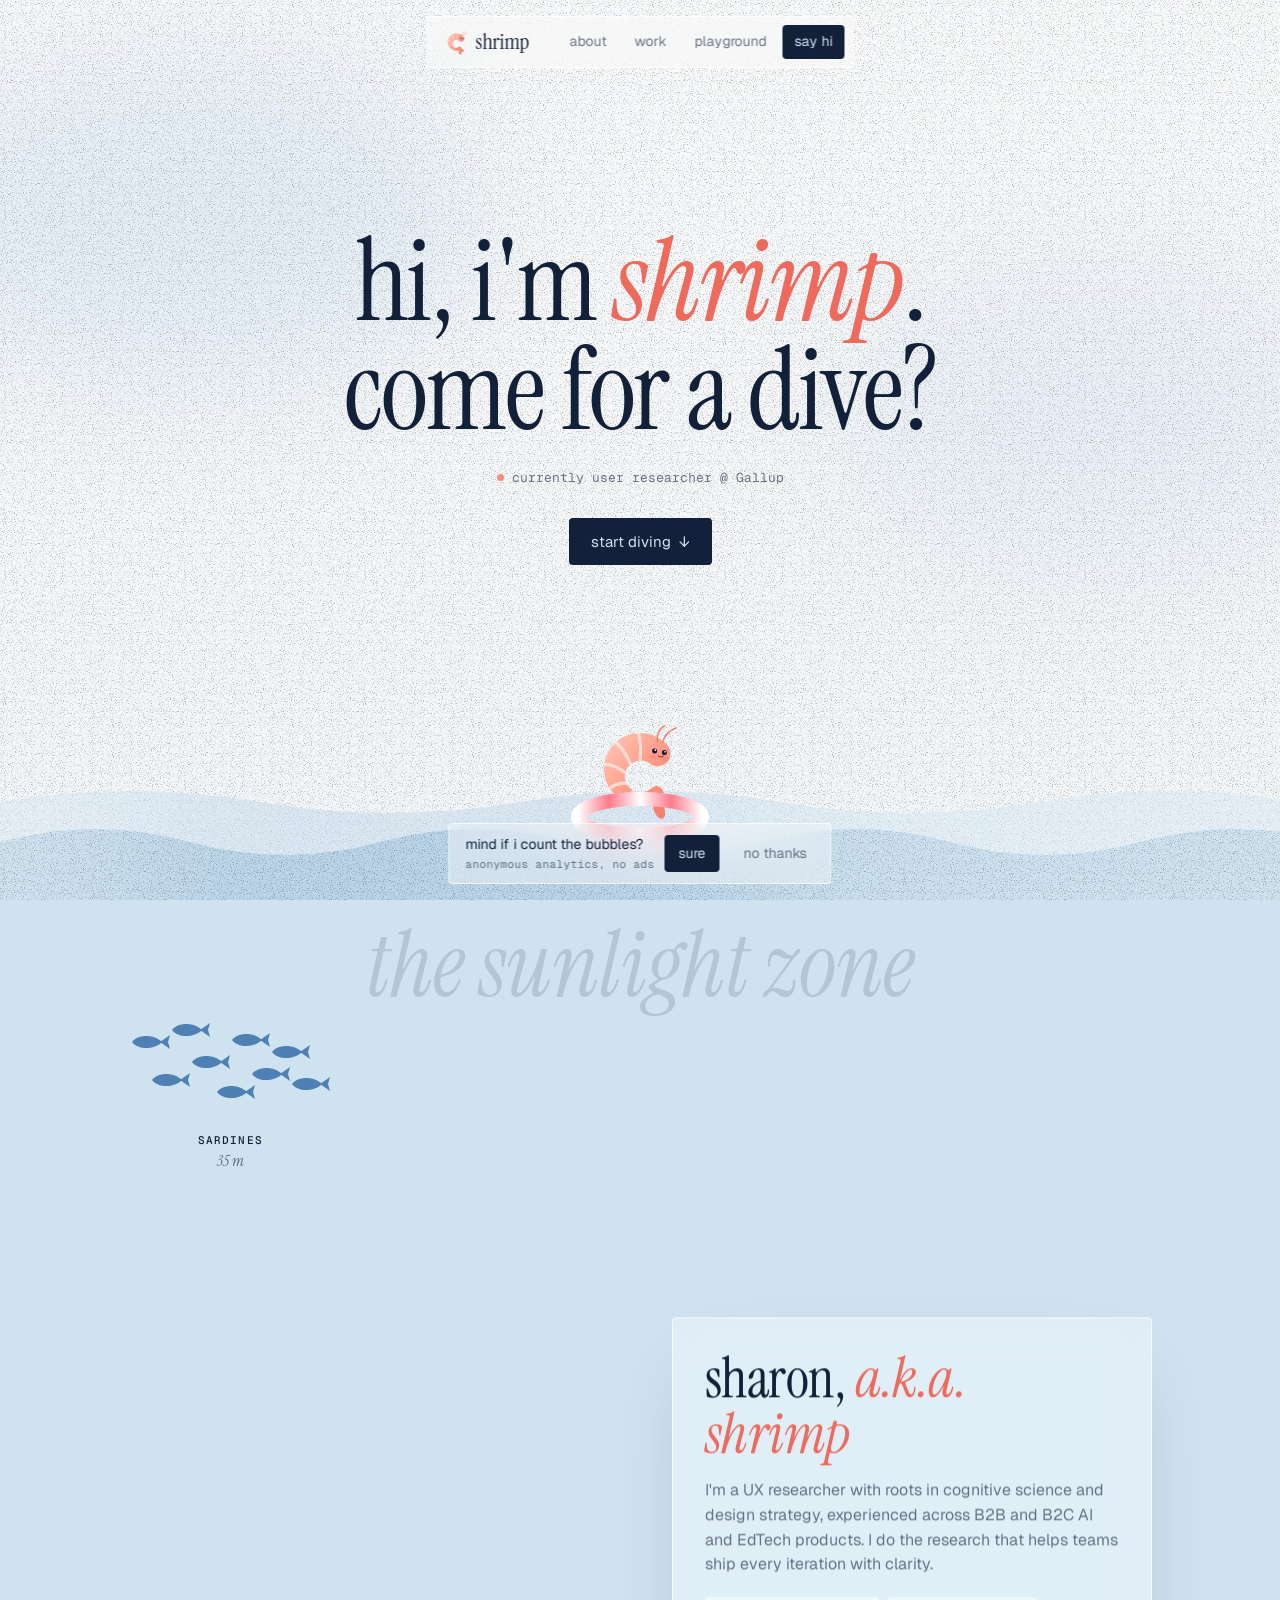
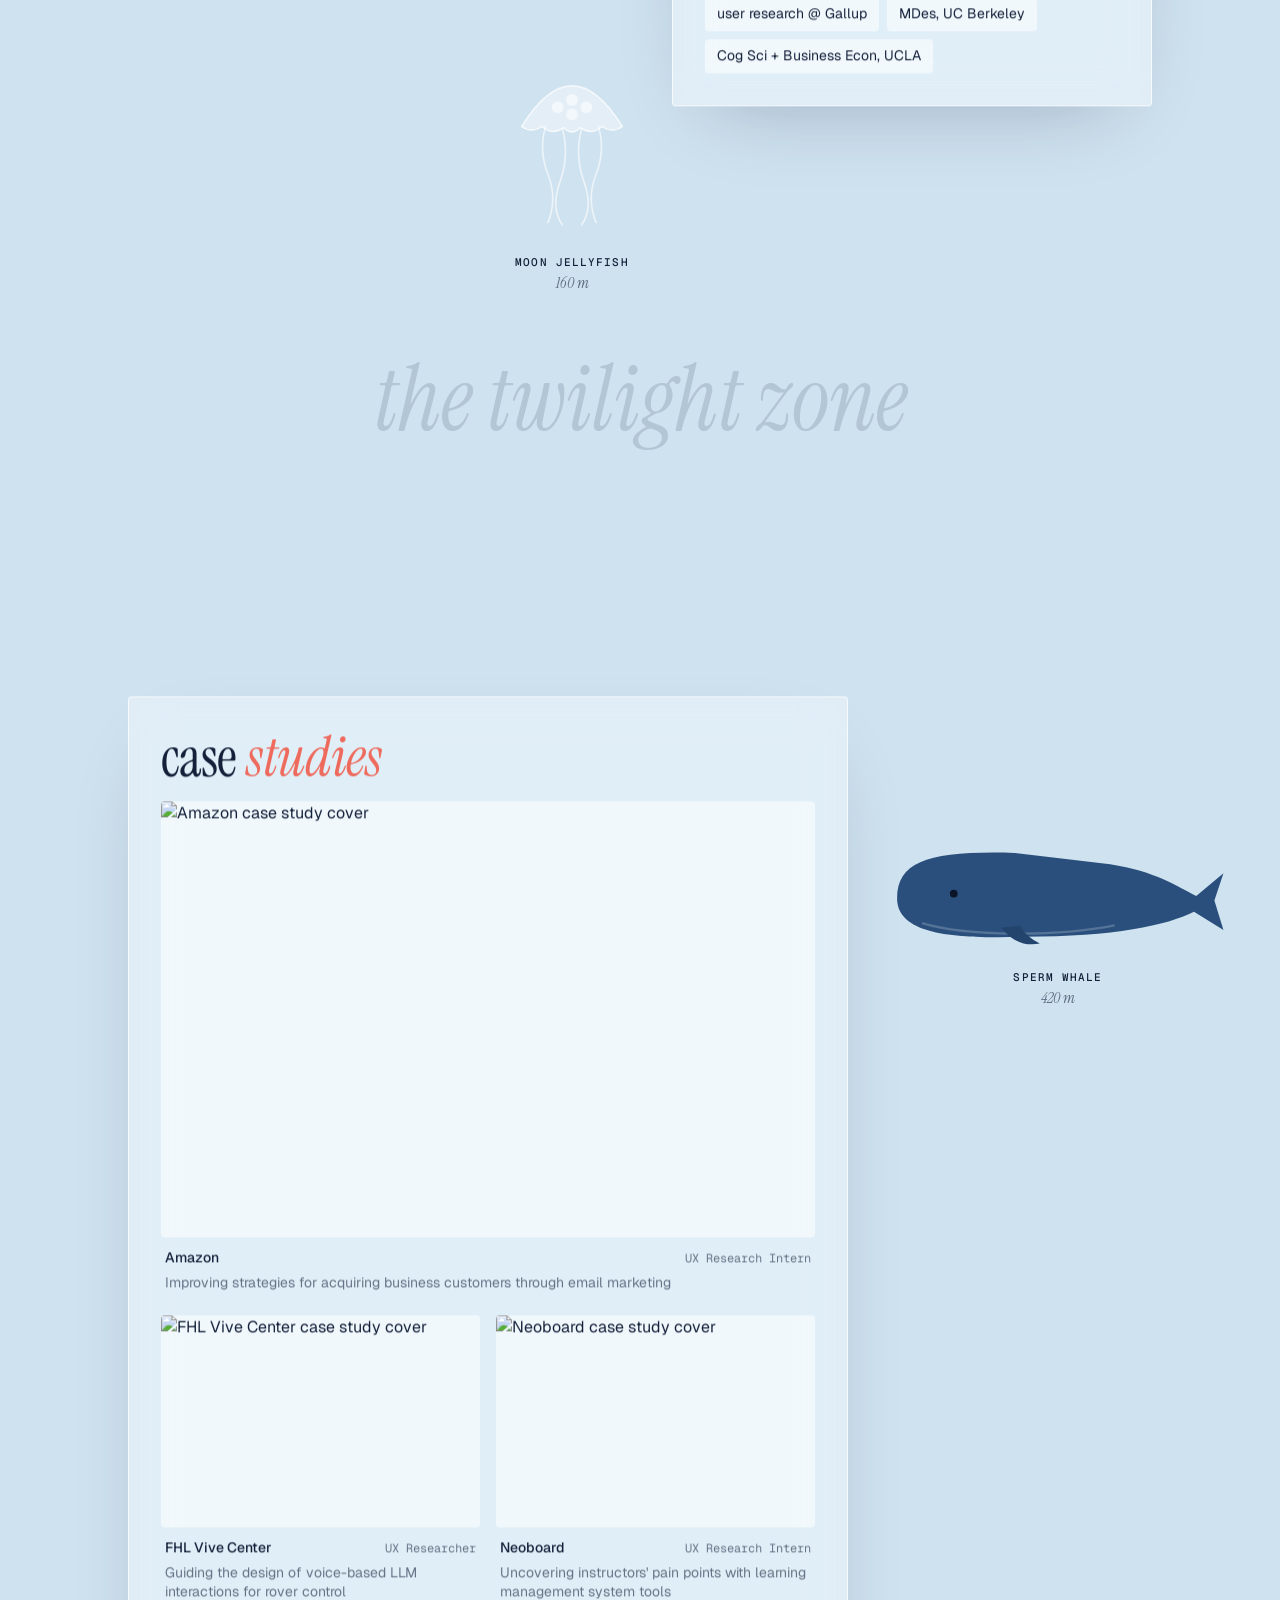
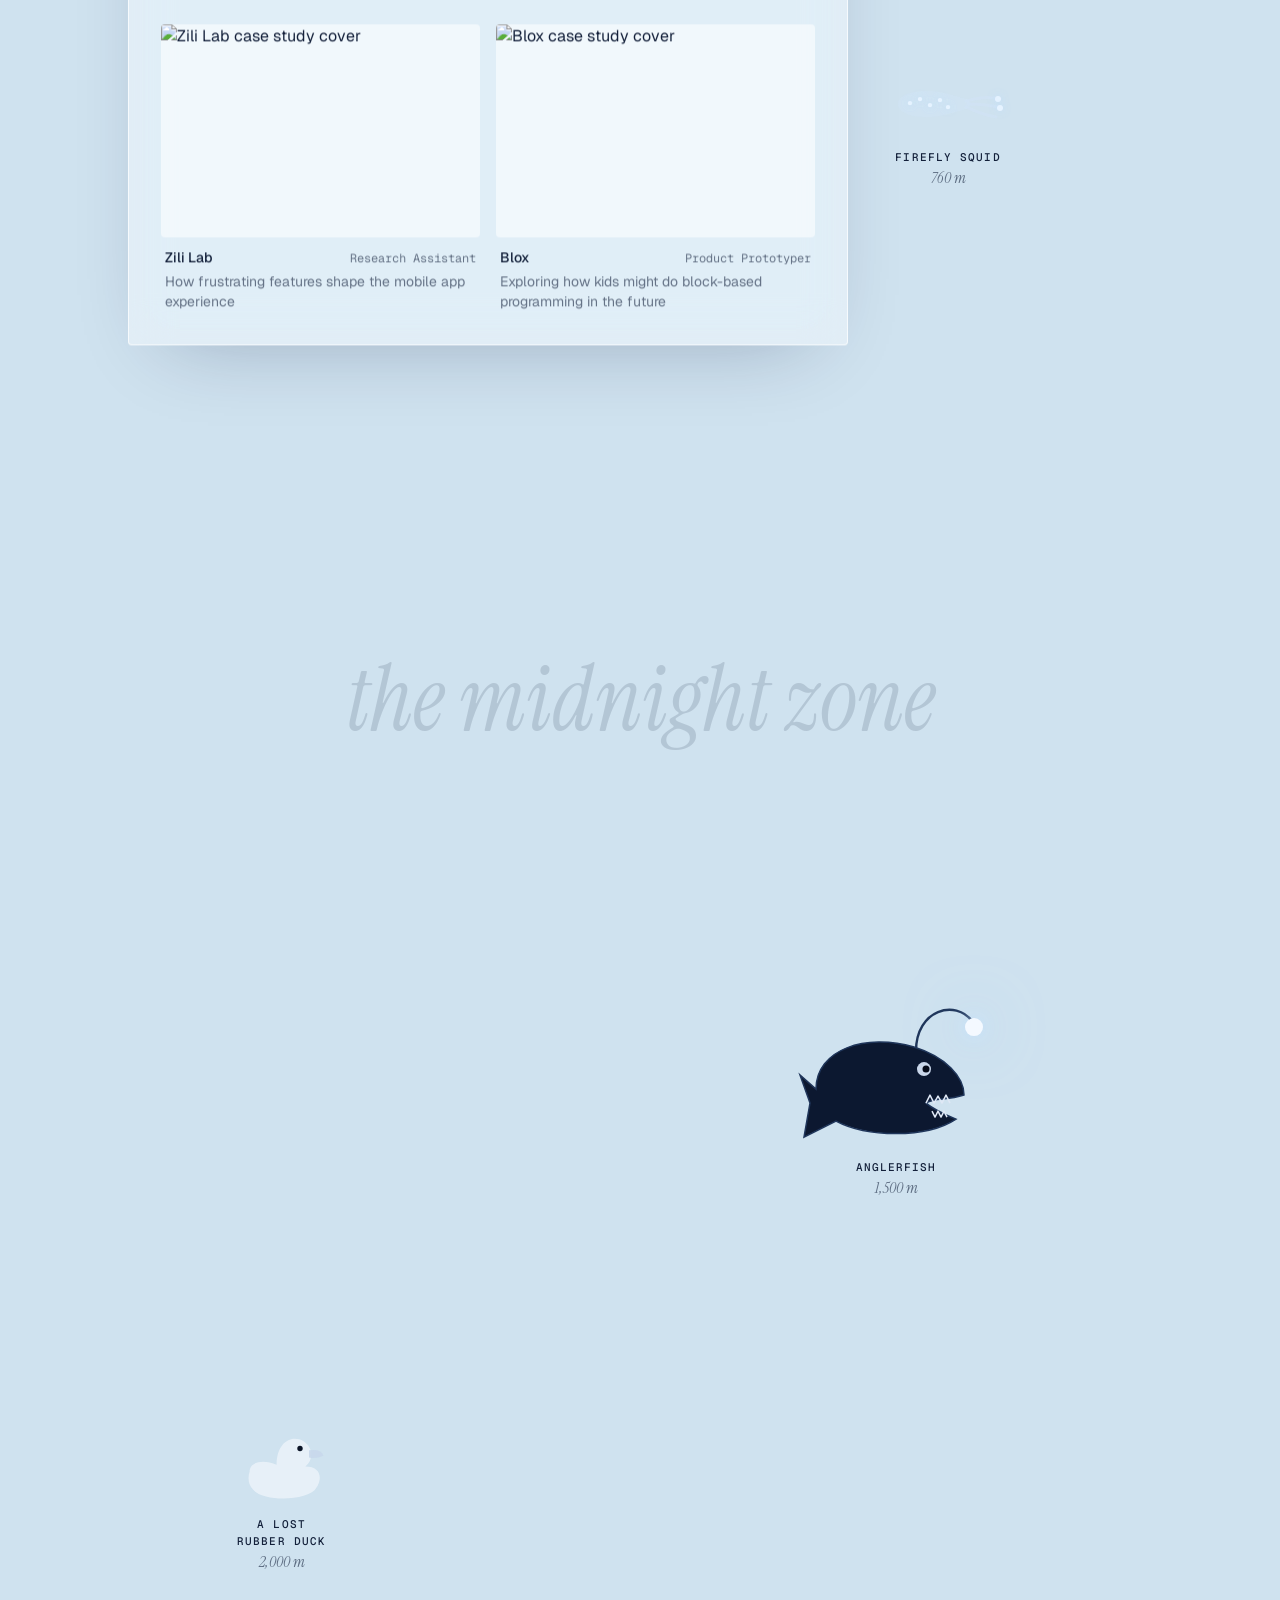
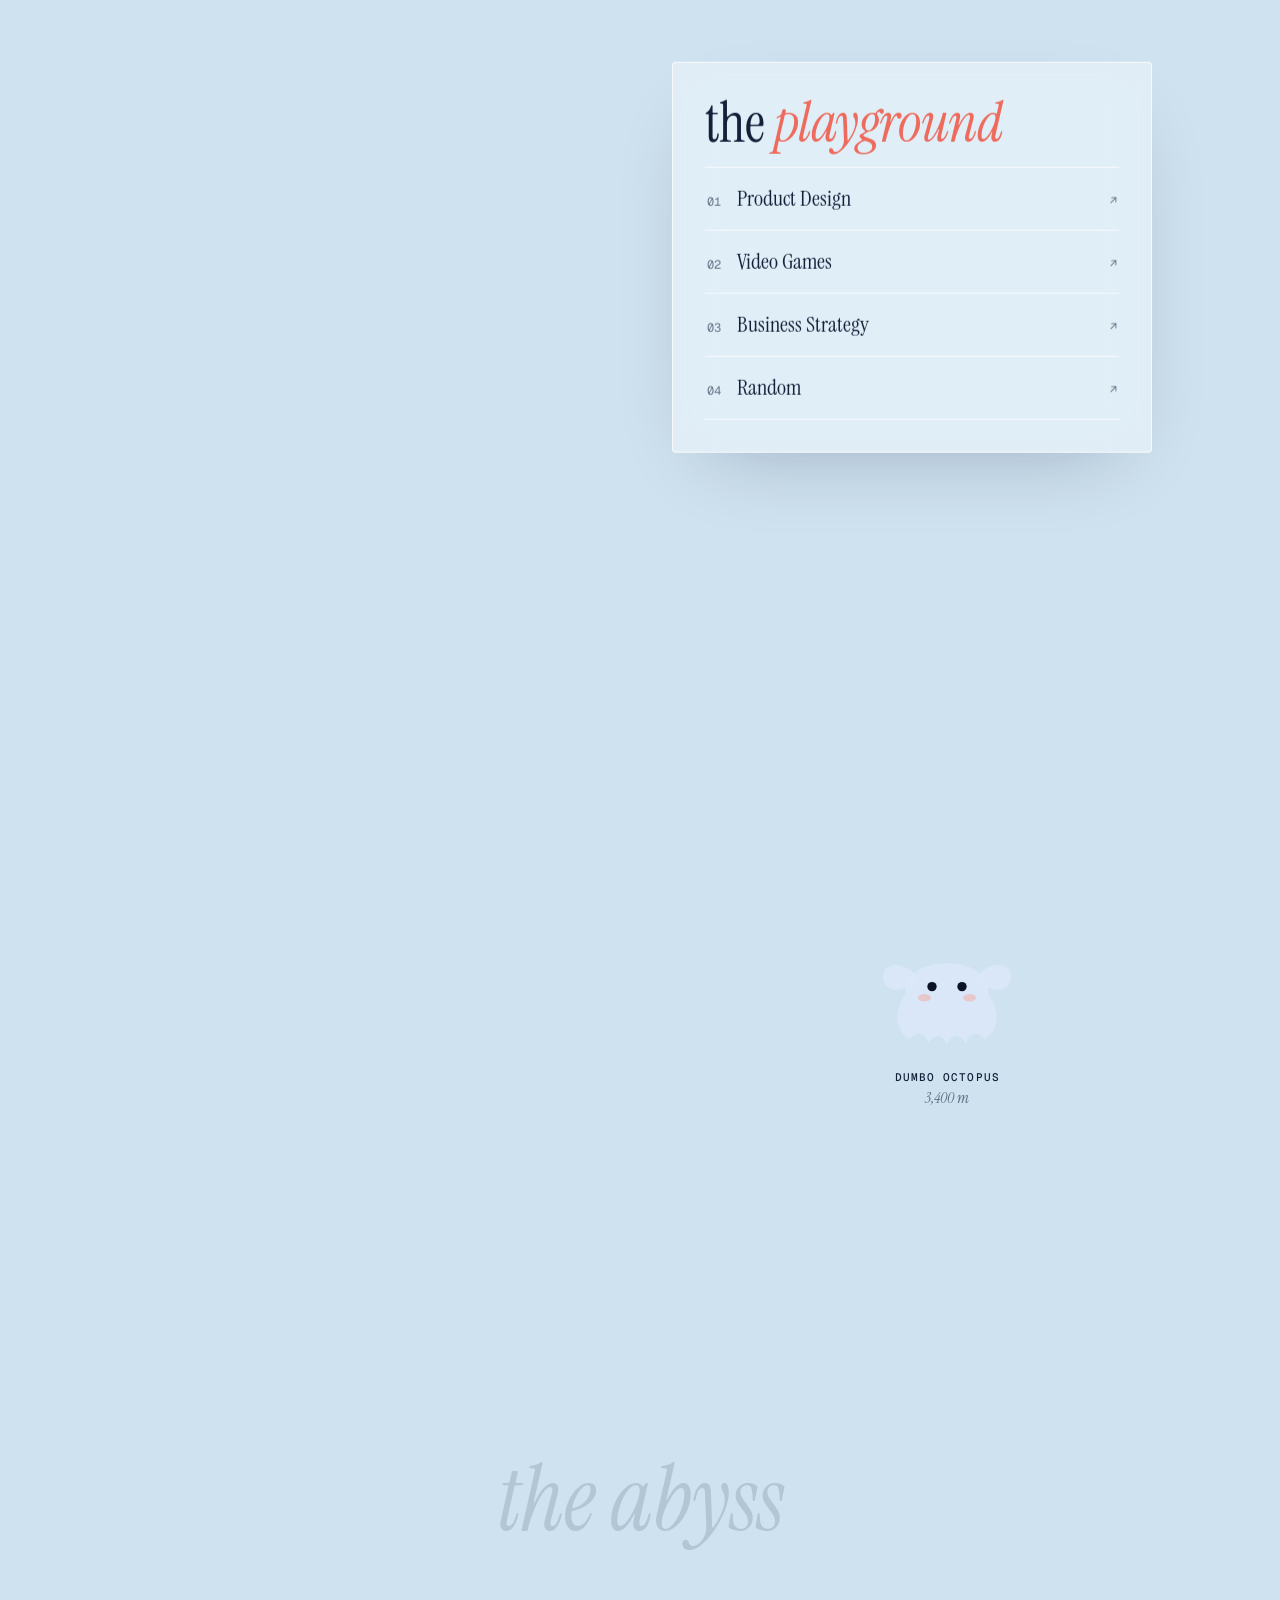
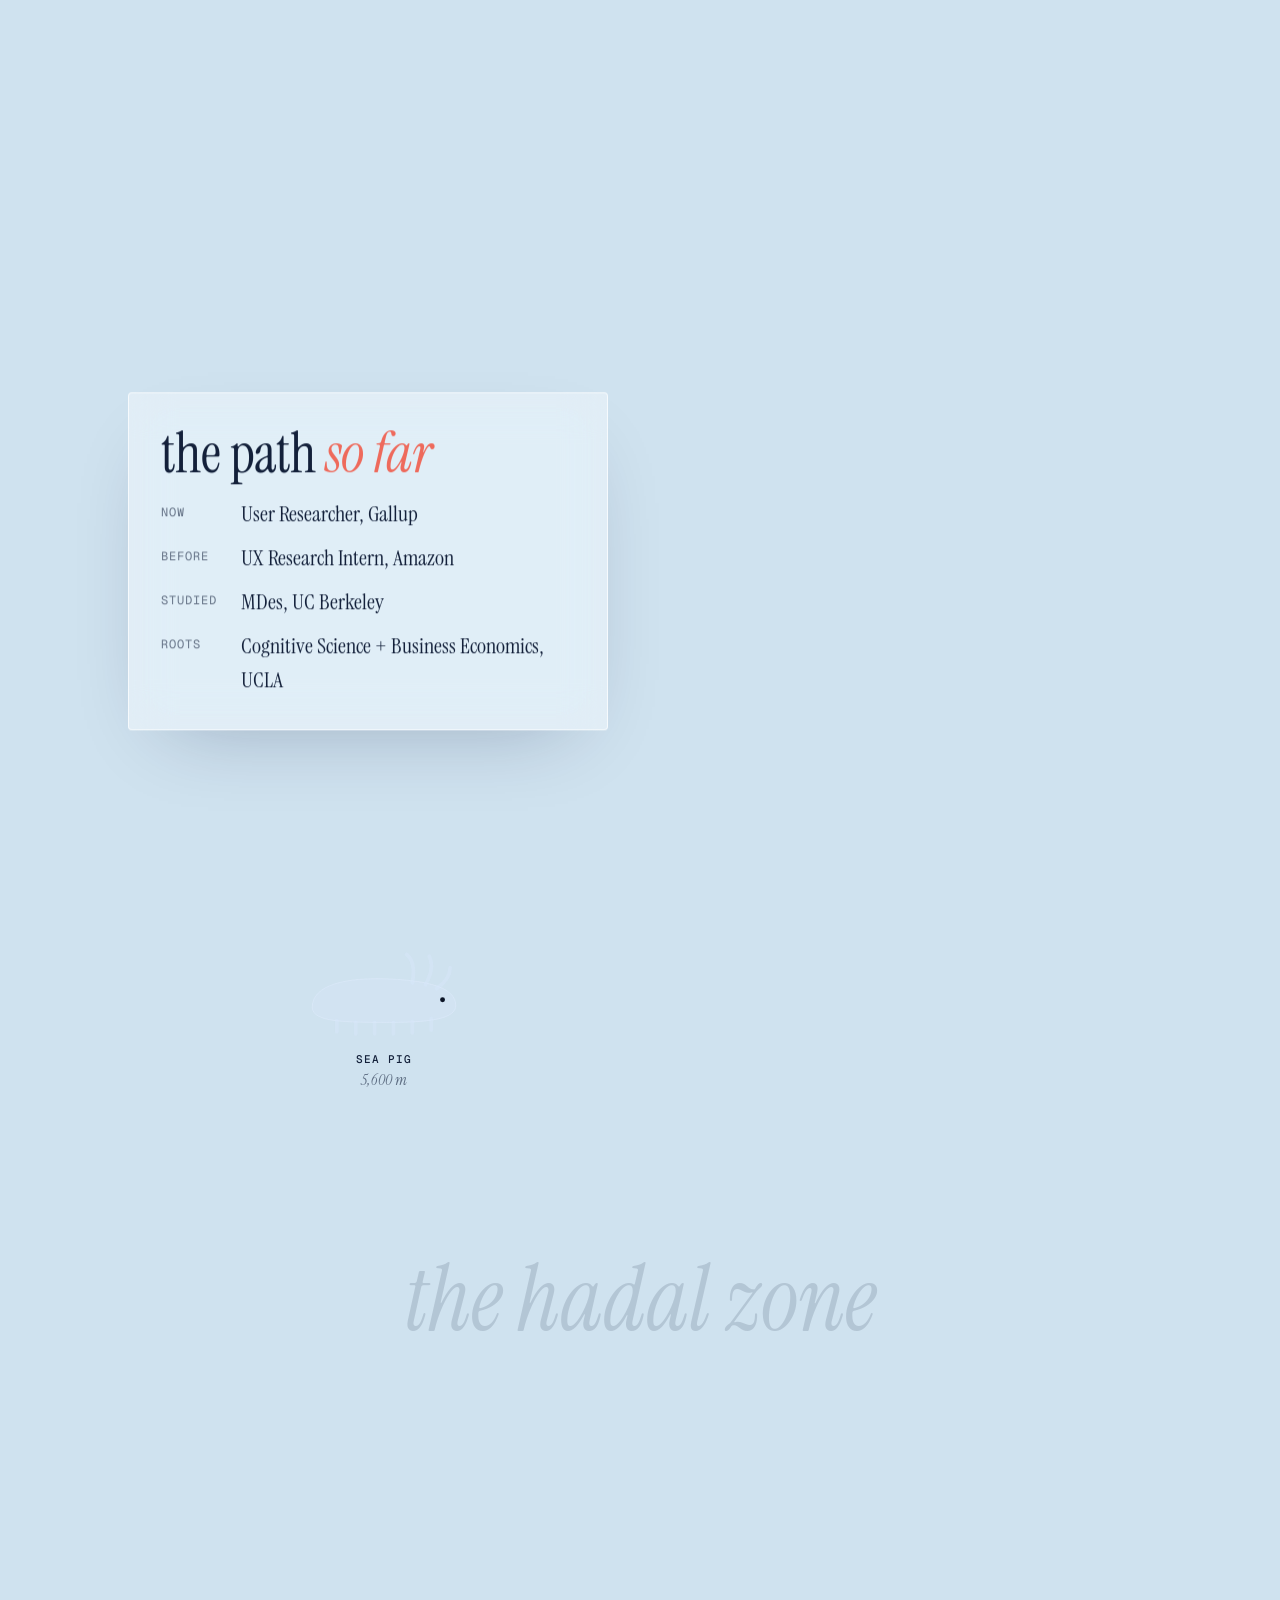
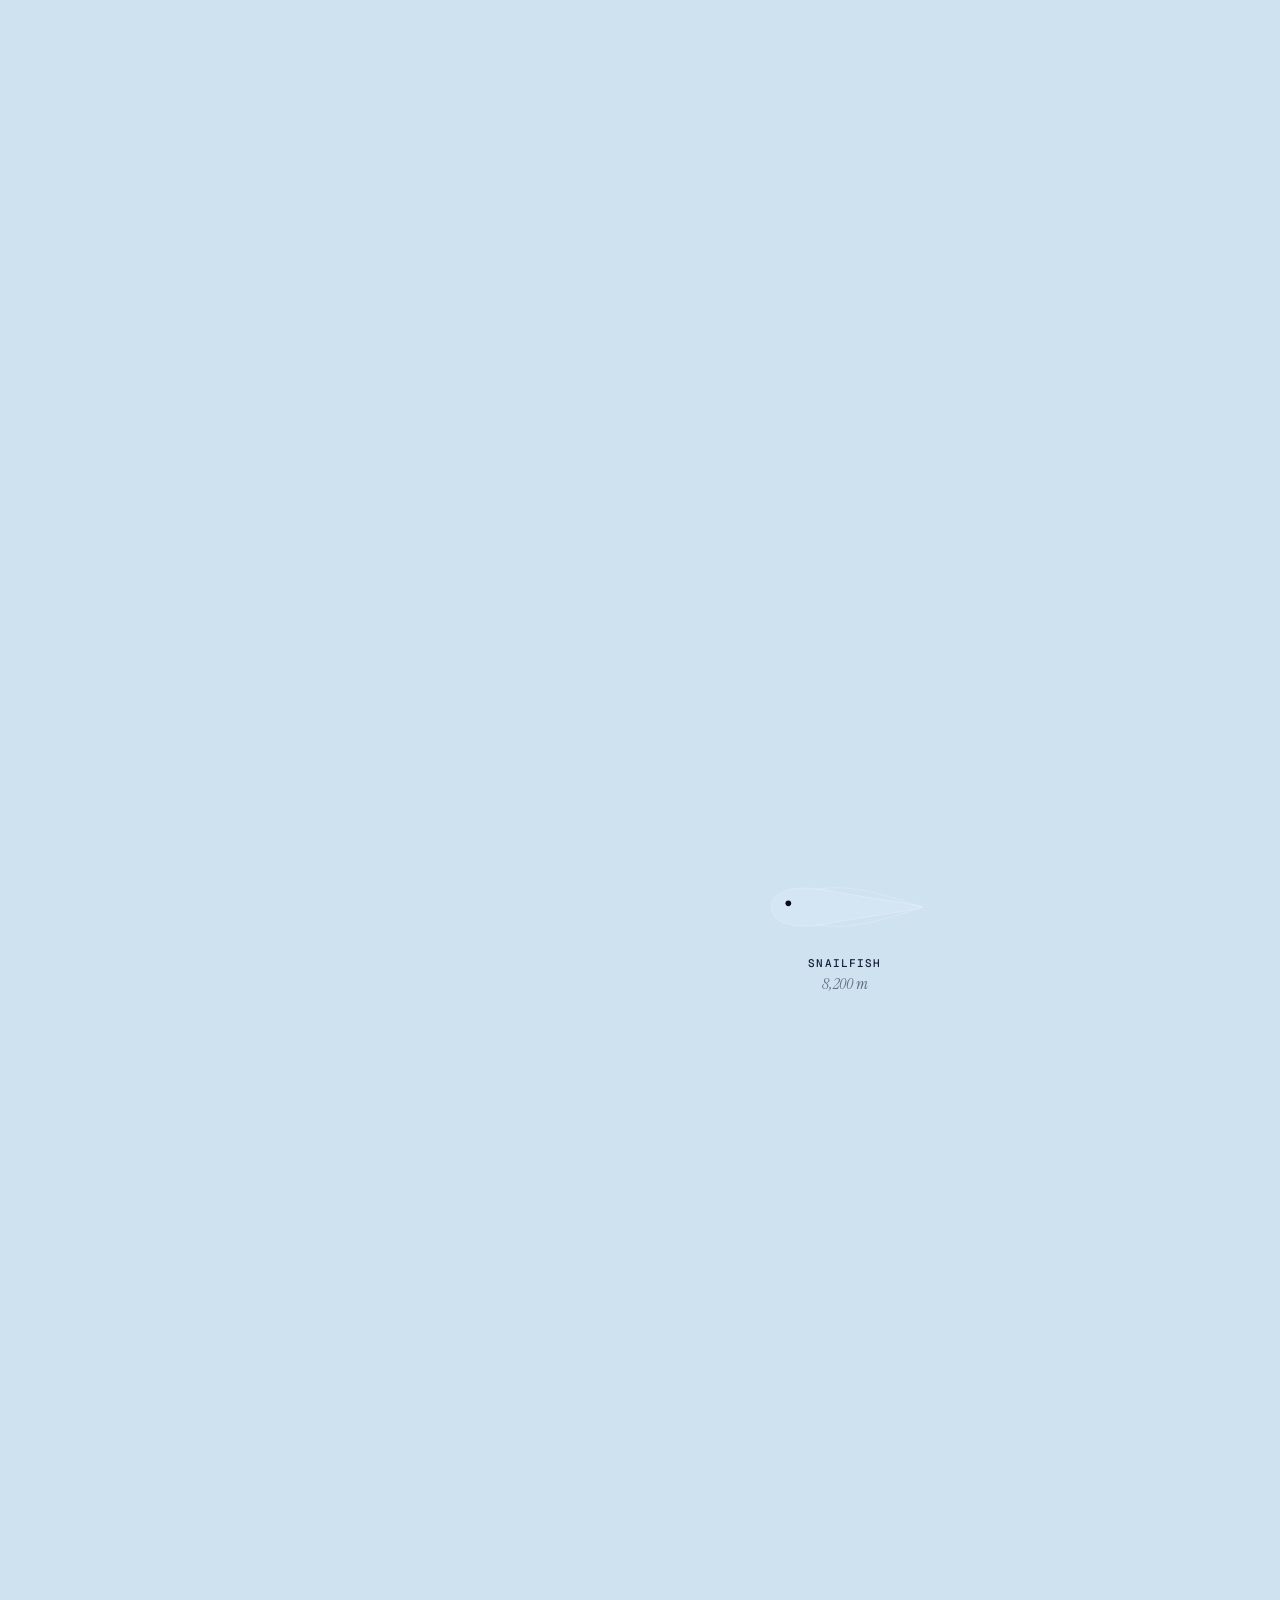
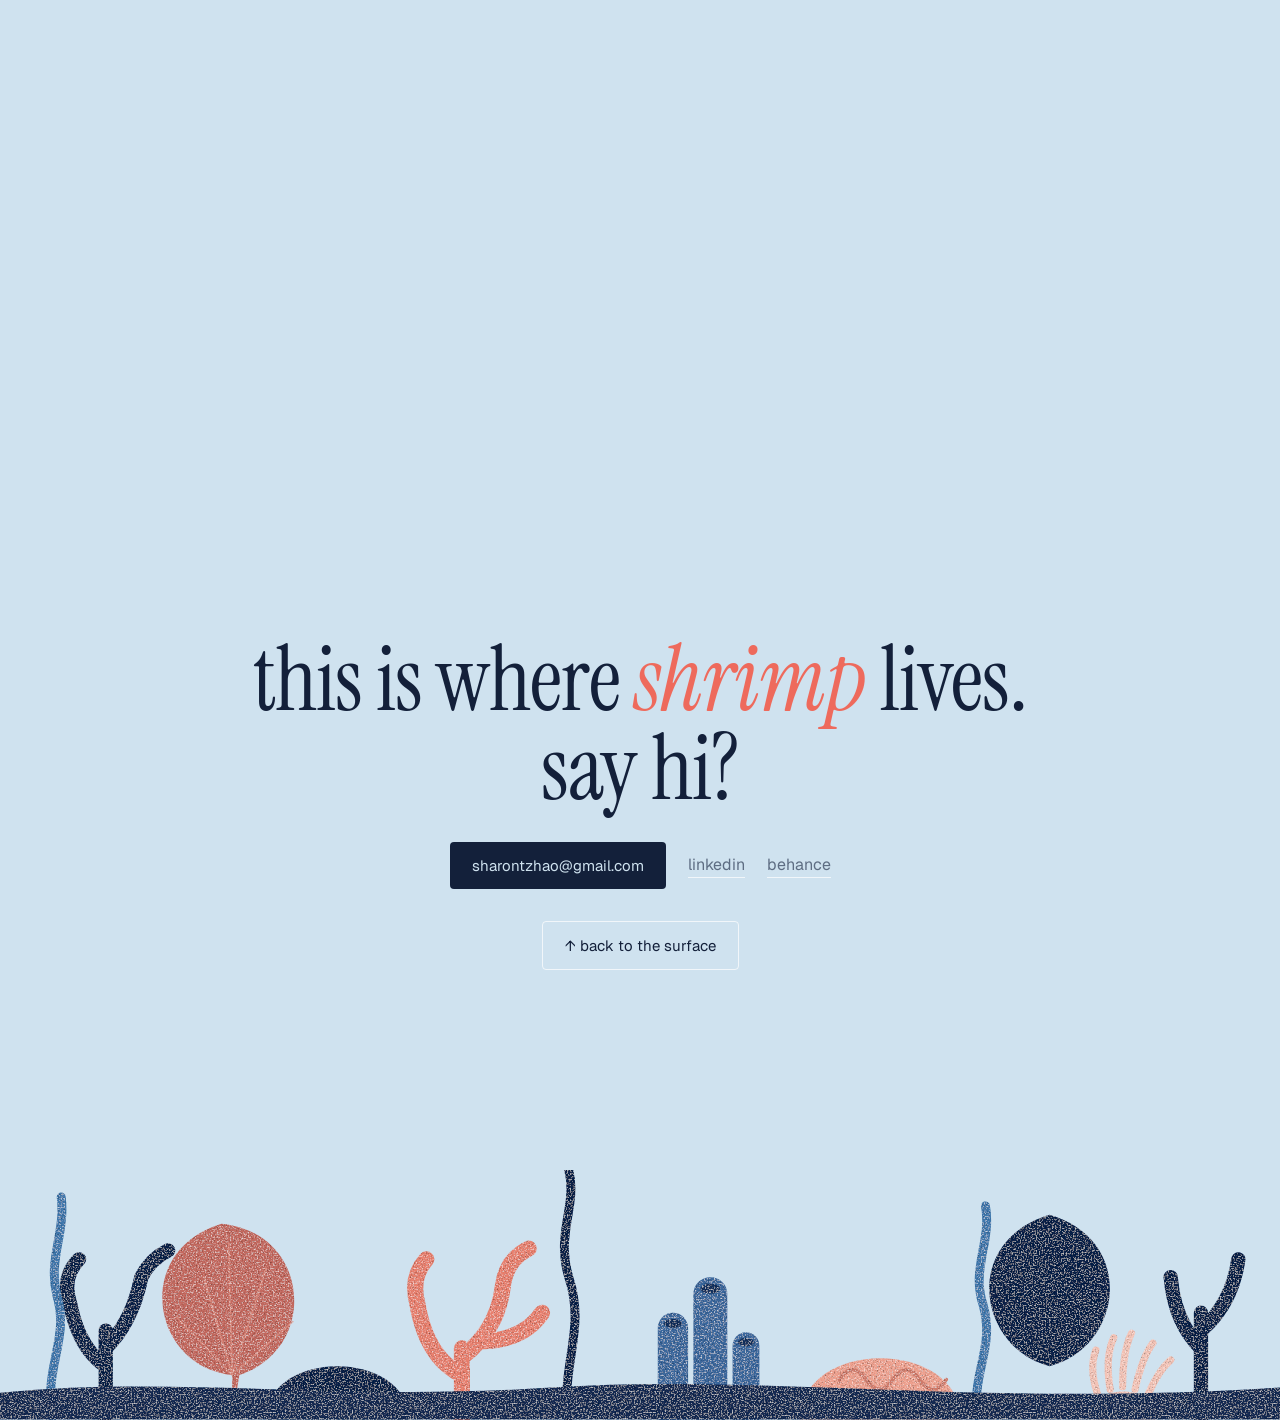
==== commit 77c0672a: "Turn on Microsoft Clarity Co-Authored-By: Claude Opus 5.5 <noreply@anthropic.com>" ====
--- a/index.html
+++ b/index.html
@@ -9,7 +9,7 @@
   <link rel="preconnect" href="https://fonts.gstatic.com" crossorigin />
   <link href="https://fonts.googleapis.com/css2?family=Instrument+Serif:ital@0;1&family=Geist:wght@400;500&family=Geist+Mono:wght@400;500&display=swap" rel="stylesheet" />
   <link rel="icon" href="data:image/svg+xml,%3Csvg xmlns='http://www.w3.org/2000/svg' viewBox='0 0 100 100'%3E%3Cpath d='M76,28.1 A34 34 0 1 0 68,78.8 A6.8 6.8 0 0 0 57.9,69.7 A15 15 0 1 1 61.5,47.4 A12.1 12.1 0 0 0 76,28.1 Z' fill='%23ff8c78'/%3E%3C/svg%3E" />
-  <link rel="stylesheet" href="style.css?v=4" />
+  <link rel="stylesheet" href="style.css?v=5" />
 </head>
 <body>
 
@@ -346,7 +346,7 @@
     </defs>
   </svg>
 
-  <script src="main.js?v=4"></script>
-  <script src="analytics.js?v=4"></script>
+  <script src="main.js?v=5"></script>
+  <script src="analytics.js?v=5"></script>
 </body>
 </html>
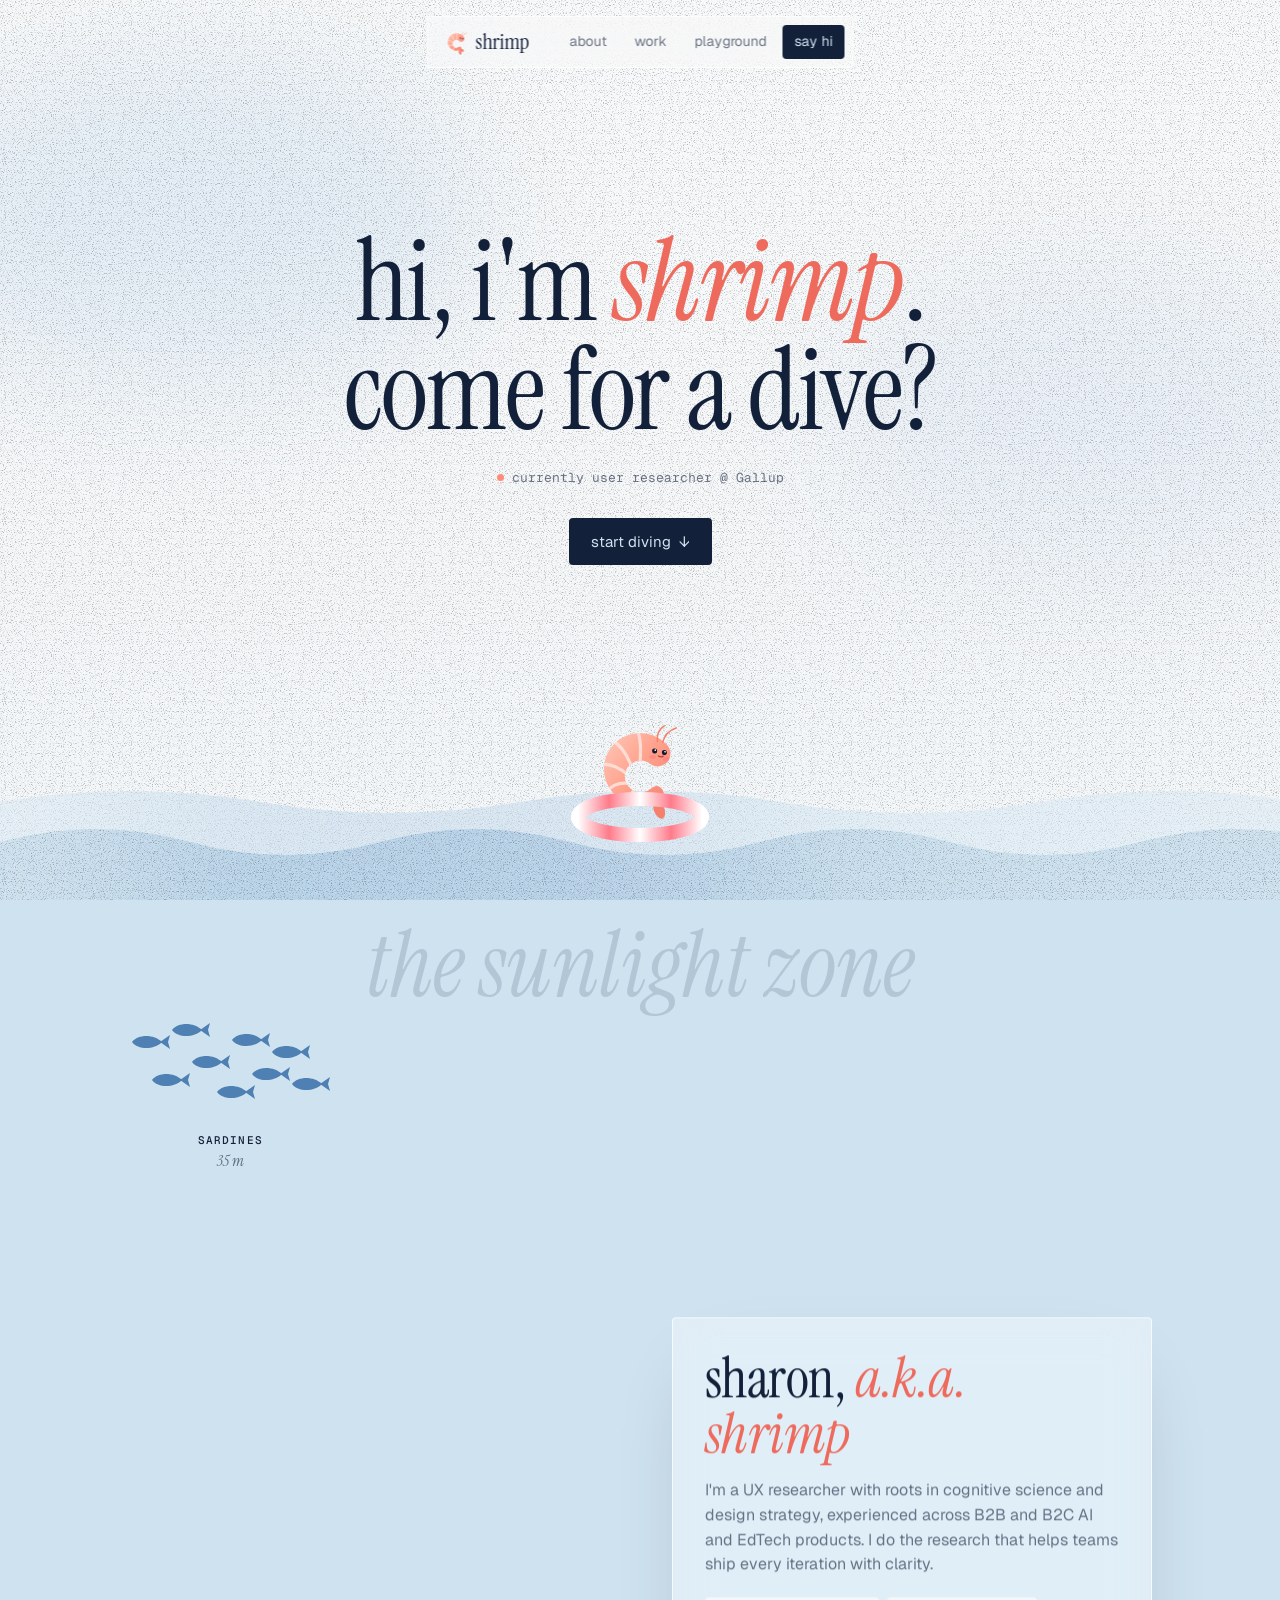
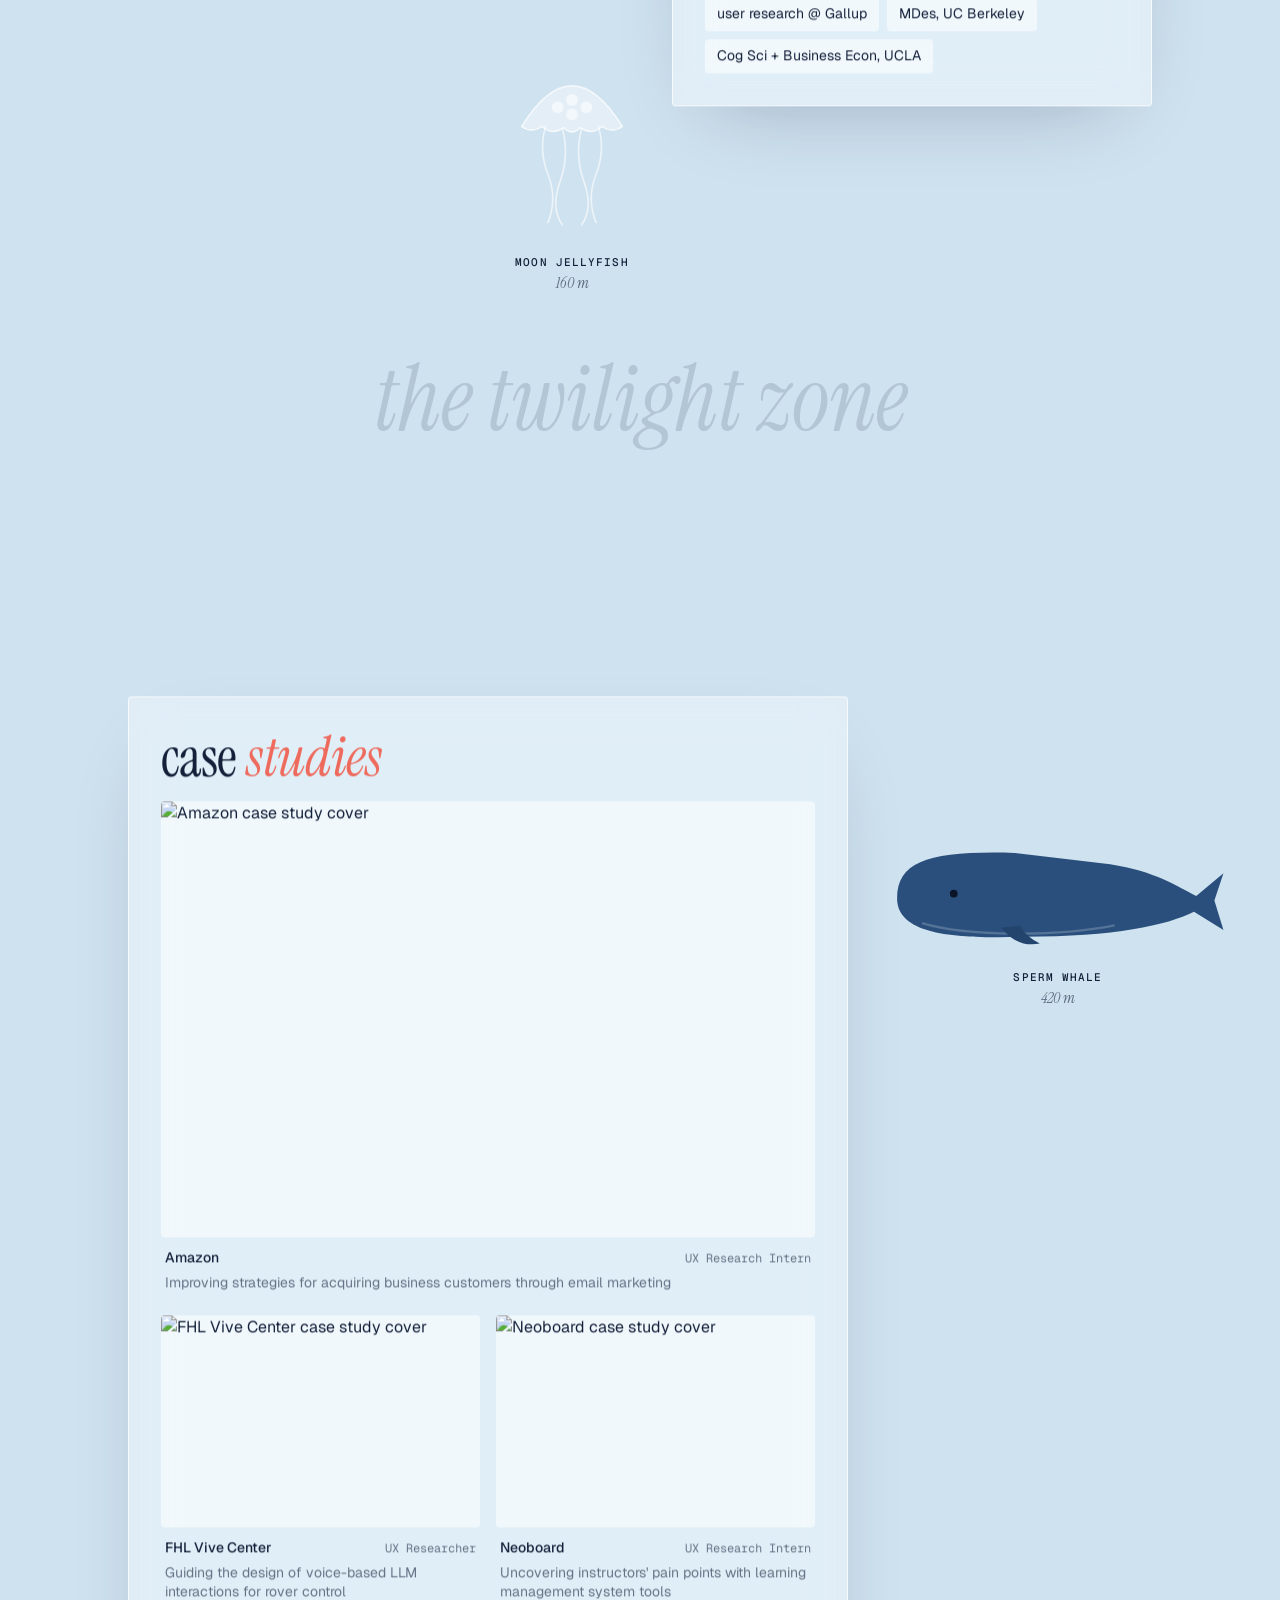
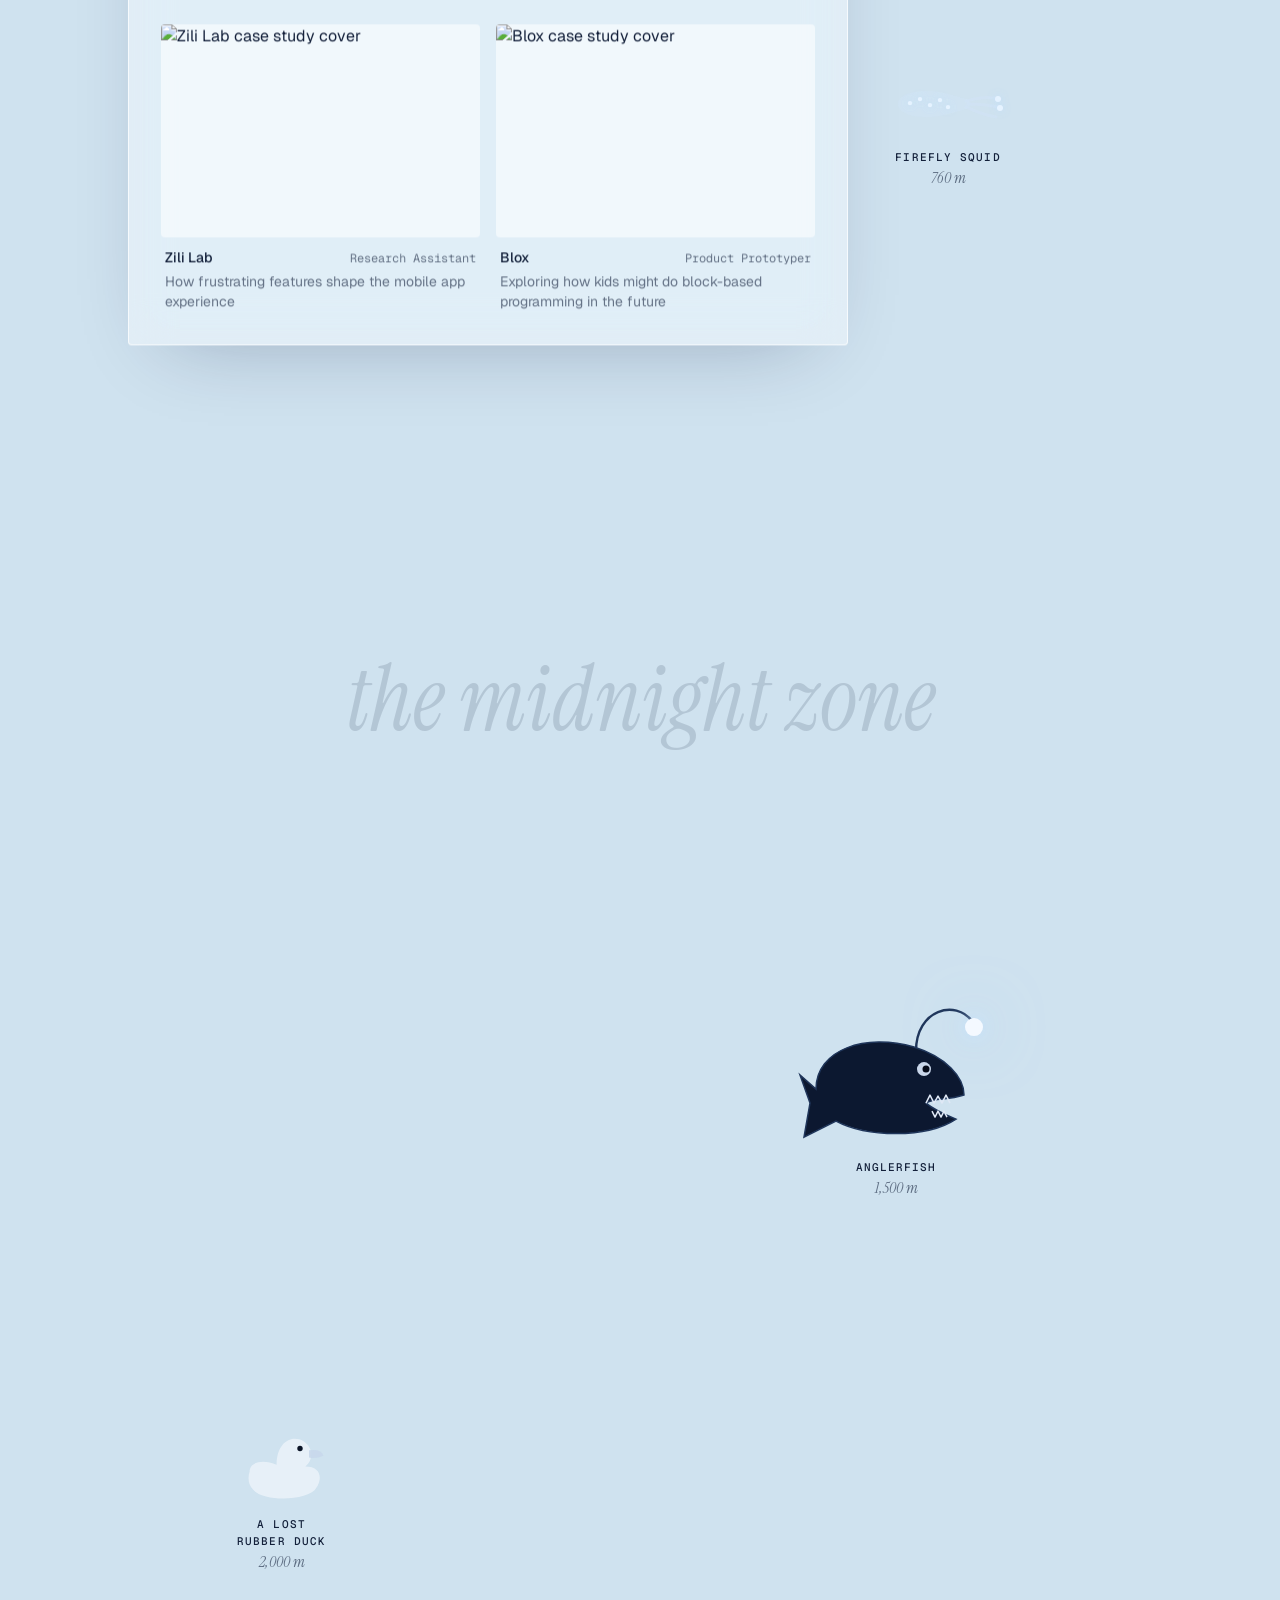
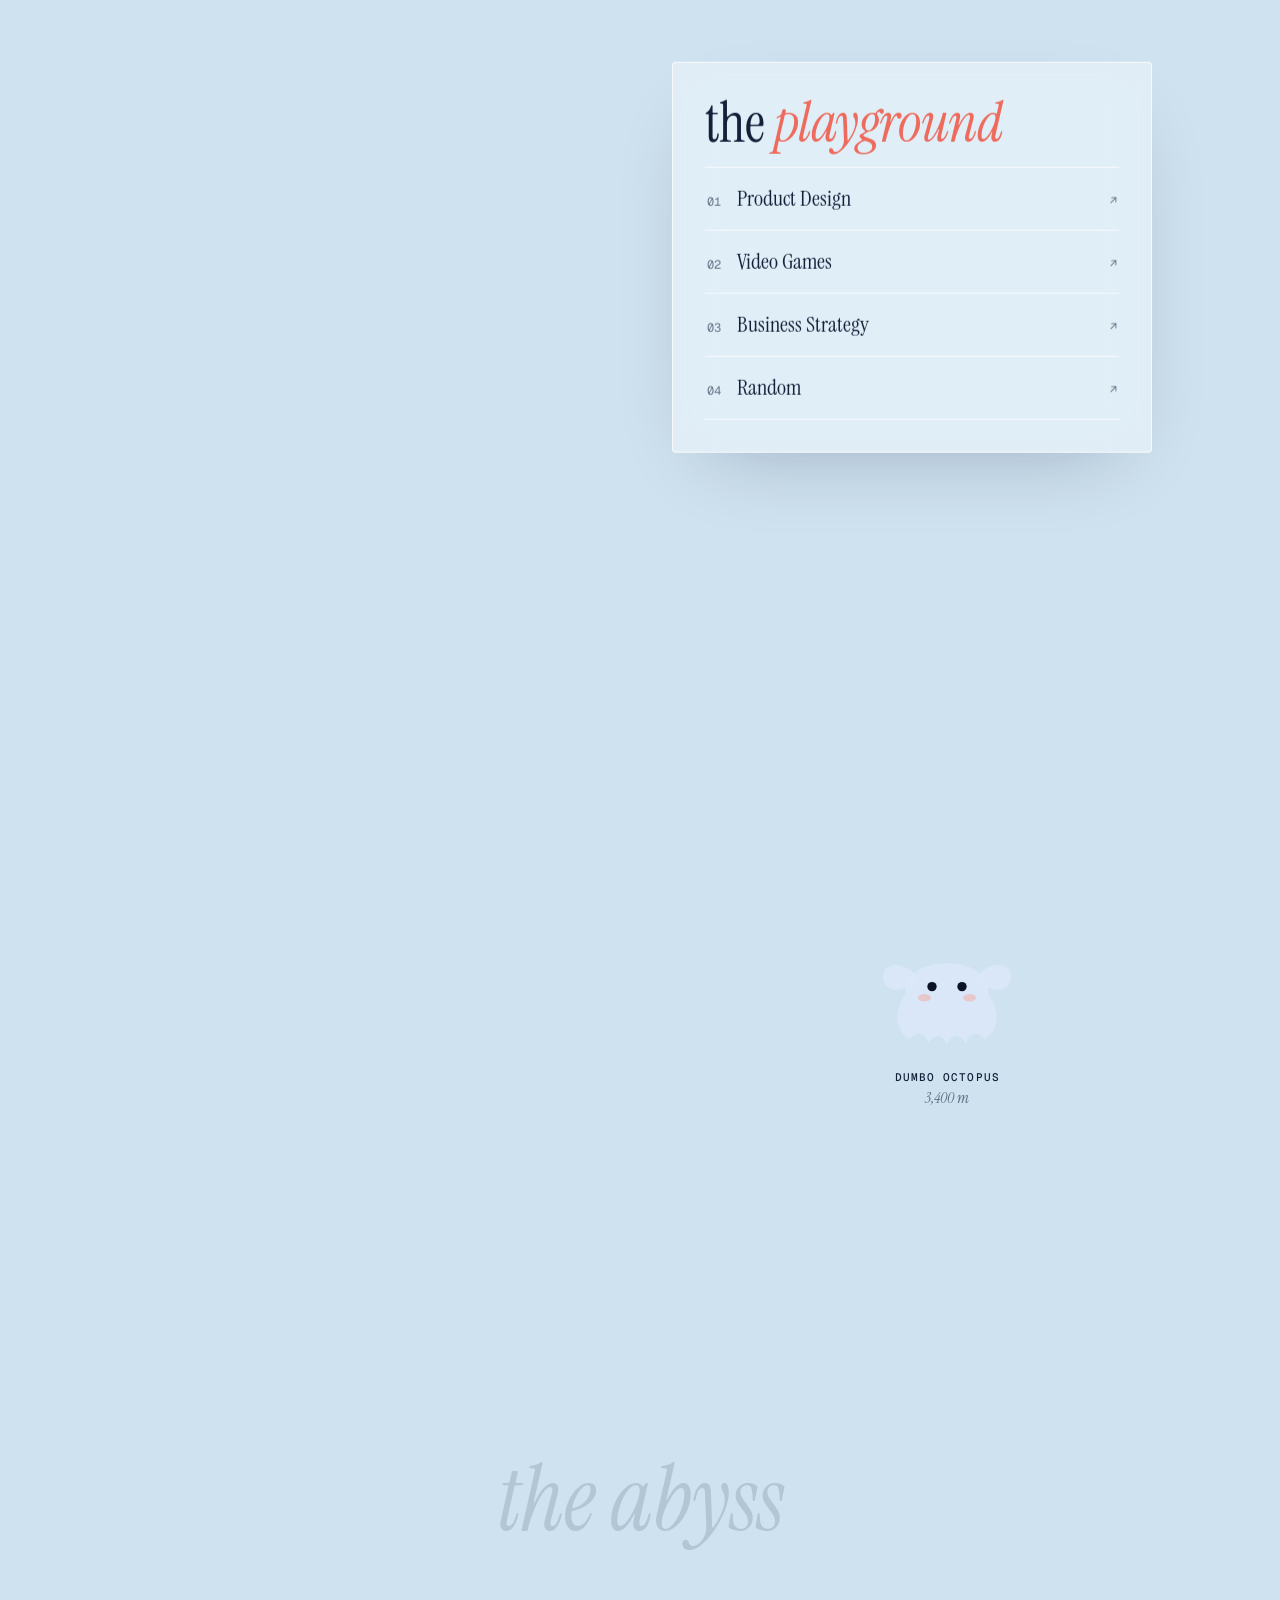
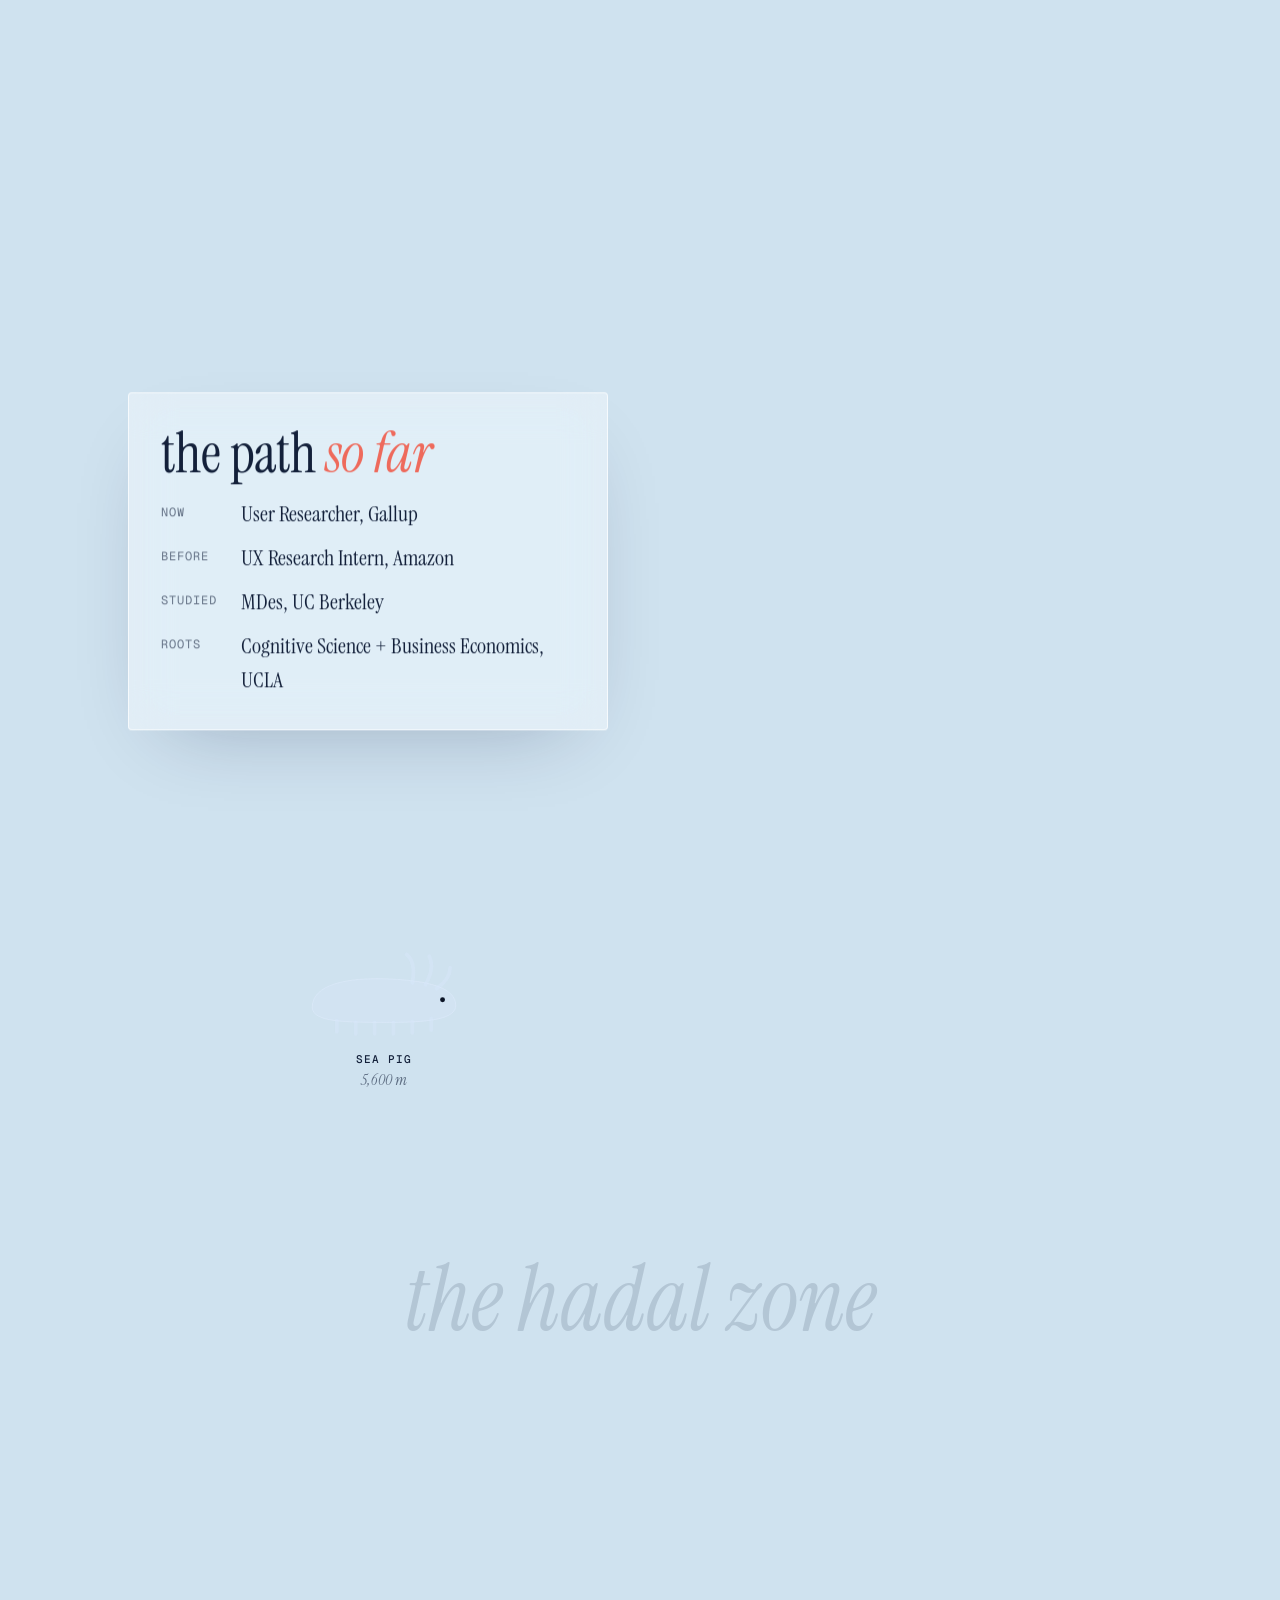
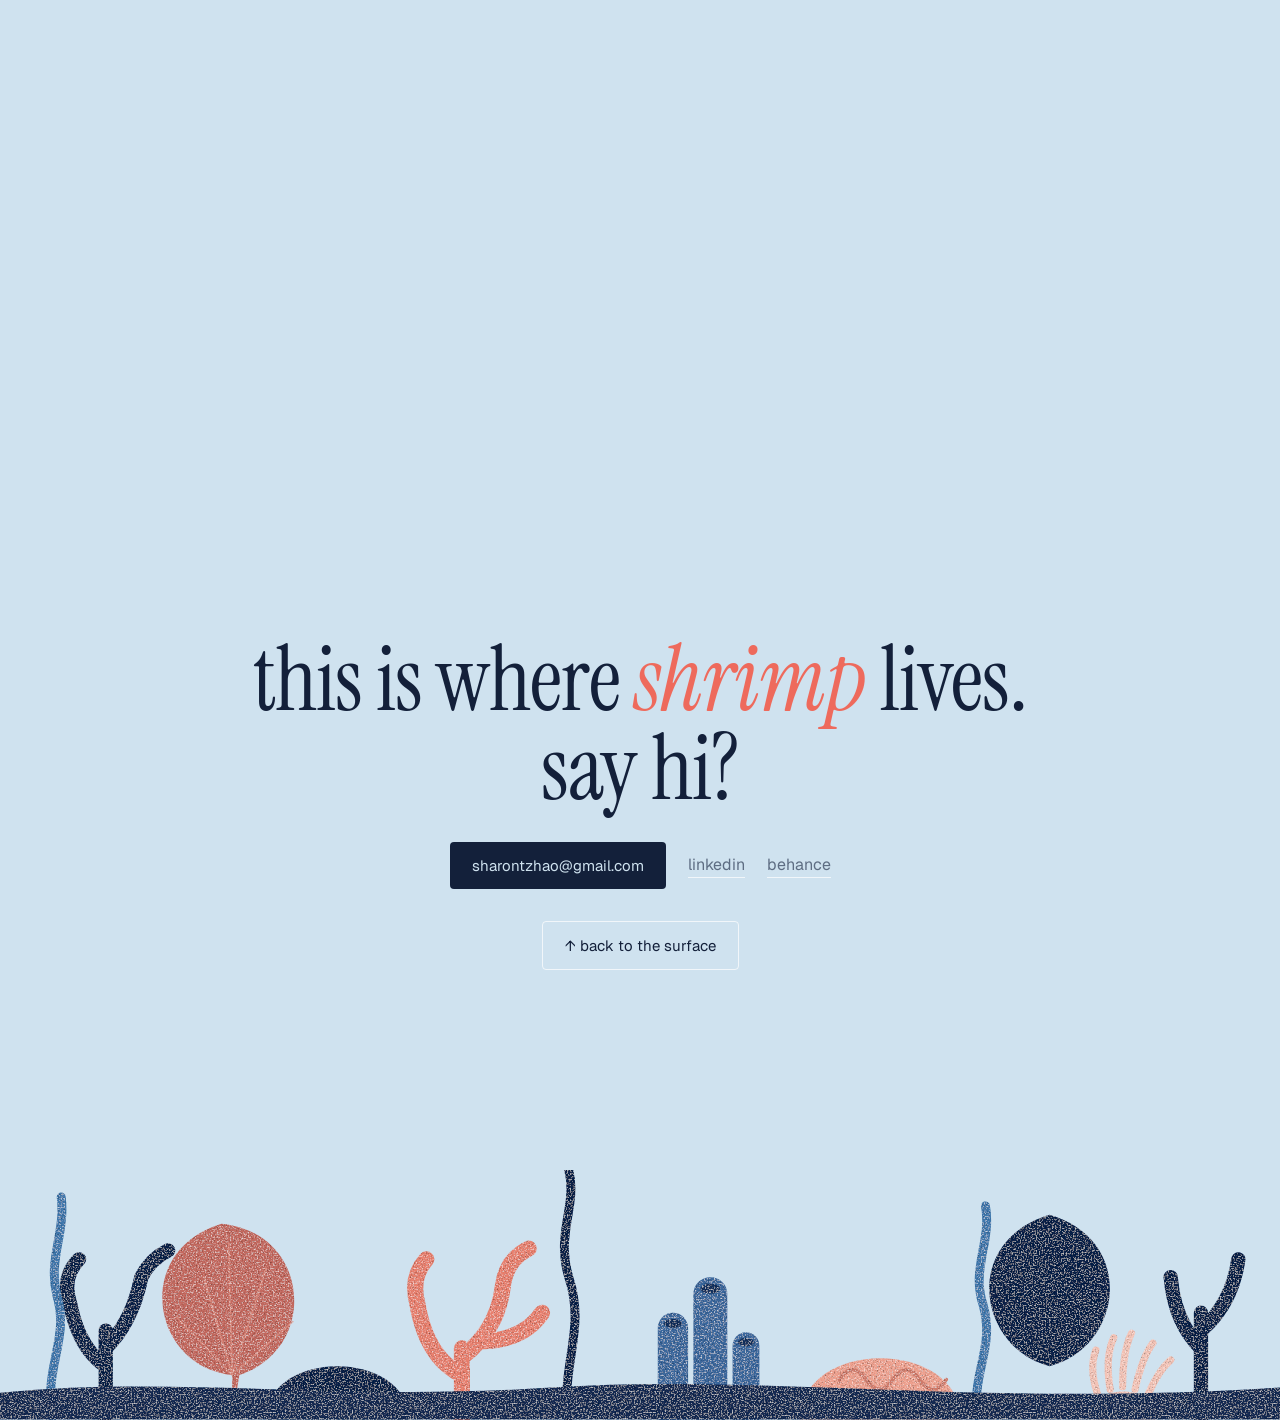
==== commit dd1c18dd: "Add /admin: analytics dashboard and content editor - content.json now holds the editable copy (statu" ====
--- a/index.html
+++ b/index.html
@@ -9,7 +9,7 @@
   <link rel="preconnect" href="https://fonts.gstatic.com" crossorigin />
   <link href="https://fonts.googleapis.com/css2?family=Instrument+Serif:ital@0;1&family=Geist:wght@400;500&family=Geist+Mono:wght@400;500&display=swap" rel="stylesheet" />
   <link rel="icon" href="data:image/svg+xml,%3Csvg xmlns='http://www.w3.org/2000/svg' viewBox='0 0 100 100'%3E%3Cpath d='M76,28.1 A34 34 0 1 0 68,78.8 A6.8 6.8 0 0 0 57.9,69.7 A15 15 0 1 1 61.5,47.4 A12.1 12.1 0 0 0 76,28.1 Z' fill='%23ff8c78'/%3E%3C/svg%3E" />
-  <link rel="stylesheet" href="style.css?v=5" />
+  <link rel="stylesheet" href="style.css?v=8" />
 </head>
 <body>
 
@@ -56,7 +56,7 @@
 
     <div class="hero">
       <h1>hi, i'm <em>shrimp</em>.<br />come for a dive?</h1>
-      <p class="status"><i></i>currently user researcher @ Gallup</p>
+      <p class="status"><i></i><span data-content="status">currently user researcher @ Gallup</span></p>
       <button class="pill" data-dive="about">start diving <span>↓</span></button>
     </div>
 
@@ -88,8 +88,8 @@
     <section class="station" id="about" data-depth="90" data-side="right">
       <div class="card">
         <h2>sharon, <em>a.k.a. shrimp</em></h2>
-        <p>I'm a UX researcher with roots in cognitive science and design strategy, experienced across B2B and B2C AI and EdTech products. I do the research that helps teams ship every iteration with clarity.</p>
-        <ul class="chips">
+        <p data-content="about.text">I'm a UX researcher with roots in cognitive science and design strategy, experienced across B2B and B2C AI and EdTech products. I do the research that helps teams ship every iteration with clarity.</p>
+        <ul class="chips" data-content="about.chips">
           <li>user research @ Gallup</li>
           <li>MDes, UC Berkeley</li>
           <li>Cog Sci + Business Econ, UCLA</li>
@@ -100,7 +100,7 @@
     <section class="station" id="work" data-depth="430" data-side="left">
       <div class="card wide">
         <h2>case <em>studies</em></h2>
-        <div class="projects">
+        <div class="projects" data-content="projects">
           <a class="project" href="https://www.sharontzhao.com/home/amazon" target="_blank" rel="noopener" data-track="project:amazon">
             <div class="thumb"><img src="https://images.squarespace-cdn.com/content/v1/65a378b1a72f1c4f2b36ee46/f8c2b208-d2ae-4eac-8d04-8a98e2d9167c/Group+7.png?format=750w" alt="Amazon case study cover" loading="lazy" /></div>
             <div class="meta"><b>Amazon</b><span>UX Research Intern</span></div>
@@ -133,7 +133,7 @@
     <section class="station" id="playground" data-depth="2300" data-side="right">
       <div class="card">
         <h2>the <em>playground</em></h2>
-        <ol class="list">
+        <ol class="list" data-content="playground">
           <li><a href="https://www.sharontzhao.com/playground/design" target="_blank" rel="noopener" data-track="playground:design"><span>Product Design</span><i>↗</i></a></li>
           <li><a href="https://www.sharontzhao.com/playground/games" target="_blank" rel="noopener" data-track="playground:games"><span>Video Games</span><i>↗</i></a></li>
           <li><a href="https://www.sharontzhao.com/playground/strategy" target="_blank" rel="noopener" data-track="playground:strategy"><span>Business Strategy</span><i>↗</i></a></li>
@@ -145,7 +145,7 @@
     <section class="station" id="now" data-depth="4800" data-side="left">
       <div class="card">
         <h2>the path <em>so far</em></h2>
-        <dl class="now">
+        <dl class="now" data-content="path">
           <dt>now</dt><dd>User Researcher, Gallup</dd>
           <dt>before</dt><dd>UX Research Intern, Amazon</dd>
           <dt>studied</dt><dd>MDes, UC Berkeley</dd>
@@ -251,7 +251,7 @@
     <footer class="seabed" id="hi">
       <div class="seabed-inner">
         <h2>this is where <em>shrimp</em> lives.<br />say hi?</h2>
-        <div class="contact">
+        <div class="contact" data-content="contact">
           <a class="pill" href="mailto:sharontzhao@gmail.com" data-track="contact:email">sharontzhao@gmail.com</a>
           <a href="https://www.linkedin.com/in/sharon-t-zhao/" target="_blank" rel="noopener" data-track="contact:linkedin">linkedin</a>
           <a href="https://www.behance.net/sharontzhao" target="_blank" rel="noopener" data-track="contact:behance">behance</a>
@@ -346,7 +346,7 @@
     </defs>
   </svg>
 
-  <script src="main.js?v=5"></script>
-  <script src="analytics.js?v=5"></script>
+  <script src="main.js?v=8"></script>
+  <script src="analytics.js?v=8"></script>
 </body>
 </html>
